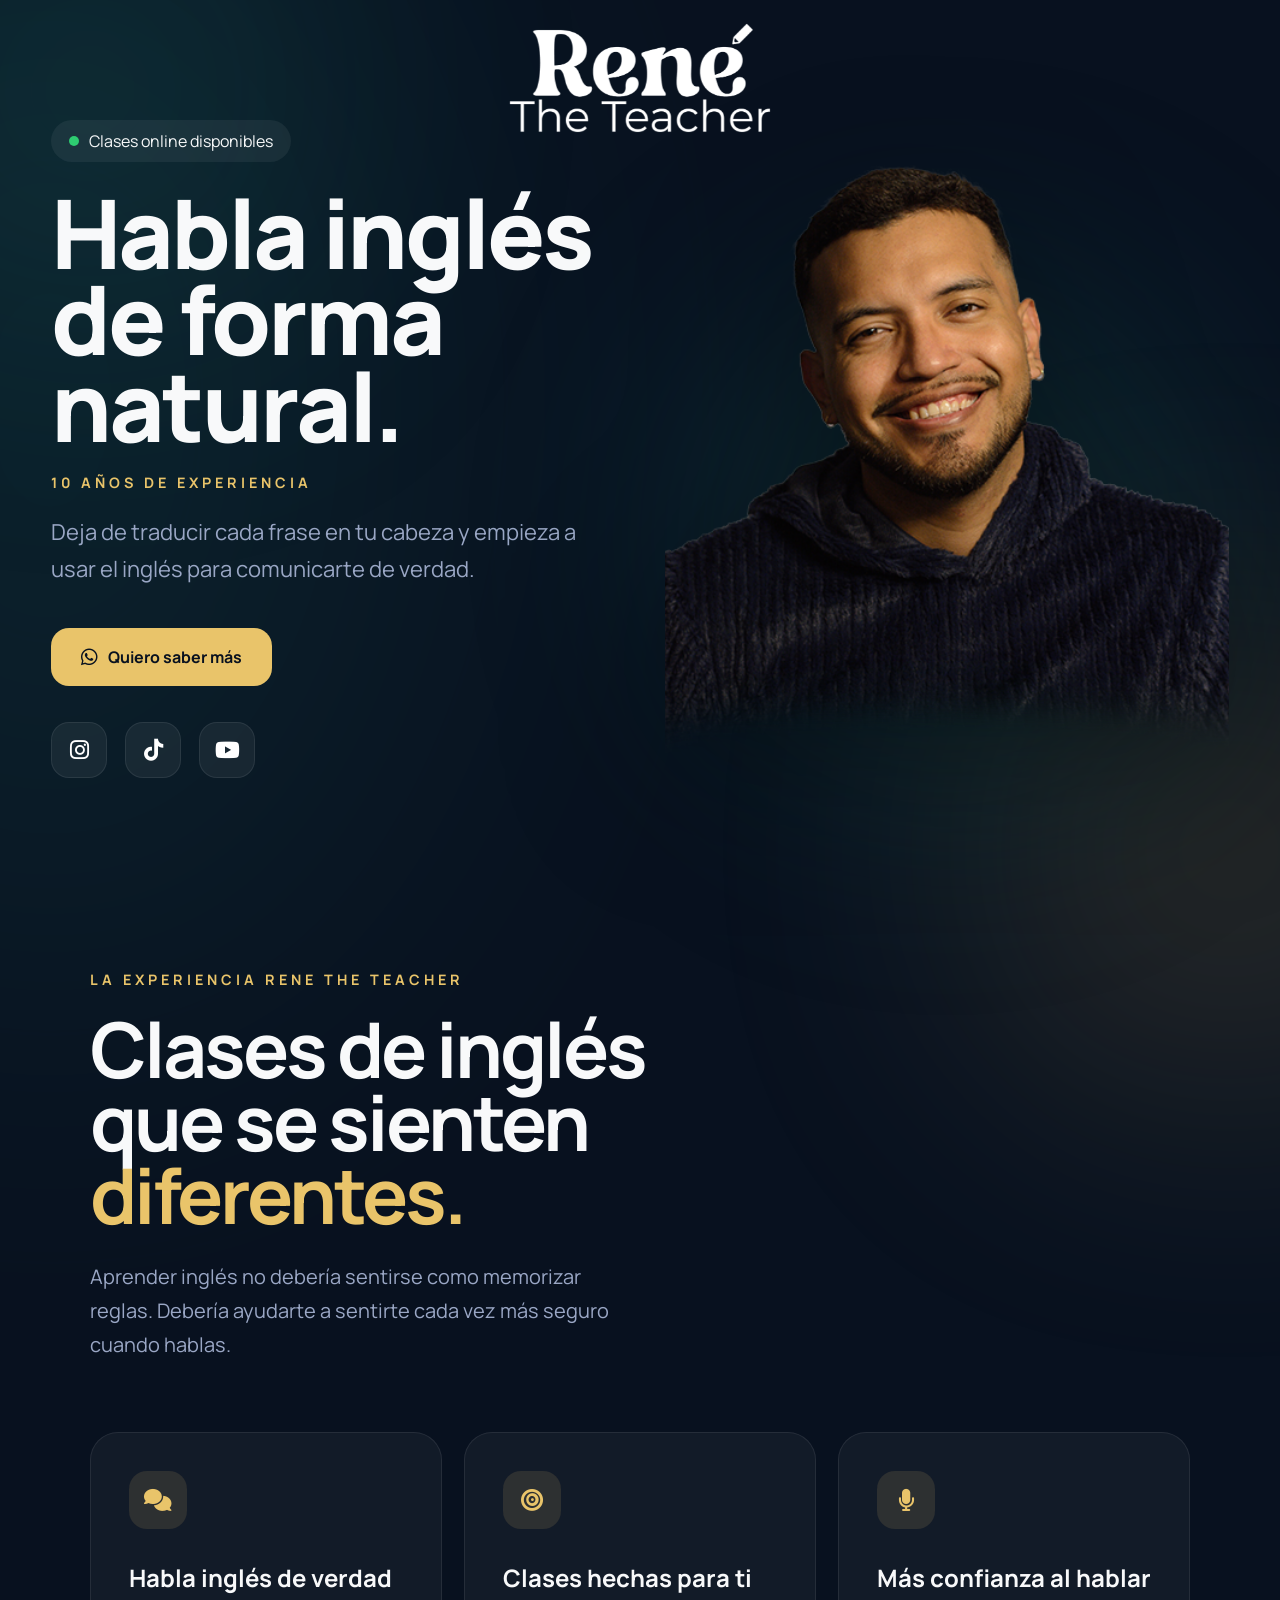
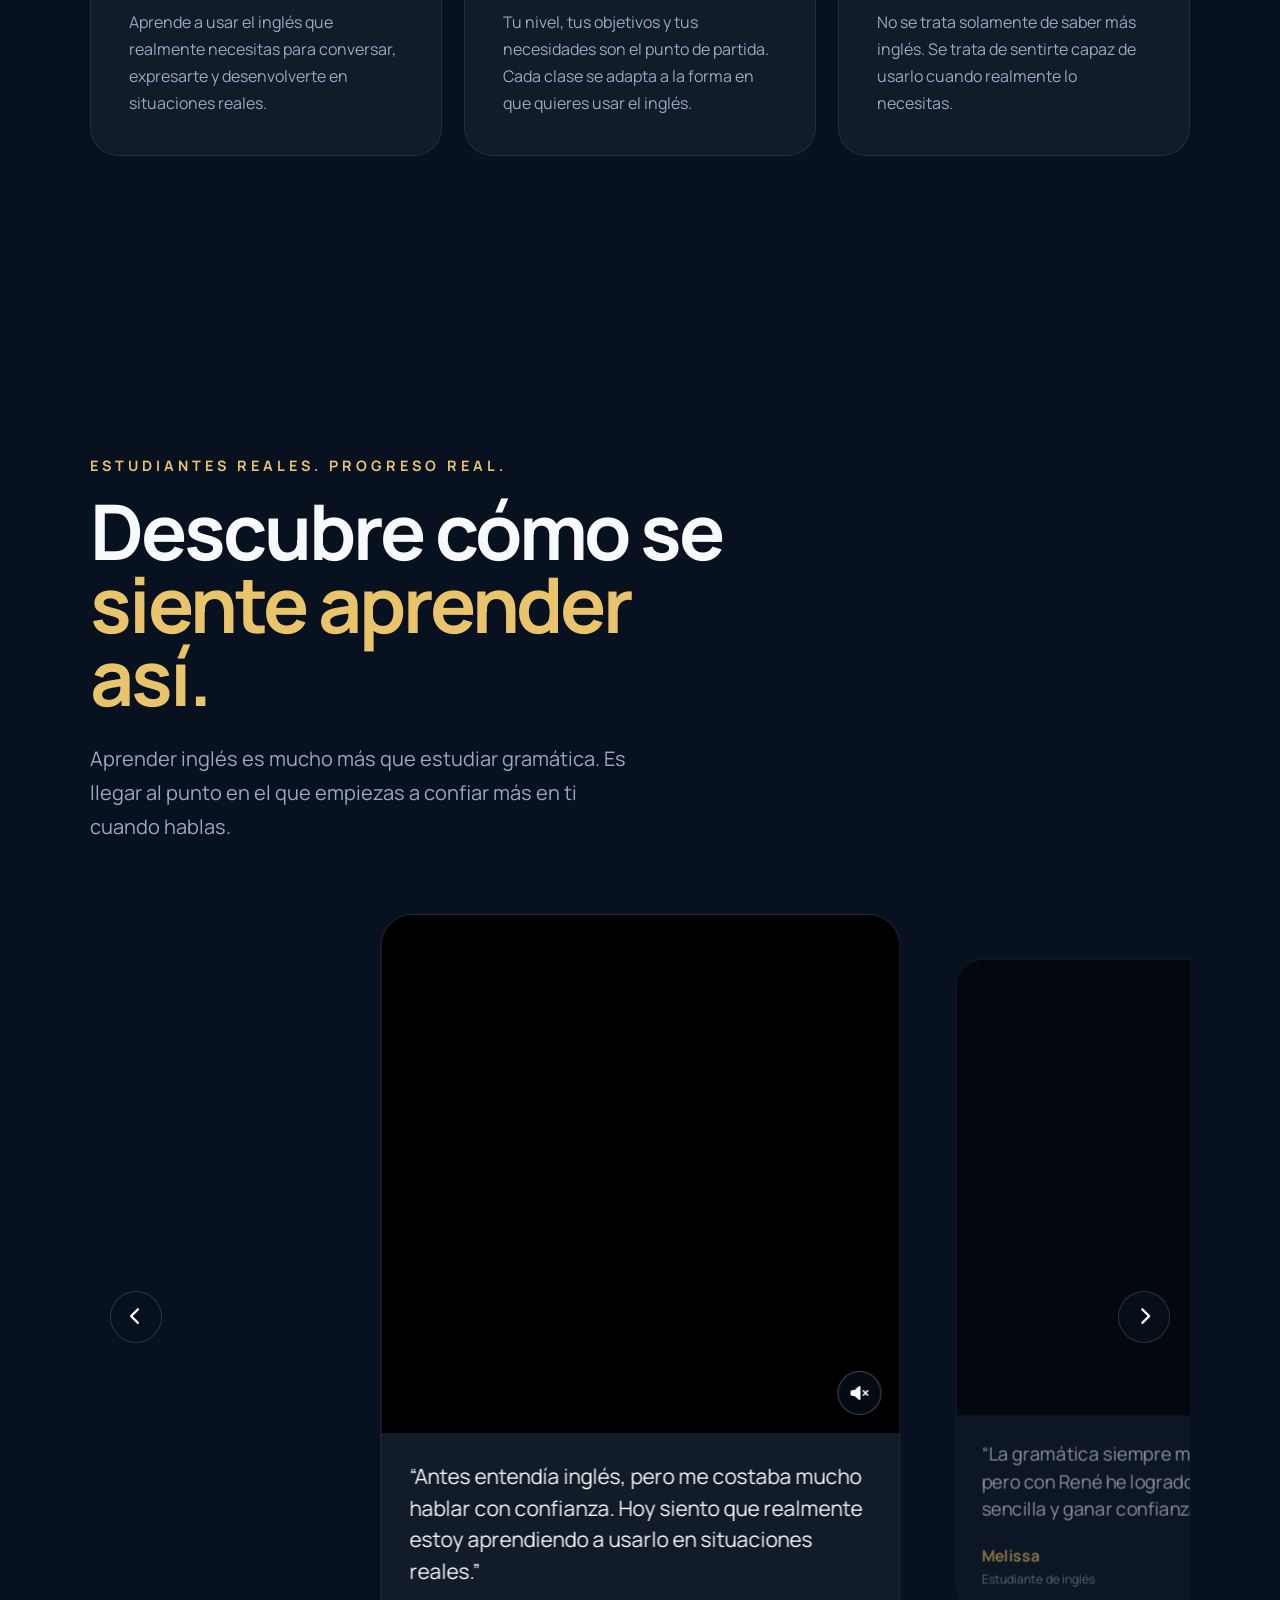
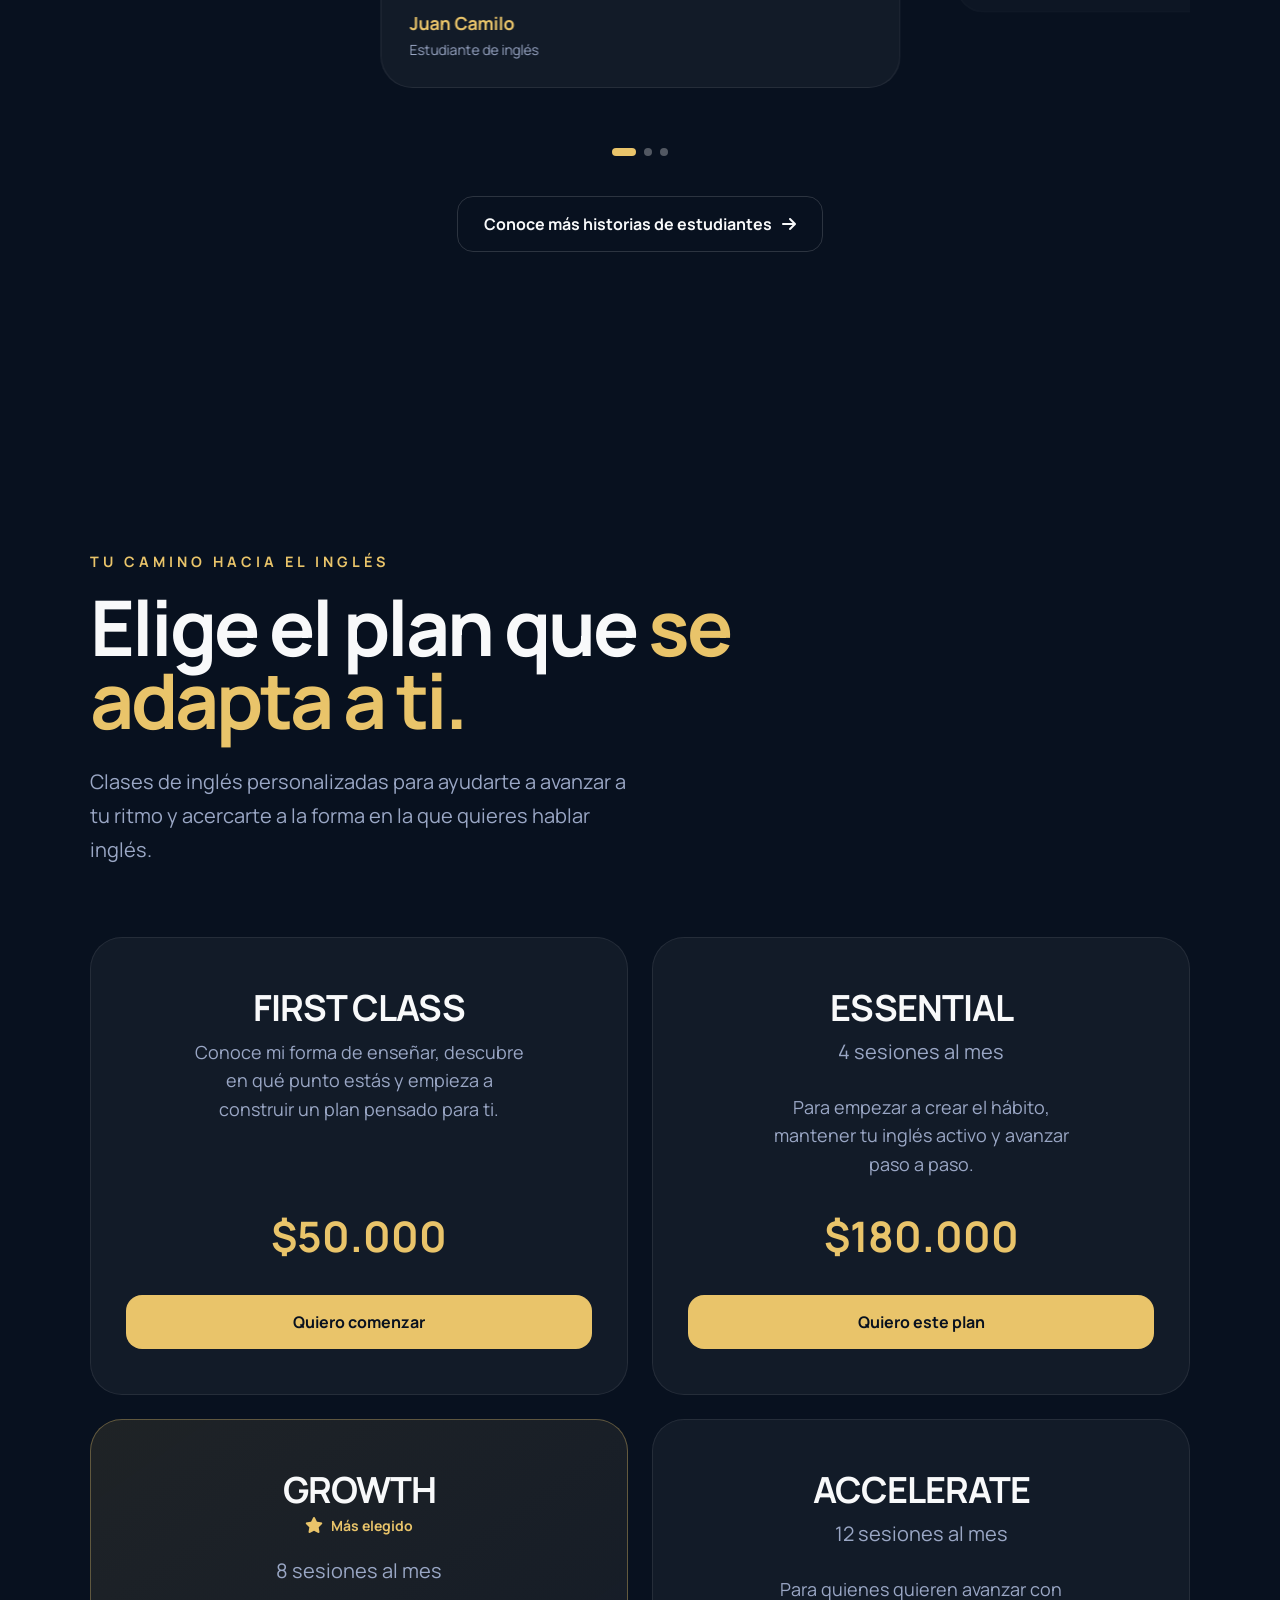
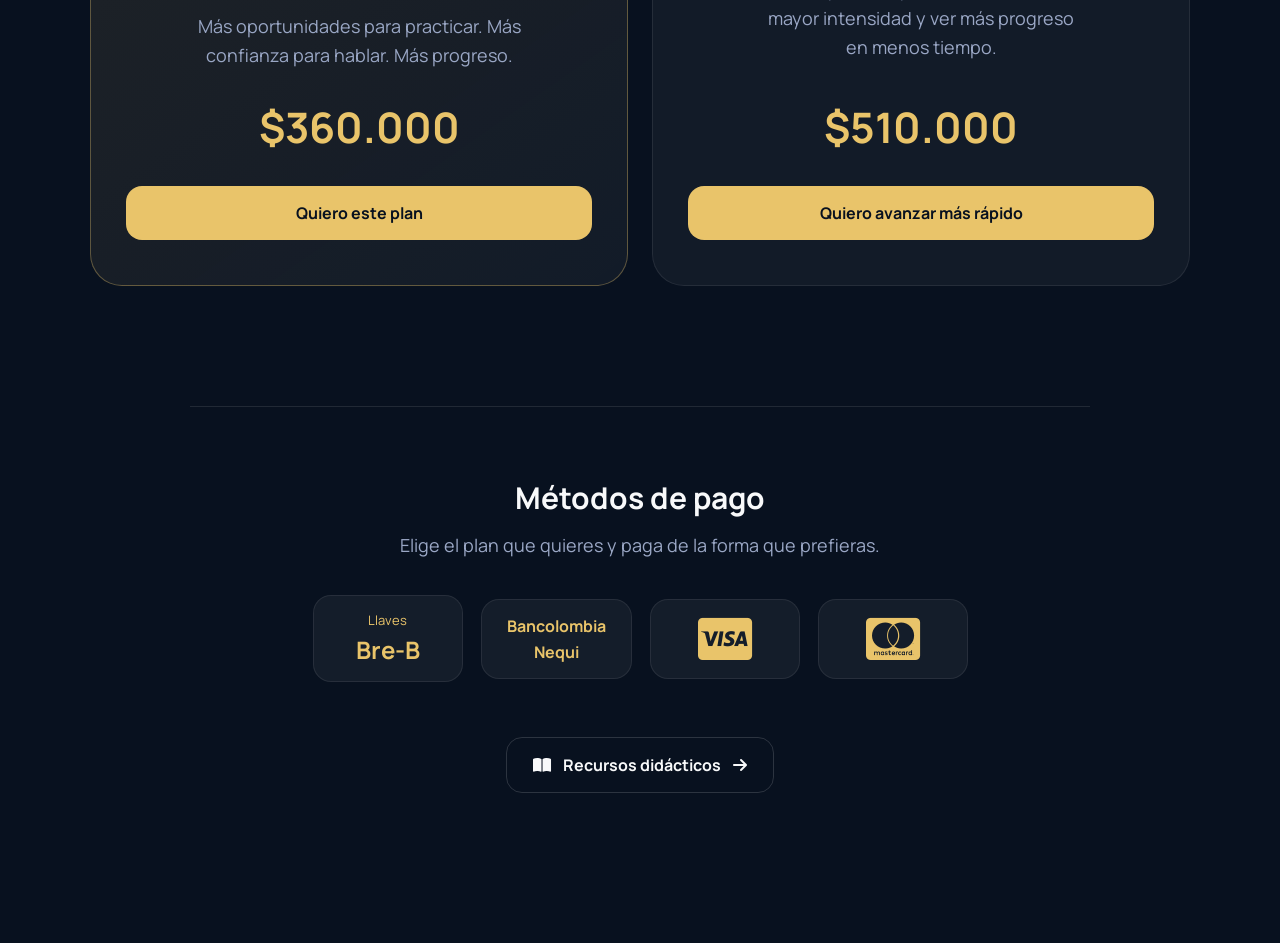
==== index.html @ 9f2d11d9 "index.html" ====
<!DOCTYPE html>
<html lang="es">
<head>
<!-- FAVICON -->
<link rel="icon" type="image/png" href="assets/favicon.png">
<!-- OPEN GRAPH -->
<meta property="og:title" content="Rene The Teacher | Aprende inglés con confianza">

<meta property="og:description" content="Clases personalizadas de inglés para ayudarte a hablar con confianza, mejorar tu fluidez y alcanzar tus objetivos.">

<meta property="og:image" content="https://renetheteacher.com/assets/share-image.jpg">

<meta property="og:image:width" content="1200">
<meta property="og:image:height" content="630">

<meta property="og:type" content="website">

<meta property="og:url" content="https://renetheteacher.com/">
<!-- TWITTER / X -->
<meta name="twitter:card" content="summary_large_image">

<meta name="twitter:title" content="Rene The Teacher | Aprende inglés con confianza">

<meta name="twitter:description" content="Clases personalizadas de inglés para que hables con más confianza, mejores tu fluidez y alcances tus objetivos.">

<meta name="twitter:image" content="https://renetheteacher.com/assets/share-image.jpg">
<meta charset="UTF-8">
<meta name="viewport" content="width=device-width, initial-scale=1.0">
<title>Rene The Teacher | Clases de Inglés Online</title>
<link rel="preconnect" href="https://fonts.googleapis.com">
<link rel="stylesheet" href="https://cdnjs.cloudflare.com/ajax/libs/font-awesome/6.7.2/css/all.min.css">
<link rel="preconnect" href="https://fonts.gstatic.com" crossorigin>
<link href="https://fonts.googleapis.com/css2?family=Manrope:wght@400;600;700;800&display=swap" rel="stylesheet">
<link rel="stylesheet" href="css/style.css">
</head>
<body>
<svg
    width="0"
    height="0"
    style="position:absolute"
    aria-hidden="true"
>
    <filter id="liquid-distortion">
        <feTurbulence
    type="fractalNoise"
    baseFrequency="0.008 0.018"
    numOctaves="2"
    seed="8"
    result="noise"
/>

<feDisplacementMap
    in="SourceGraphic"
    in2="noise"
    scale="18"
    xChannelSelector="R"
    yChannelSelector="G"
/>
    </filter>
</svg>
<div class="bg one"></div>
<div class="bg two"></div>

<header>
<div class="logo">
    <img src="assets/logo.png" alt="Rene The Teacher">
</div>
</header>


<section class="hero">

<div class="left">

<div class="badge">
    <span></span>
    Clases online disponibles
</div>

<h1>
    Habla inglés<br>
    de forma<br>
    natural.
</h1>

<p class="eyebrow">
    10 AÑOS DE EXPERIENCIA
</p>

<p>
    Deja de traducir cada frase en tu cabeza y empieza a usar el inglés para comunicarte de verdad.
</p>

<div class="buttons">

<a class="primary"
   href="https://wa.me/573052270623?text=Hola%20Ren%C3%A9%2C%20vi%20tu%20p%C3%A1gina%20web%20y%20me%20gustar%C3%ADa%20saber%20m%C3%A1s%20sobre%20tus%20clases%20de%20ingl%C3%A9s."
   target="_blank">

    <i class="fa-brands fa-whatsapp"></i>

    Quiero saber más

</a>

</div>

<div class="socials">

    <a href="https://instagram.com/renetheteacher"
       target="_blank"
       class="social">

        <i class="fa-brands fa-instagram"></i>

    </a>

    <a href="https://tiktok.com/@renetheteacher"
       target="_blank"
       class="social">

        <i class="fa-brands fa-tiktok"></i>

    </a>

    <a href="https://www.youtube.com/@ReneTheTeacher"
       target="_blank"
       class="social">

        <i class="fa-brands fa-youtube"></i>

    </a>

</div>

</div>


<div class="right">

<img src="assets/profile.png" alt="René, profesor de inglés">

</div>

</section>


<section class="why-section" id="why">


    <div class="section-heading">

        <p class="eyebrow">
            LA EXPERIENCIA RENE THE TEACHER
        </p>


        <h2>
            Clases de inglés<br>
            que se sienten <span>diferentes.</span>
        </h2>


        <p class="section-intro">

            Aprender inglés no debería sentirse como memorizar reglas.
            Debería ayudarte a sentirte cada vez más seguro cuando hablas.

        </p>

    </div>


    <div class="benefits-grid">


        <div class="benefit-card">


            <div class="benefit-icon">

                <i class="fa-solid fa-comments"></i>

            </div>


            <h3>

                Habla inglés de verdad

            </h3>


            <p>

                Aprende a usar el inglés que realmente necesitas para conversar,
                expresarte y desenvolverte en situaciones reales.

            </p>


        </div>


        <div class="benefit-card">


            <div class="benefit-icon">

                <i class="fa-solid fa-bullseye"></i>

            </div>


            <h3>

                Clases hechas para ti

            </h3>


            <p>

                Tu nivel, tus objetivos y tus necesidades son el punto de partida.
                Cada clase se adapta a la forma en que quieres usar el inglés.

            </p>


        </div>


        <div class="benefit-card">


            <div class="benefit-icon">

                <i class="fa-solid fa-microphone"></i>

            </div>


            <h3>

                Más confianza al hablar

            </h3>


            <p>

                No se trata solamente de saber más inglés.
                Se trata de sentirte capaz de usarlo cuando realmente lo necesitas.

            </p>


        </div>


    </div>


</section>


<!-- =========================
     TESTIMONIALS SECTION
========================= -->


<section class="testimonials-section">


    <div class="section-heading testimonials-heading">


        <div class="eyebrow">

            ESTUDIANTES REALES. PROGRESO REAL.

        </div>


        <h2>

            Descubre cómo se
            <span>siente aprender así.</span>

        </h2>


        <p class="section-intro">

            Aprender inglés es mucho más que estudiar gramática.
            Es llegar al punto en el que empiezas a confiar más en ti cuando hablas.

        </p>


    </div>


    <div class="testimonial-carousel">


    <button class="carousel-arrow carousel-prev" aria-label="Testimonio anterior">

        <i class="fa-solid fa-chevron-left"></i>

    </button>


    <div class="testimonial-track">


        <!-- VIDEO 1 -->


        <article class="carousel-card">


            <div class="testimonial-video">


                <video
    autoplay
    muted
    loop
    playsinline
    preload="auto">


                    <source
                        src="https://pub-fb15892a5a2546efbed005bebf51cc86.r2.dev/main_student_juan.mp4"
                        type="video/mp4">


                </video>
<button class="video-sound-button" aria-label="Activar sonido">
    <i class="fa-solid fa-volume-xmark"></i>
</button>

            </div>


            <div class="testimonial-content">


                <div class="testimonial-quote">

                    “Antes entendía inglés, pero me costaba mucho hablar con confianza. Hoy siento que realmente estoy aprendiendo a usarlo en situaciones reales.”

                </div>


                <div class="testimonial-student">

                    Juan Camilo

                </div>


                <div class="testimonial-label">

                    Estudiante de inglés

                </div>


            </div>


        </article>


        <!-- VIDEO 2 -->


        <article class="carousel-card">


            <div class="testimonial-video">


                <video
                   <video
    muted
    loop
    playsinline
    preload="none">

                    <source
                        src="https://pub-fb15892a5a2546efbed005bebf51cc86.r2.dev/main_student_melissa.mp4"
                        type="video/mp4">


                </video>
<button class="video-sound-button" aria-label="Activar sonido">
    <i class="fa-solid fa-volume-xmark"></i>
</button>

            </div>


            <div class="testimonial-content">


                <div class="testimonial-quote">

                    “La gramática siempre me pareció complicada, pero con René he logrado entenderla de forma sencilla y ganar confianza en inglés.”

                </div>


                <div class="testimonial-student">

                    Melissa

                </div>


                <div class="testimonial-label">

                    Estudiante de inglés

                </div>


            </div>


        </article>


        <!-- VIDEO 3 -->


        <article class="carousel-card">


            <div class="testimonial-video">


                <video
    muted
    loop
    playsinline
    preload="none">


                    <source
                        src="https://pub-fb15892a5a2546efbed005bebf51cc86.r2.dev/main_student_alejo.mp4"
                        type="video/mp4">


                </video>
<button class="video-sound-button" aria-label="Activar sonido">
    <i class="fa-solid fa-volume-xmark"></i>
</button>

            </div>


            <div class="testimonial-content">


                <div class="testimonial-quote">

                    “Llevo dos años tomando clases con René. Su metodología es diferente, divertida e interesante. Cuando tengo una pregunta, no se limita a darme la respuesta: se asegura de que realmente la entienda.”

                </div>


                <div class="testimonial-student">

                    Alejo

                </div>


                <div class="testimonial-label">

                    Estudiante de inglés

                </div>


            </div>


        </article>


    </div>


    <button class="carousel-arrow carousel-next" aria-label="Siguiente testimonio">

        <i class="fa-solid fa-chevron-right"></i>

    </button>


</div>


<div class="carousel-indicators">


    <span class="carousel-dot active"></span>

    <span class="carousel-dot"></span>

    <span class="carousel-dot"></span>


</div>


<a href="testimonials.html" class="testimonials-button">


    Conoce más historias de estudiantes


    <i class="fa-solid fa-arrow-right"></i>


</a>


</section>


<!-- =========================
     PLANS SECTION
========================= -->


<section class="plans-section">


    <div class="section-heading plans-heading">


        <div class="eyebrow">

            TU CAMINO HACIA EL INGLÉS

        </div>


        <h2>

            Elige el plan que
            <span>se adapta a ti.</span>

        </h2>


        <p class="section-intro">

            Clases de inglés personalizadas para ayudarte a avanzar
            a tu ritmo y acercarte a la forma en la que quieres hablar inglés.

        </p>


    </div>


    <div class="plans-grid">


        <!-- FIRST CLASS -->


        <article class="plan-card">


            <h3>

                FIRST CLASS

            </h3>


            <p class="plan-description">

                Conoce mi forma de enseñar, descubre en qué punto estás
                y empieza a construir un plan pensado para ti.

            </p>


            <div class="plan-price">

                $50.000

            </div>


            <a
                class="plan-button"
                href="https://wa.me/573052270623?text=Hola%20Ren%C3%A9%2C%20me%20gustar%C3%ADa%20agendar%20mi%20First%20Class%20de%20%2450.000.%20Quiero%20conocer%20tu%20metodolog%C3%ADa%2C%20evaluar%20mi%20nivel%20y%20recibir%20un%20plan%20personalizado."
                target="_blank"
            >

                Quiero comenzar

            </a>


        </article>


        <!-- ESSENTIAL -->


        <article class="plan-card">


            <h3>

                ESSENTIAL

            </h3>


            <div class="plan-sessions">

                4 sesiones al mes

            </div>


            <p class="plan-description">

                Para empezar a crear el hábito,
                mantener tu inglés activo y avanzar paso a paso.

            </p>


            <div class="plan-price">

                $180.000

            </div>


            <a
                class="plan-button"
                href="https://wa.me/573052270623?text=Hola%20Ren%C3%A9%2C%20me%20interesa%20el%20plan%20Essential%20de%204%20sesiones%20al%20mes%20por%20%24180.000.%20Me%20gustar%C3%ADa%20recibir%20m%C3%A1s%20informaci%C3%B3n%20y%20saber%20c%C3%B3mo%20comenzar."
                target="_blank"
            >

                Quiero este plan

            </a>


        </article>


        <!-- GROWTH -->


        <article class="plan-card recommended">


            <h3>

                GROWTH

            </h3>


            <div class="recommended-badge">

                <i class="fa-solid fa-star"></i>

                Más elegido

            </div>


            <div class="plan-sessions">

                8 sesiones al mes

            </div>


            <p class="plan-description">

                Más oportunidades para practicar.
                Más confianza para hablar.
                Más progreso.

            </p>


            <div class="plan-price">

                $360.000

            </div>


            <a
                class="plan-button"
                href="https://wa.me/573052270623?text=Hola%20Ren%C3%A9%2C%20me%20interesa%20el%20plan%20Growth%20de%208%20sesiones%20al%20mes%20por%20%24360.000.%20Me%20gustar%C3%ADa%20comenzar%20y%20recibir%20m%C3%A1s%20informaci%C3%B3n."
                target="_blank"
            >

                Quiero este plan

            </a>


        </article>


        <!-- ACCELERATE -->


        <article class="plan-card">


            <h3>

                ACCELERATE

            </h3>


            <div class="plan-sessions">

                12 sesiones al mes

            </div>


            <p class="plan-description">

                Para quienes quieren avanzar con mayor intensidad
                y ver más progreso en menos tiempo.

            </p>


            <div class="plan-price">

                $510.000

            </div>


            <a
                class="plan-button"
                href="https://wa.me/573052270623?text=Hola%20Ren%C3%A9%2C%20me%20interesa%20el%20plan%20Accelerate%20de%2012%20sesiones%20al%20mes%20por%20%24510.000.%20Quiero%20avanzar%20r%C3%A1pidamente%20en%20mi%20ingl%C3%A9s%20y%20me%20gustar%C3%ADa%20saber%20c%C3%B3mo%20comenzar."
                target="_blank"
            >

                Quiero avanzar más rápido

            </a>


        </article>


    </div>


    <!-- PAYMENT METHODS -->


    <div class="payment-section">


        <h3>

            Métodos de pago

        </h3>


        <p>

            Elige el plan que quieres y paga de la forma que prefieras.

        </p>


        <div class="payment-methods">


            <div class="payment-method">

                <span>Llaves</span>

                <strong>Bre-B</strong>

            </div>


            <div class="payment-method">

                <strong>Bancolombia</strong>

                <strong>Nequi</strong>

            </div>


            <div class="payment-method visa">

                <i class="fa-brands fa-cc-visa"></i>

            </div>


            <div class="payment-method mastercard">

                <i class="fa-brands fa-cc-mastercard"></i>

            </div>


        </div>


    </div>
    <a href="resources.html" class="resources-button">

        <i class="fa-solid fa-book-open"></i>

        Recursos didácticos

        <i class="fa-solid fa-arrow-right"></i>

    </a>

</section>


<script src="js/script.js"></script>

</body>
</html>
---- css/style.css ----
:root {
    --bg: #08111F;
    --text: #F8F9FA;
    --muted: #9AA7C5;
    --gold: #E9C46A;
    --green: #2A9D8F;
    --card: rgba(255,255,255,.06);
}

* {
    margin: 0;
    padding: 0;
    box-sizing: border-box;
}

html,
body {
    overflow-x: hidden;
}

body {
    position: relative;

    font-family: Manrope, sans-serif;

    background: var(--bg);
    color: var(--text);
}


/* =========================
   CONTINUOUS BACKGROUND GLOW
========================= */

body::before {
    content: "";

    position: absolute;
    z-index: -2;

    width: 700px;
    height: 1200px;

    background: var(--green);

    border-radius: 50%;

    filter: blur(180px);

    opacity: .12;

    left: -300px;
    top: -200px;

    pointer-events: none;
}


/* =========================
   BACKGROUND
========================= */

.bg {
    position: fixed;

    border-radius: 50%;

    filter: blur(140px);

    opacity: .18;

    z-index: -1;
}

.one {
    width: 420px;
    height: 420px;

    background: var(--green);

    left: -120px;
    top: -120px;
}

.two {
    width: 460px;
    height: 460px;

    background: var(--gold);

    right: -180px;
    bottom: -180px;
}


/* =========================
   HEADER
========================= */

header {
    display: flex;

    justify-content: center;
    align-items: center;

    padding: 30px 0 10px;
}

.logo img {
    width: 260px;
    height: auto;

    display: block;
}


/* =========================
   HERO
========================= */

.hero {
    width: min(1400px, 92%);

    margin: 0 auto;

    display: grid;

    grid-template-columns: 1fr 1fr;

    align-items: center;

    gap: 50px;
}

.left {
    max-width: 620px;
}

.badge {
    display: inline-flex;

    align-items: center;

    gap: 10px;

    padding: 10px 18px;

    background: var(--card);

    border-radius: 999px;

    margin-bottom: 28px;
}

.badge span {
    width: 10px;
    height: 10px;

    border-radius: 50%;

    background: #2ecc71;
}

h1 {
    margin-bottom: 22px;

    font-size: clamp(4rem, 8vw, 6rem);

    line-height: .9;

    letter-spacing: -3px;

    font-weight: 800;
}

.eyebrow {
    margin-bottom: 18px;

    color: var(--gold);

    text-transform: uppercase;

    letter-spacing: 4px;

    font-size: .9rem;

    font-weight: 700;
}

p {
    color: var(--muted);

    font-size: 22px;

    line-height: 1.7;
}

.left p:last-of-type {
    margin-bottom: 40px;
}


/* =========================
   BUTTON
========================= */

.buttons {
    display: flex;

    margin-bottom: 36px;
}

.primary {
    position: relative;

    overflow: hidden;

    display: inline-flex;

    align-items: center;
    justify-content: center;

    gap: 10px;

    padding: 18px 30px;

    background: var(--gold);

    color: var(--bg);

    border-radius: 18px;

    font-weight: 700;

    text-decoration: none;

    transition: .3s;
}

.primary::before {
    content: "";

    position: absolute;

    width: 120px;
    height: 120px;

    background: rgba(255,255,255,.45);

    border-radius: 50%;

    filter: blur(35px);

    transform: translate(-50%, -50%);

    left: var(--mouse-x);
    top: var(--mouse-y);

    pointer-events: none;

    opacity: 0;

    transition: opacity .3s ease;
}

.primary:hover::before {
    opacity: 1;
}

.primary:hover {
    transform: translateY(-3px);
}

.primary i {
    position: relative;

    z-index: 2;

    font-size: 1.2rem;
}


/* =========================
   SOCIALS
========================= */

.socials {
    display: flex;

    gap: 18px;

    margin-bottom: 40px;
}

.social {
    position: relative;

    overflow: hidden;

    width: 56px;
    height: 56px;

    display: flex;

    justify-content: center;
    align-items: center;

    border-radius: 18px;

    text-decoration: none;

    color: white;

    font-size: 22px;

    background: rgba(255,255,255,.06);

    border: 1px solid rgba(255,255,255,.08);

    backdrop-filter: blur(16px);

    transition: .3s;
}

.social::before {
    content: "";

    position: absolute;

    width: 80px;
    height: 80px;

    background: rgba(233,196,106,.45);

    border-radius: 50%;

    filter: blur(25px);

    transform: translate(-50%, -50%);

    left: var(--mouse-x);
    top: var(--mouse-y);

    pointer-events: none;

    opacity: 0;

    transition: opacity .3s ease;
}

.social:hover::before {
    opacity: 1;
}

.social i {
    position: relative;

    z-index: 2;
}

.social:hover {
    transform: translateY(-6px);

    color: var(--gold);

    border-color: rgba(233,196,106,.35);
}


/* =========================
   PROFILE IMAGE
========================= */

.right {
    position: relative;

    display: flex;

    justify-content: center;
    align-items: flex-end;
}

.right::before {
    content: "";

    position: absolute;

    width: 500px;
    height: 500px;

    background: var(--green);

    border-radius: 50%;

    filter: blur(130px);

    opacity: .2;
}

.right img {
    position: relative;

    z-index: 2;

    display: block;

    width: 760px;

    max-width: 100%;

    filter: drop-shadow(0 50px 80px rgba(0,0,0,.45));
}


/* =========================
   WHY SECTION
========================= */

.why-section {
    position: relative;

    overflow: hidden;

    padding: 150px 7%;

    background: transparent;
}

.section-heading {
    max-width: 650px;

    margin-bottom: 70px;
}

.section-heading h2 {
    margin: 20px 0 28px;

    font-size: clamp(3rem, 6vw, 5.5rem);

    line-height: .95;

    letter-spacing: -3px;
}

.section-heading h2 span {
    color: var(--gold);
}

.section-intro {
    max-width: 550px;

    color: var(--muted);

    font-size: 20px;

    line-height: 1.7;
}

.benefits-grid {
    display: grid;

    grid-template-columns: repeat(3, 1fr);

    gap: 22px;

    max-width: 1500px;

    margin: 0 auto;
}
.benefit-card {
    min-width: 0;

    min-height: 300px;

    padding: 38px;

    background: rgba(255,255,255,.045);

    border: 1px solid rgba(255,255,255,.08);

    border-radius: 28px;

    backdrop-filter: blur(20px);

    transition: .35s;
}
.benefit-card:hover {
    transform: translateY(-8px);

    background: rgba(255,255,255,.07);

    border-color: rgba(233,196,106,.3);
}

.benefit-icon {
    width: 58px;
    height: 58px;

    display: flex;

    align-items: center;
    justify-content: center;

    margin-bottom: 35px;

    border-radius: 18px;

    background: rgba(233,196,106,.12);

    color: var(--gold);

    font-size: 22px;
}

.benefit-card h3 {
    margin-bottom: 16px;

    font-size: 24px;

    line-height: 1.2;
}

.benefit-card p {
    color: var(--muted);

    font-size: 16px;

    line-height: 1.7;
}


/* =========================
   TESTIMONIALS SECTION
========================= */

.testimonials-section {
    position: relative;

    overflow: hidden;

    padding: 150px 7%;

    background: transparent;
}

.testimonials-heading {
    margin-bottom: 70px;
}


/* =========================
   TESTIMONIAL CAROUSEL
========================= */

.testimonial-carousel {
    position: relative;

    width: 100%;
    max-width: 1400px;

    margin: 0 auto;

    overflow: hidden;
}

.testimonial-track {
    display: flex;

    align-items: flex-start;

    gap: 24px;

    transition: transform .5s ease;

    cursor: grab;
}

.testimonial-track:active {
    cursor: grabbing;
}


/* =========================
   CAROUSEL CARD
========================= */

.carousel-card {
    flex: 0 0 520px;

    overflow: hidden;

    background: rgba(255,255,255,.045);

    border: 1px solid rgba(255,255,255,.08);

    border-radius: 32px;

    backdrop-filter: blur(20px);

    transition:
        transform .5s ease,
        opacity .5s ease;
}

.carousel-card:not(.active) {
    opacity: .55;

    transform: scale(.88);
}

.carousel-card.active {
    opacity: 1;

    transform: scale(1);
}


/* =========================
   TESTIMONIAL VIDEO
========================= */

.carousel-card .testimonial-video {
    width: 100%;

    height: auto;

    aspect-ratio: 1 / 1;

    overflow: hidden;

    background: #000;
}

.carousel-card .testimonial-video video {
    display: block;

    width: 100%;
    height: 100%;

    object-fit: cover;
}


/* =========================
   TESTIMONIAL CONTENT
========================= */

.carousel-card .testimonial-content {
    padding: 28px;
}

.testimonial-quote {
    margin-bottom: 24px;

    color: var(--text);

    font-size: 21px;

    line-height: 1.5;
}

.testimonial-student {
    color: var(--gold);

    font-size: 18px;

    font-weight: 700;
}

.testimonial-label {
    margin-top: 5px;

    color: var(--muted);

    font-size: 14px;
}


/* =========================
   ARROWS
========================= */

.carousel-arrow {
    position: absolute;

    top: 50%;

    transform: translateY(-50%);

    z-index: 5;

    width: 52px;
    height: 52px;

    display: flex;

    align-items: center;
    justify-content: center;

    border: 1px solid rgba(255,255,255,.15);

    border-radius: 50%;

    background: rgba(8,17,31,.8);

    color: white;

    font-size: 18px;

    cursor: pointer;

    transition: .3s;
}

.carousel-arrow:hover {
    color: var(--gold);

    border-color: var(--gold);
}

.carousel-prev {
    left: 20px;
}

.carousel-next {
    right: 20px;
}


/* =========================
   INDICATORS
========================= */

.carousel-indicators {
    display: flex;

    justify-content: center;

    gap: 8px;

    margin-top: 28px;
}

.carousel-dot {
    width: 8px;
    height: 8px;

    border-radius: 50%;

    background: rgba(255,255,255,.3);

    transition: .3s;
}

.carousel-dot.active {
    width: 24px;

    border-radius: 999px;

    background: var(--gold);
}


/* =========================
   TESTIMONIALS BUTTON
========================= */

.testimonials-button {
    display: flex;

    align-items: center;
    justify-content: center;

    gap: 10px;

    width: fit-content;

    margin: 40px auto 0;

    padding: 16px 26px;

    border: 1px solid rgba(255,255,255,.15);

    border-radius: 16px;

    color: var(--text);

    text-decoration: none;

    font-weight: 700;

    transition: .3s;
}

.testimonials-button:hover {
    transform: translateY(-3px);

    color: var(--gold);

    border-color: rgba(233,196,106,.4);
}


/* =========================
   PLANS SECTION
========================= */

.plans-section {
    position: relative;

    overflow: hidden;

    padding: 150px 7%;

    background: transparent;
}

.plans-heading {
    margin-bottom: 70px;
}


/* =========================
   PLANS GRID
========================= */

.plans-grid {
    display: grid;

    grid-template-columns: repeat(2, 1fr);

    gap: 24px;

    max-width: 1100px;

    margin: 0 auto;
}


/* =========================
   PLAN CARD
========================= */

.plan-card {
    position: relative;

    display: flex;

    flex-direction: column;

    align-items: center;

    min-height: 430px;

    padding: 45px 35px;

    text-align: center;

    background: rgba(255,255,255,.045);

    border: 1px solid rgba(255,255,255,.08);

    border-radius: 32px;

    backdrop-filter: blur(20px);

    transition: .35s;
}

.plan-card:hover {
    transform: translateY(-8px);

    background: rgba(255,255,255,.07);

    border-color: rgba(233,196,106,.35);
}


/* =========================
   PLAN TEXT
========================= */

.plan-card h3 {
    margin-bottom: 6px;

    font-size: 36px;

    letter-spacing: -1px;
}

.plan-sessions {
    margin-bottom: 28px;

    color: var(--muted);

    font-size: 20px;
}

.plan-description {
    max-width: 330px;

    margin-bottom: 28px;

    color: var(--muted);

    font-size: 18px;

    line-height: 1.6;
}

.plan-price {
    margin-top: auto;

    margin-bottom: 30px;

    color: var(--gold);

    font-size: 42px;

    font-weight: 700;
}


/* =========================
   PLAN BUTTON
========================= */

.plan-button {
    position: relative;

    overflow: hidden;

    display: inline-flex;

    align-items: center;
    justify-content: center;

    width: 100%;

    padding: 16px 24px;

    background: var(--gold);

    color: var(--bg);

    border-radius: 16px;

    font-weight: 700;

    text-decoration: none;

    transition: .3s;
}

.plan-button:hover {
    transform: translateY(-3px);
}


/* =========================
   RECOMMENDED PLAN
========================= */

.recommended {
    border-color: rgba(233,196,106,.35);

    background:
        linear-gradient(
            145deg,
            rgba(233,196,106,.10),
            rgba(255,255,255,.045)
        );
}

.recommended-badge {
    display: inline-flex;

    align-items: center;

    gap: 8px;

    margin-top: -4px;

    margin-bottom: 22px;

    color: var(--gold);

    font-size: 14px;

    font-weight: 700;
}

.recommended-badge i {
    font-size: 16px;
}


/* =========================
   PAYMENT METHODS
========================= */

.payment-section {
    max-width: 900px;

    margin: 120px auto 0;

    padding-top: 70px;

    text-align: center;

    border-top: 1px solid rgba(255,255,255,.10);
}

.payment-section h3 {
    margin-bottom: 12px;

    font-size: 30px;
}

.payment-section p {
    margin-bottom: 35px;

    font-size: 18px;
}

.payment-methods {
    display: flex;

    justify-content: center;
    align-items: center;

    gap: 18px;

    flex-wrap: wrap;
}

.payment-method {
    min-width: 150px;
    min-height: 70px;

    display: flex;

    flex-direction: column;

    align-items: center;
    justify-content: center;

    gap: 4px;

    padding: 15px 25px;

    background: rgba(255,255,255,.05);

    border: 1px solid rgba(255,255,255,.08);

    border-radius: 18px;

    color: var(--text);
}

.payment-method strong {
    color: var(--gold);
}

.payment-method span {
    color: var(--gold);

    font-size: 13px;
}

.payment-method:first-child strong {
    font-size: 24px;
}

.payment-method i {
    color: var(--gold);

    font-size: 48px;
}


/* =========================
   SECTION FADE
========================= */

.why-section,
.plans-section,
.testimonials-section {
    transition: opacity .15s linear;

    will-change: opacity;
}

.hero,
.why-section,
.plans-section,
.testimonials-section {
    will-change: opacity;
}


/* =========================
   MOBILE
========================= */

@media (max-width: 900px) {

    header {
        padding: 25px 0;
    }

    .logo img {
        width: 260px;
    }

    .hero {
        width: 100%;

        padding: 0;

        display: grid;

        grid-template-columns: 1fr;

        gap: 0;

        text-align: center;
    }

    .right {
        order: -1;

        height: auto;

        overflow: hidden;

        display: flex;

        justify-content: center;
        align-items: center;
    }

    .right::before {
        width: 300px;
        height: 300px;

        filter: blur(100px);
    }

    .right img {
        width: 100%;

        max-width: 420px;

        height: 420px;

        object-fit: contain;
    }

    .left {
        width: 100%;

        max-width: 620px;

        padding: 0 8%;

        z-index: 2;

        transition: transform .08s linear;

        will-change: transform;
    }

    .badge {
        margin-bottom: 24px;

        font-size: 14px;
    }

    h1 {
        font-size: 68px;

        line-height: .9;
    }

    .eyebrow {
        font-size: .75rem;

        letter-spacing: 3px;
    }

    p {
        margin-left: auto;
        margin-right: auto;

        font-size: 20px;

        line-height: 1.6;
    }

    .left p:last-of-type {
        margin-bottom: 32px;
    }

    .buttons {
        justify-content: center;

        margin-bottom: 15px;
    }

    .socials {
        justify-content: center;

        margin-bottom: 0;
    }

    .why-section,
    .plans-section,
    .testimonials-section {
        padding-top: 30px;

        padding-bottom: 30px;
    }

    .section-heading {
        width: 100%;

        max-width: 380px;

        margin-left: auto;
        margin-right: auto; margin-bottom: 45px;

        text-align: center;
    }

    .section-heading h2 {
        font-size: clamp(3rem, 12vw, 4.5rem);

        letter-spacing: -2px;
    }

    .section-intro {
        font-size: 18px;
    }

    .benefits-grid {
        display: flex;

        width: 100%;

        overflow-x: auto;

        gap: 18px;

        padding: 20px 9% 30px;

        scroll-snap-type: x mandatory;

        scroll-behavior: smooth;

        -webkit-overflow-scrolling: touch;

        scrollbar-width: none;
    }

    .benefits-grid::-webkit-scrollbar {
        display: none;
    }

    .benefit-card {
        flex: 0 0 82%;

        min-width: 0;

        min-height: 300px;

        overflow: hidden;

        padding: 32px 26px;

        text-align: center;

        scroll-snap-align: center;
    }

    .benefit-icon {
        margin-left: auto;
        margin-right: auto;
    }

    .benefit-card h3 {
        font-size: 21px;

        line-height: 1.2;

        overflow-wrap: break-word;
    }

    .benefit-card p {
        max-width: 100%;

        font-size: 16px;

        overflow-wrap: break-word;

        word-wrap: break-word;
    }


    /* =========================
       MOBILE TESTIMONIALS
    ========================= */
.testimonial-carousel {
    overflow: visible;
}
    .carousel-card {
        flex: 0 0 75vw;

        max-width: 300px;
    }

    .carousel-card .testimonial-video {
        aspect-ratio: 1 / 1;
    }

    .carousel-card .testimonial-content {
        padding: 24px 20px;
    }

    .carousel-card .testimonial-quote {
        font-size: 18px;

        line-height: 1.5;

        overflow-wrap: break-word;
    }

/* Hide arrows on mobile */

.carousel-prev,
.carousel-next {
    display: none;
}
    /* =========================
       MOBILE PLANS
    ========================= */

    .plans-section {
        padding-left: 0;

        padding-right: 0;
    }

    .plans-heading {
        width: 84%;

        max-width: 380px;

        margin-left: auto;
        margin-right: auto;

        text-align: center;
    }

    .plans-grid {
        display: flex;

        width: 100%;

        overflow-x: auto;

        gap: 18px;

        padding: 20px 9% 30px;

        scroll-snap-type: x mandatory;

        scroll-behavior: smooth;

        -webkit-overflow-scrolling: touch;

        scrollbar-width: none;
    }

    .plans-grid::-webkit-scrollbar {
        display: none;
    }

    .plan-card {
        flex: 0 0 82%;

        min-height: 420px;

        padding: 40px 28px;

        scroll-snap-align: center;
    }

    .plan-card h3 {
        font-size: 30px;
    }

    .plan-price {
        font-size: 38px;
    }

    .payment-section {
        width: 84%;

        margin: 70px auto 0;
    }

    .payment-methods {
        gap: 12px;
    }

    .payment-method {
        min-width: 130px;
    }

}
/* =========================
   TESTIMONIALS PAGE
========================= */

.testimonials-header {
    position: relative;

    display: flex;

    justify-content: center;
    align-items: center;

    padding: 30px 8% 10px;
}

.testimonials-header .logo img {
    width: 260px;
}


/* =========================
   PAGE CONTENT
========================= */

.all-testimonials {
    width: min(1200px, 92%);

    margin: 0 auto;

    padding: 80px 0 100px;
}

.testimonials-page-heading {
    max-width: 800px;

    margin: 0 auto 60px;

    text-align: center;
}

.testimonials-page-heading h1 {
    margin: 20px 0 28px;

    font-size: clamp(3.5rem, 7vw, 6rem);

    line-height: .95;

    letter-spacing: -3px;
}

.testimonials-page-heading h1 span {
    color: var(--gold);
}


/* =========================
   TESTIMONIAL GRID
========================= */

.all-testimonials-grid {
    display: grid;

    grid-template-columns: repeat(3, minmax(0, 1fr));

    gap: 30px;
}


/* =========================
   TESTIMONIAL CARD
========================= */

.full-testimonial-card {
    overflow: hidden;

    background: rgba(255,255,255,.045);

    border: 1px solid rgba(255,255,255,.08);

    border-radius: 32px;

    backdrop-filter: blur(20px);

    transition: .35s;
}

.full-testimonial-card:hover {
    transform: translateY(-8px);

    background: rgba(255,255,255,.07);

    border-color: rgba(233,196,106,.35);
}


/* =========================
   FULL TESTIMONIAL VIDEO
========================= */

.full-testimonial-video {
    width: 100%;
    overflow: hidden;
    background: #000;
}

.full-testimonial-video video {
    display: block;
    width: 100%;
    height: auto;
}

/* =========================
   STUDENT INFORMATION
========================= */

.full-testimonial-content {
    display: flex;

    align-items: center;
    justify-content: space-between;

    gap: 20px;

    padding: 28px 32px;
}

.full-testimonial-content h2 {
    margin: 0;

    font-size: 26px;
}

.full-testimonial-content p {
    margin: 0;

    color: var(--gold);

    font-size: 16px;
}


/* =========================
   BACK BUTTON
========================= */

.back-home-button {
    display: flex;

    align-items: center;
    justify-content: center;

    gap: 10px;

    width: fit-content;

    margin: 55px auto 0;

    padding: 16px 26px;

    border: 1px solid rgba(255,255,255,.15);

    border-radius: 16px;

    color: var(--text);

    text-decoration: none;

    font-weight: 700;

    transition: .3s;
}

.back-home-button:hover {
    transform: translateY(-3px);

    color: var(--gold);

    border-color: rgba(233,196,106,.4);
}


/* =========================
   MOBILE
========================= */

@media (max-width: 900px) {

    .testimonials-header {
        padding-top: 25px;
    }

    .testimonials-header .logo img {
        width: 240px;
    }

    .all-testimonials {
        width: 84%;

        padding-top: 55px;
        padding-bottom: 70px;
    }

    .testimonials-page-heading {
        max-width: 380px;

        margin-bottom: 45px;
    }

    .testimonials-page-heading h1 {
        font-size: 58px;

        line-height: .92;

        letter-spacing: -2px;
    }

    .testimonials-page-heading .section-intro {
        font-size: 18px;
    }

    .all-testimonials-grid {
        width: 100%;
    }

    .full-testimonial-card {
        border-radius: 28px;
    }
.full-testimonial-video {
    width: 100%;
    aspect-ratio: 9 / 16;
    overflow: hidden;
    background: #000;
}

.full-testimonial-video video {
    width: 100%;
    height: 100%;
    object-fit: contain;
}

.full-testimonials-grid {
    display: grid;

    grid-template-columns: repeat(3, 1fr);

    gap: 28px;

    max-width: 1200px;

    margin: 0 auto;
}

    .full-testimonial-content {
        display: block;

        padding: 24px;
    }

    .full-testimonial-content h2 {
        margin-bottom: 6px;

        font-size: 23px;
    }

    .full-testimonial-content p {
        font-size: 15px;
    }

}
.testimonials-page-heading .section-intro {
    max-width: 600px;

    margin-left: auto;
    margin-right: auto;

    text-align: center;
}
/* =========================
   STICKY SHRINKING HEADER
========================= */

header {
    position: fixed;

    top: 0;
    left: 0;

    z-index: 1000;

    width: 100%;

    padding: 24px 0;

    transition:
        padding .45s ease,
        box-shadow .45s ease;
}

header .logo img {
    width: 260px;

    transition:
        width .45s ease,
        transform .45s ease;
}


/* =========================
   LIQUID GLASS AFTER SCROLL
========================= */

header.scrolled {
    isolation: isolate;

    padding: 10px 0;

    background: transparent;

    box-shadow:
        inset 0 1px 0 rgba(255,255,255,.14),
        inset 0 -1px 0 rgba(255,255,255,.025);
}


/* =========================
   GLASS + REFRACTION
========================= */

header.scrolled::before {
    content: "";

    position: absolute;

    z-index: -1;

    top: 0;
    left: 0;

    width: 100%;
    height: 175px;

    background:
        linear-gradient(
            to bottom,
            rgba(255,255,255,.075) 0%,
            rgba(255,255,255,.035) 28%,
            rgba(255,255,255,.012) 55%,
            transparent 100%
        );

    backdrop-filter:
        blur(18px)
        saturate(170%)
        contrast(108%);

    -webkit-backdrop-filter:
        blur(18px)
        saturate(170%)
        contrast(108%);

    pointer-events: none;

    mask-image: linear-gradient(
        to bottom,
        black 0%,
        black 30%,
        rgba(0,0,0,.85) 48%,
        rgba(0,0,0,.35) 72%,
        transparent 100%
    );

    -webkit-mask-image: linear-gradient(
        to bottom,
        black 0%,
        black 30%,
        rgba(0,0,0,.85) 48%,
        rgba(0,0,0,.35) 72%,
        transparent 100%
    );
}


/* =========================
   LIQUID LIGHT REFLECTION
========================= */

header.scrolled::after {
    content: "";

    position: absolute;

    z-index: -1;

    top: -25px;
    left: 50%;

    width: 420px;
    height: 120px;

    transform: translateX(-50%);

    background:
        radial-gradient(
            ellipse at 50% 0%,
            rgba(255,255,255,.16) 0%,
            rgba(255,255,255,.06) 22%,
            transparent 65%
        );

    filter: blur(18px);

    opacity: .65;

    pointer-events: none;

    mask-image: linear-gradient(
        to bottom,
        black,
        transparent
    );

    -webkit-mask-image: linear-gradient(
        to bottom,
        black,
        transparent
    );
}


/* =========================
   SHRUNK LOGO
========================= */

header.scrolled .logo img {
    width: 145px;
}


/* =========================
   MOBILE
========================= */

@media (max-width: 900px) {

    header {
        padding: 20px 0;
    }

    header .logo img {
        width: 230px;
    }

    header.scrolled {
        padding: 9px 0;
    }

    header.scrolled .logo img {
        width: 135px;
    }

}


/* =========================
   FIXED HEADER SPACING
========================= */

.hero {
    margin-top: 120px;
}
/* =========================
   VIDEO SOUND BUTTON
========================= */

.testimonial-video {
    position: relative;
}

.video-sound-button {
    position: absolute;

    right: 18px;
    bottom: 18px;

    z-index: 5;

    display: flex;
    align-items: center;
    justify-content: center;

    width: 44px;
    height: 44px;

    border: 1px solid rgba(255,255,255,.25);

    border-radius: 50%;

    background: rgba(8, 17, 31, .65);

    color: white;

    font-size: 16px;

    cursor: pointer;

    backdrop-filter: blur(10px);
    -webkit-backdrop-filter: blur(10px);

    transition: .3s;
}


.video-sound-button:hover {
    transform: scale(1.08);

    background: rgba(8, 17, 31, .85);
}
@media (max-width: 900px) {

    .all-testimonials-grid {
        grid-template-columns: 1fr;
    }

}
/* =========================
   DIDACTIC RESOURCES BUTTON
========================= */

.resources-button {
    display: flex;

    align-items: center;
    justify-content: center;

    gap: 12px;

    width: fit-content;

    margin: 55px auto 0;

    padding: 16px 26px;

    border: 1px solid rgba(255,255,255,.15);

    border-radius: 16px;

    color: var(--text);

    text-decoration: none;

    font-weight: 700;

    transition: .3s;
}

.resources-button:hover {
    transform: translateY(-3px);

    color: var(--gold);

    border-color: rgba(233,196,106,.4);
}
/* =========================
   RESOURCES PAGE
========================= */
.resources-page {

    width: min(1200px, 92%);

    margin: 0 auto;

    padding: 35px 0 0px;

}
.resources-header {
    position: relative;

    display: flex;

    justify-content: center;

    align-items: center;

    padding: 0px 8% 0;
}

.resources-header .logo img {
    width: 260px;
}


/* =========================
   RESOURCES CONTENT
========================= */

.resources-page {
    width: min(1400px, 96%);
    margin: 0 auto;
    padding: 50px 0 100px;
}

.resources-heading {
    max-width: 800px;
    margin: 0 auto 70px;
    text-align: center;
}

.resources-heading h1 {
    margin: 20px 0 28px;
    font-size: clamp(3.5rem, 7vw, 6rem);
    line-height: .95;
    letter-spacing: -3px;
}

.resources-heading h1 span {
    color: var(--gold);
}

.resources-heading p {
    max-width: 650px;
    margin: 0 auto;
    color: var(--text-muted);
    font-size: 18px;
    line-height: 1.7;
}


/* =========================
   RESOURCES LAYOUT
========================= */

.resources-layout {

    display: grid;

    grid-template-columns: 42% 58%;

    align-items: center;

    gap: 25px;

}


/* =========================
   RESOURCES INTRO
========================= */

.resources-heading {

    max-width: 600px;

    margin: 0;

    text-align: left;

}

.resources-heading h1 {

    margin: 20px 0 28px;

    font-size: clamp(3.5rem, 6vw, 5.5rem);

    line-height: .95;

    letter-spacing: -3px;

}

.resources-heading h1 span {

    color: var(--gold);

}

.resources-heading p {

    max-width: 520px;

    margin: 0;

    color: var(--text-muted);

    font-size: 18px;

    line-height: 1.7;

}


/* =========================
   RESOURCE CAROUSEL
========================= */

.resources-carousel {

    display: flex;

    align-items: center;

    gap: 16px;

    min-width: 0;

}


.resource-carousel-window {

    width: 100%;

    overflow: hidden;

}


.resource-carousel-track {

    display: flex;

    transition: transform .5s ease;

}


.resource-slide {

    flex: 0 0 100%;

    display: grid;

    grid-template-columns: 42% 58%;

    overflow: hidden;

    background: rgba(255,255,255,.045);

    border: 1px solid rgba(255,255,255,.08);

    border-radius: 32px;

    backdrop-filter: blur(20px);

}


/* =========================
   RESOURCE COVER
========================= */

.resource-cover {

    display: flex;

    align-items: center;

    justify-content: center;

    min-height: 300px;

    padding: 25px;

    background: rgba(0,0,0,.15);

}

.resource-cover img {

    display: block;

    width: 100%;

    max-width: 250px;

    height: auto;

    border-radius: 10px;

    box-shadow: 0 20px 40px rgba(0,0,0,.35);

}


/* =========================
   RESOURCE CONTENT
========================= */

.resource-content {

    display: flex;

    flex-direction: column;

    justify-content: center;

    min-width: 0;

    padding: 25px;

}

.resource-category {

    margin-bottom: 18px;

    color: var(--gold);

    font-size: 13px;

    font-weight: 800;

    letter-spacing: 2px;

}


.resource-content h2 {

    margin: 0 0 20px;

    font-size: 32px;

    line-height: 1.05;

}


.resource-content h2 span {

    color: var(--gold);

}


.resource-content p {

    margin: 0 0 30px;

    color: var(--text-muted);

    font-size: 16px;

    line-height: 1.7;

}


/* =========================
   RESOURCE BUTTON
========================= */

.resource-button {

    display: inline-flex;

    align-items: center;

    justify-content: center;

    gap: 10px;

    width: fit-content;

    padding: 15px 22px;

    border-radius: 14px;

    background: var(--gold);

    color: #111;

    text-decoration: none;

    font-weight: 800;

    transition: .3s;

}


.resource-button:hover {

    transform: translateY(-3px);

}


/* =========================
   CAROUSEL ARROWS
========================= */

.resource-carousel-arrow {

    display: flex;

    align-items: center;

    justify-content: center;

    flex-shrink: 0;

    width: 42px;

    height: 42px;

    border: 1px solid rgba(255,255,255,.15);

    border-radius: 50%;

    background: rgba(255,255,255,.05);

    color: var(--text);

    cursor: pointer;

    transition: .3s;

}


.resource-carousel-arrow:hover {

    color: var(--gold);

    border-color: rgba(233,196,106,.5);

}


/* =========================
   INDICATORS
========================= */

.resource-carousel-indicators {

    display: flex;

    justify-content: center;

    gap: 8px;

    margin-top: 15px;

}

.resource-dot {

    width: 8px;

    height: 8px;

    border-radius: 50%;

    background: rgba(255,255,255,.25);

}


.resource-dot.active {

    background: var(--gold);

}
/* =========================
   MOBILE
========================= */

@media (max-width: 900px) {

    .resources-page {
        padding-top: 60px;
    }

    .resources-grid {
        grid-template-columns: 1fr;
    }

    .resource-card {
        grid-template-columns: 1fr;
    }

    .resource-cover {
        min-height: auto;
        padding: 40px 30px;
    }

    .resource-cover img {
        max-width: 220px;
    }

    .resource-content {
        padding: 32px 26px;
    }

    .resource-content h2 {
        font-size: 30px;
    }
.resources-layout {

    grid-template-columns: 1fr;

    gap: 50px;

}


.resources-heading {

    max-width: 800px;

    text-align: center;

    margin: 0 auto;

}


.resources-heading p {

    margin: 0 auto;

}


.resources-carousel {

    width: 100%;

}


.resource-slide {

    grid-template-columns: 1fr;

}


.resource-cover {

    min-height: auto;

    padding: 40px 30px;

}


.resource-cover img {

    max-width: 220px;

}


.resource-content {

    padding: 32px 26px;

}


.resource-content h2 {

    font-size: 30px;

}
}
/* =========================
   DESKTOP RESOURCE CARDS
========================= */

@media (min-width: 901px) {

    .resource-card {
        height: 520px;
    }

    .resource-cover {
        height: 100%;
        min-height: 0;
    }

    .resource-content {
        height: 100%;
        box-sizing: border-box;
    }

}
.back-home-button {
    display: flex;

    width: fit-content;

    margin: 15px auto 0;
}
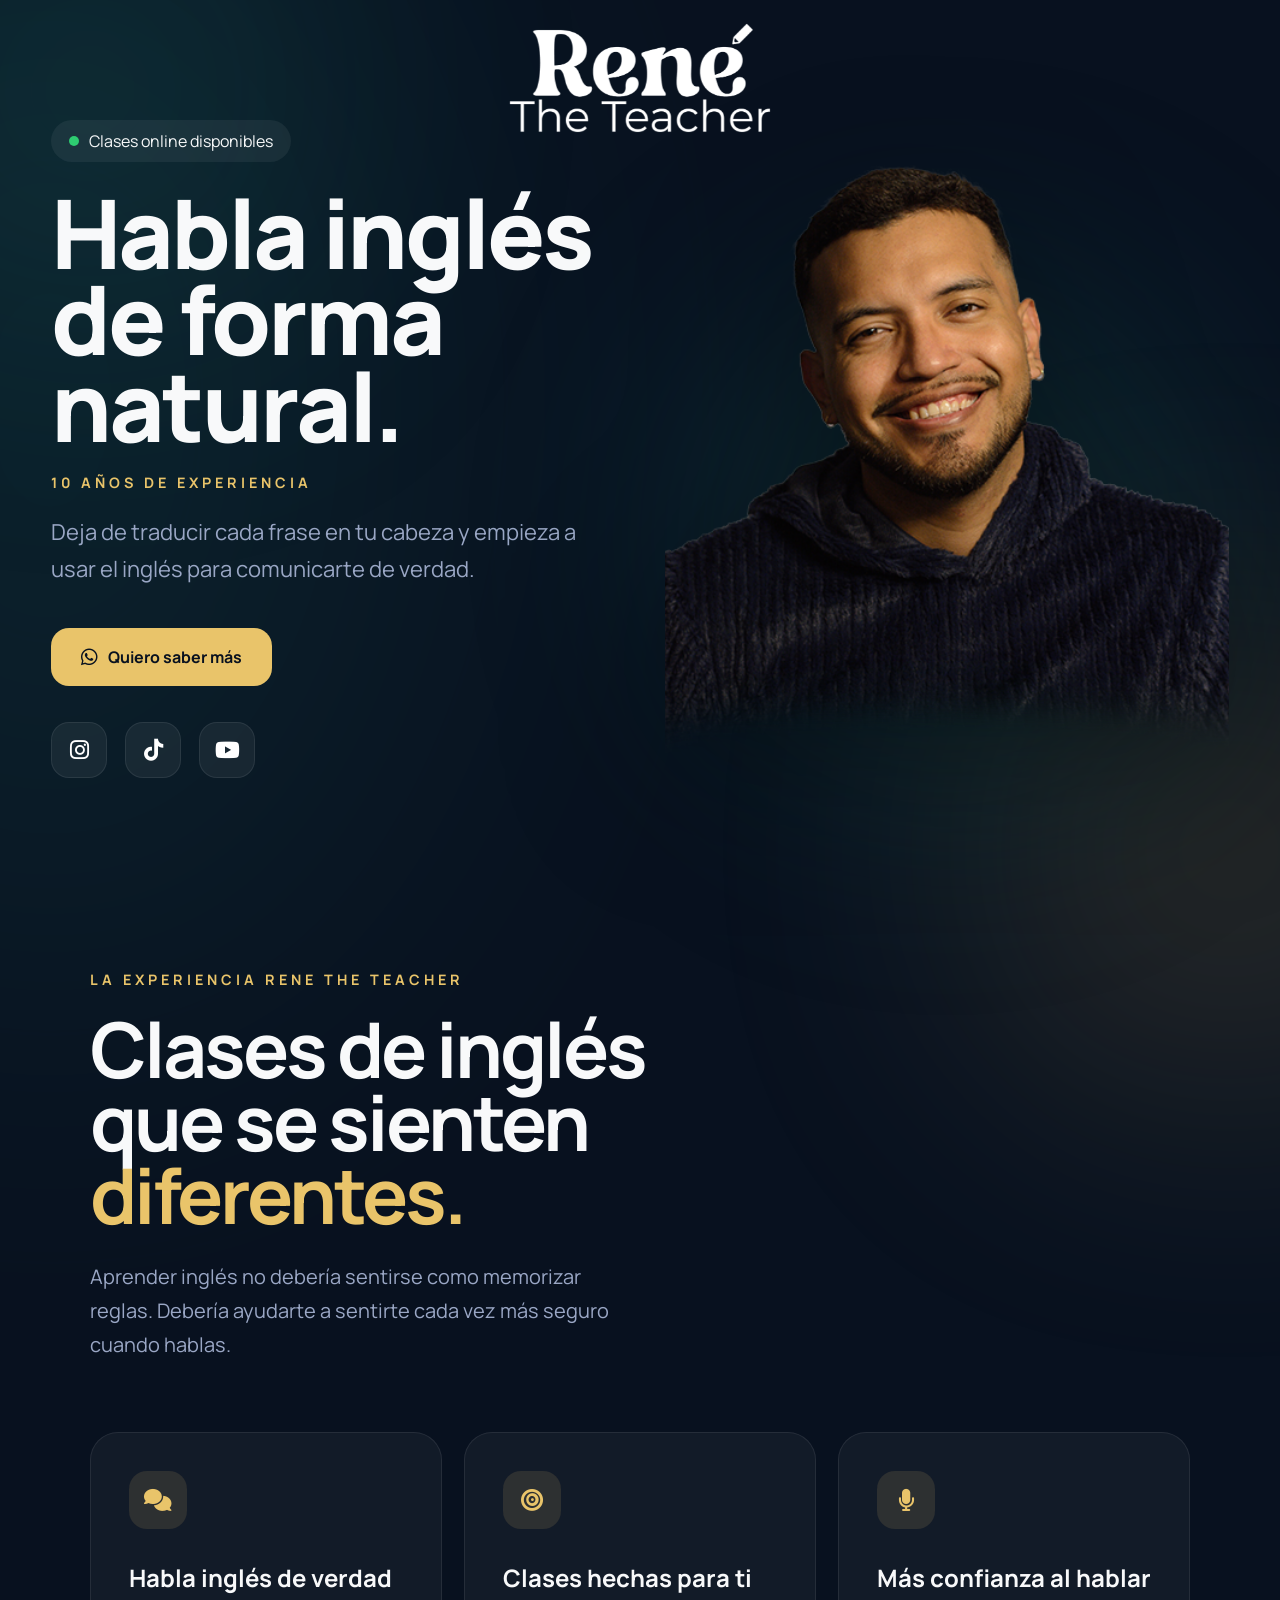
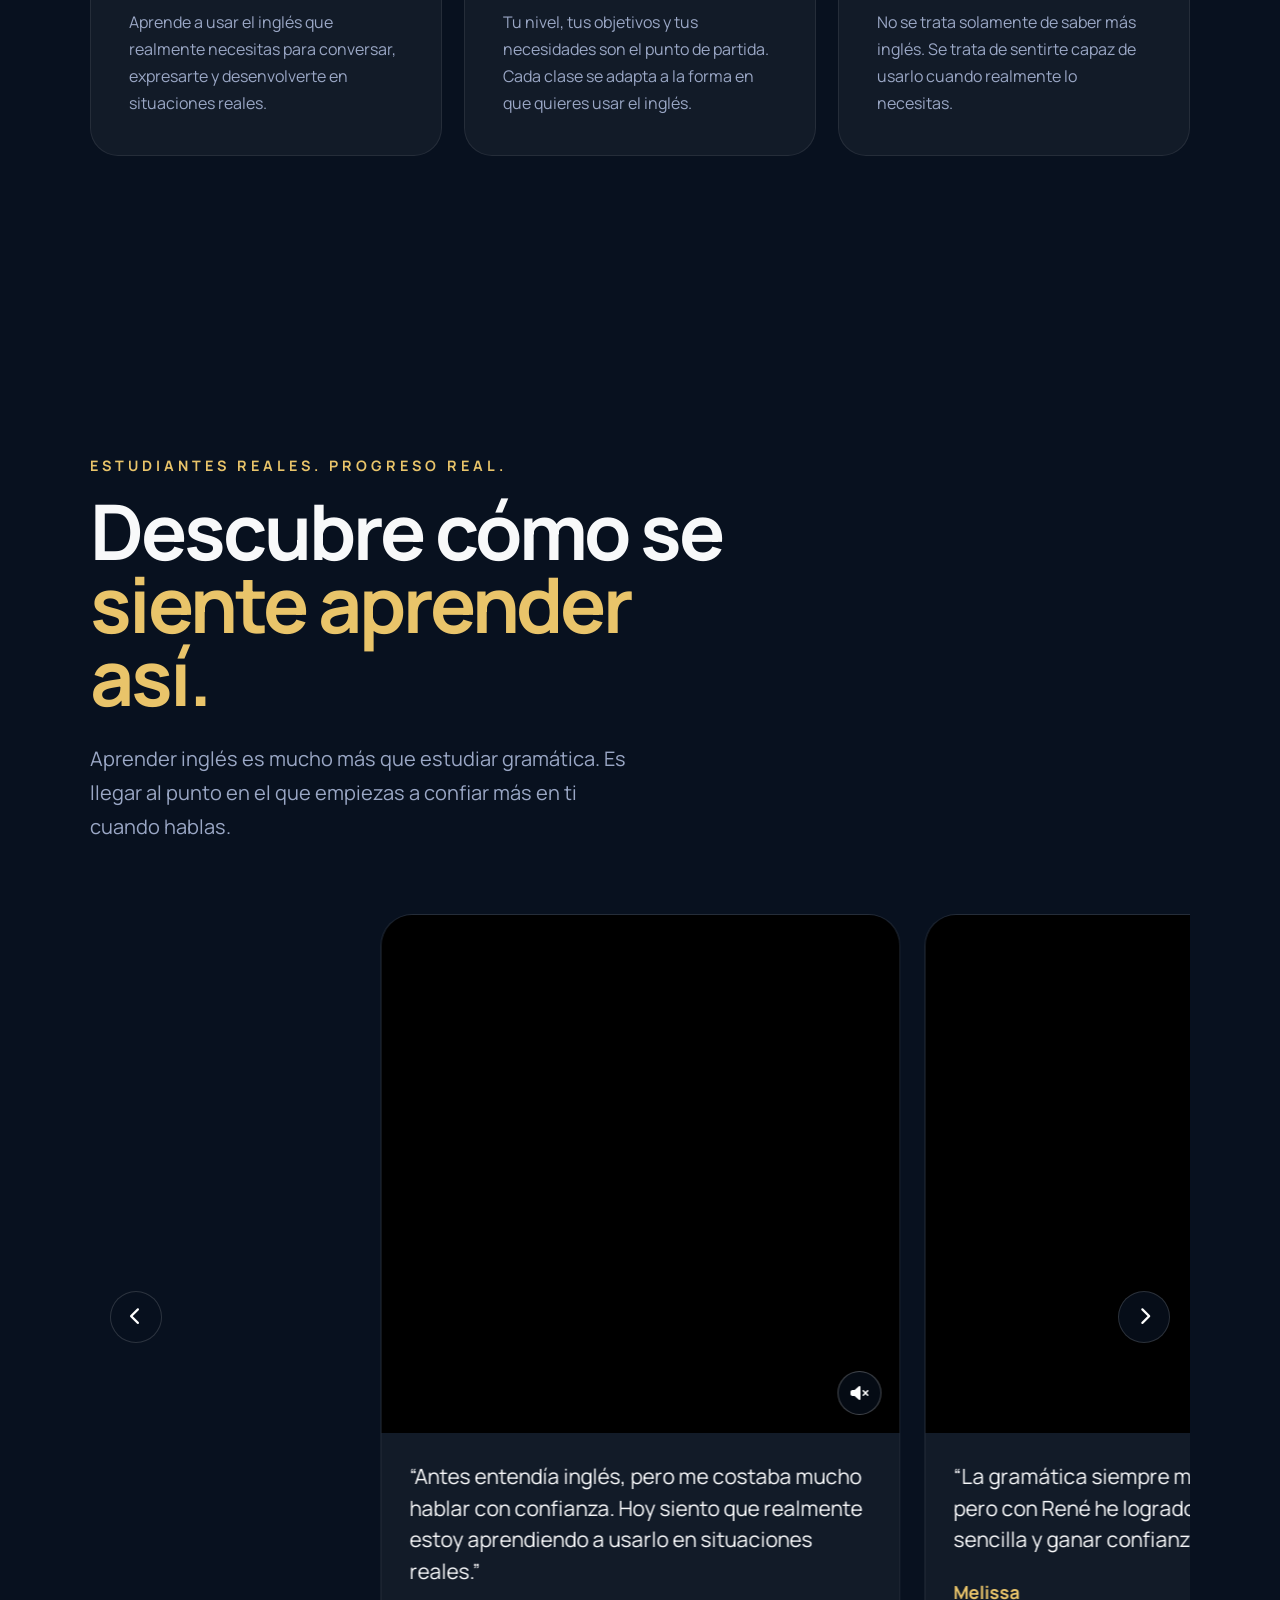
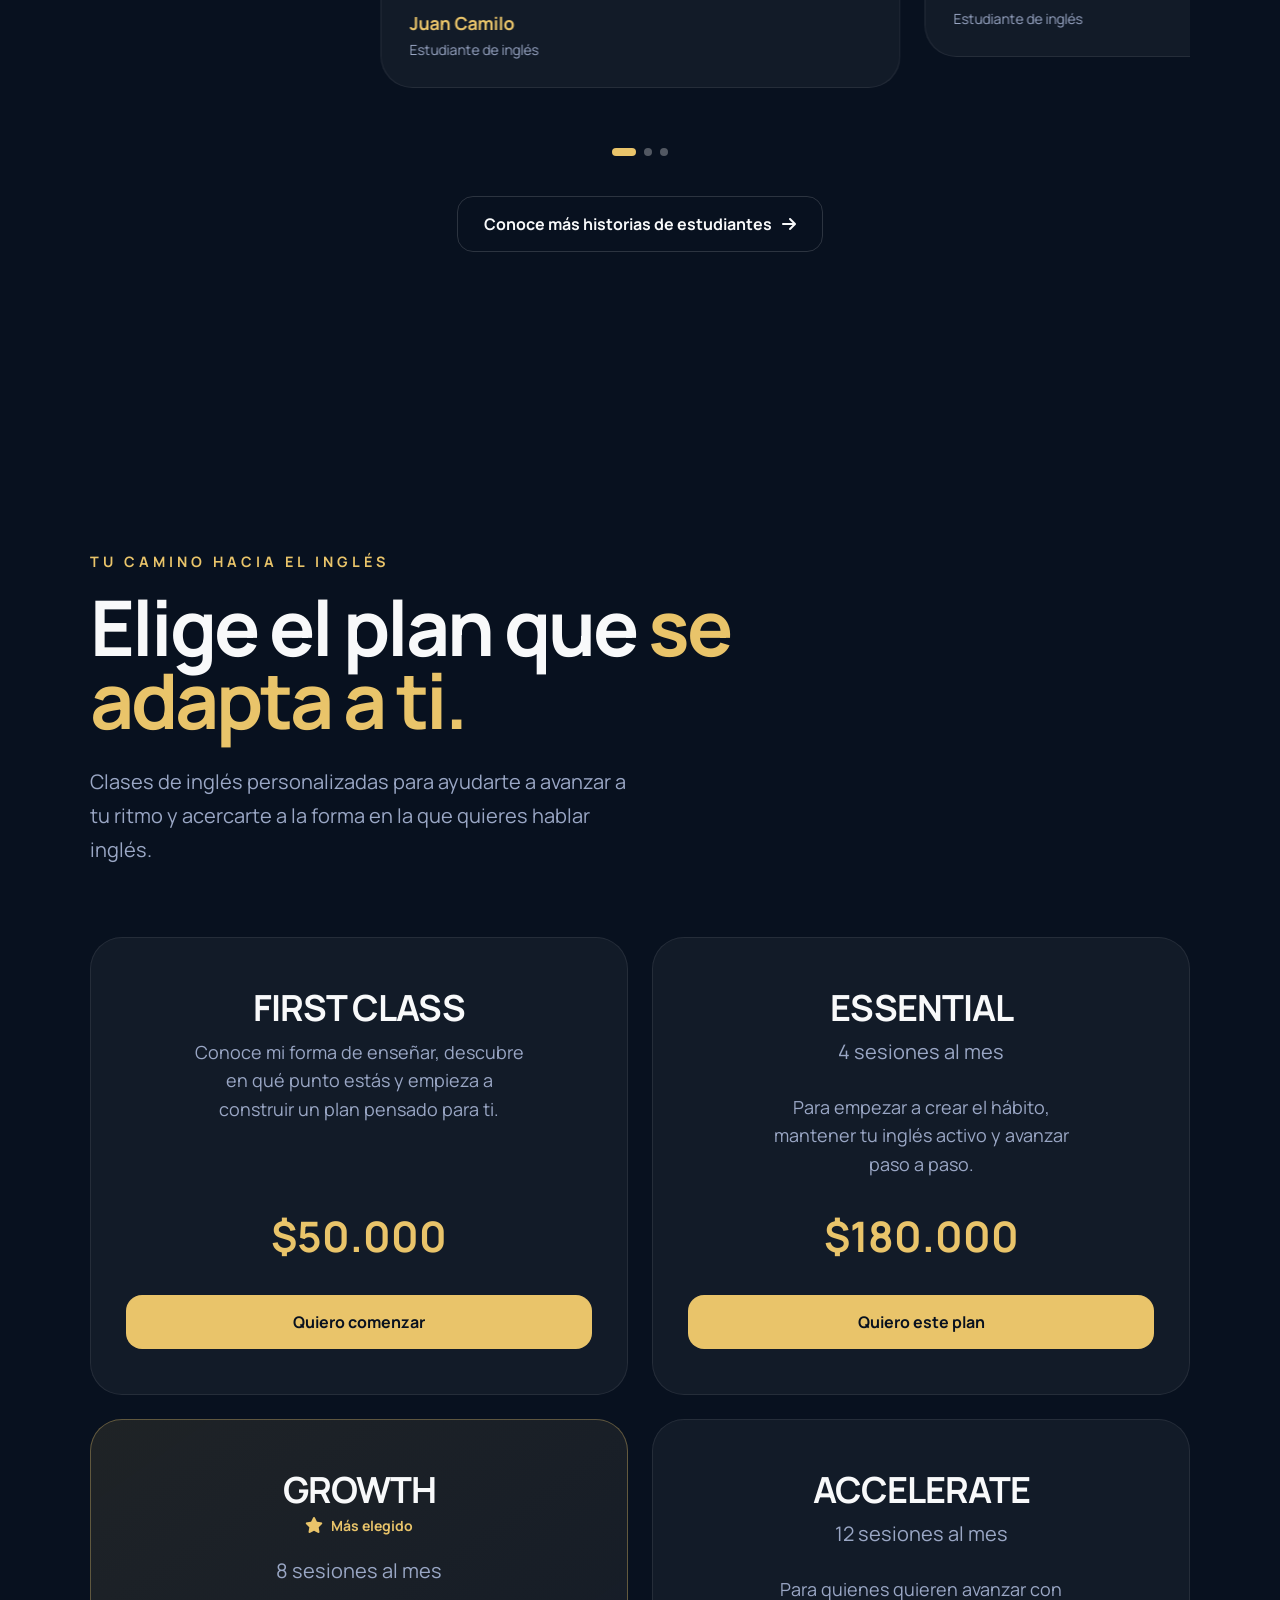
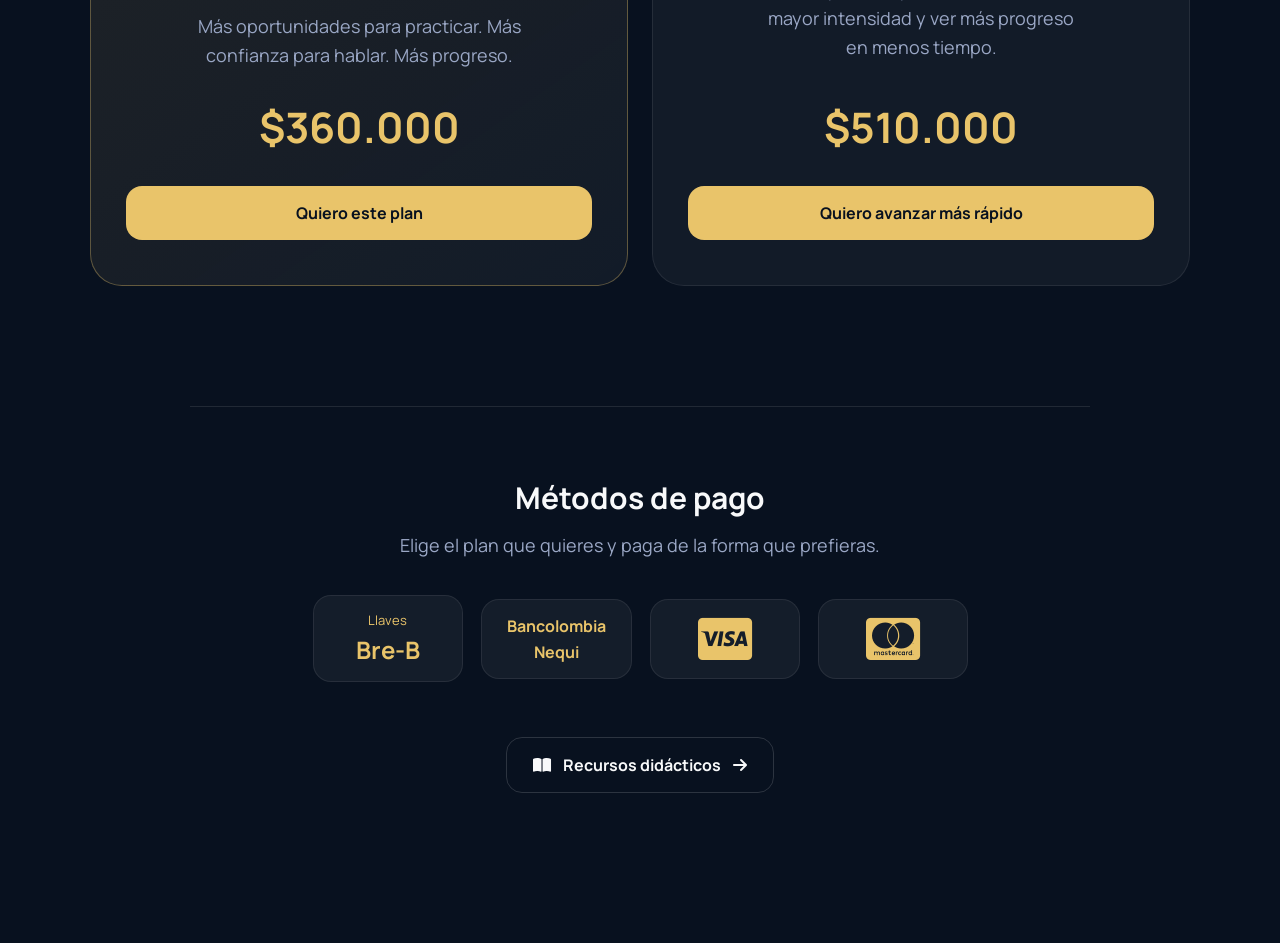
==== commit 0045d63d: "index.html" ====
--- a/index.html
+++ b/index.html
@@ -31,7 +31,7 @@
 <link rel="stylesheet" href="https://cdnjs.cloudflare.com/ajax/libs/font-awesome/6.7.2/css/all.min.css">
 <link rel="preconnect" href="https://fonts.gstatic.com" crossorigin>
 <link href="https://fonts.googleapis.com/css2?family=Manrope:wght@400;600;700;800&display=swap" rel="stylesheet">
-<link rel="stylesheet" href="css/style.css">
+<link rel="stylesheet" href="css/style.css?v=3">
 </head>
 <body>
 <svg
@@ -323,12 +323,11 @@
             <div class="testimonial-video">
 
 
-                <video
-    autoplay
+<video
     muted
     loop
     playsinline
-    preload="auto">
+    preload="none">
 
 
                     <source
--- a/css/style.css
+++ b/css/style.css
@@ -602,18 +602,32 @@
         opacity .5s ease;
 }
 
-.carousel-card:not(.active) {
-    opacity: .55;
-
-    transform: scale(.88);
-}
+
+@media (max-width: 768px) {
+
+    .carousel-card:not(.active) {
+        opacity: .75;
+
+        transform: scale(.88);
+    }
+
+    .carousel-card:not(.active) .testimonial-video {
+        background:
+            linear-gradient(
+                135deg,
+                rgba(233, 196, 106, .22),
+                rgba(42, 157, 143, .12)
+            );
+    }
+
+}
+
 
 .carousel-card.active {
     opacity: 1;
 
     transform: scale(1);
 }
-
 
 /* =========================
    TESTIMONIAL VIDEO
@@ -1307,15 +1321,18 @@
     }
 
 
-    /* =========================
-       MOBILE TESTIMONIALS
-    ========================= */
-.testimonial-carousel {
-    overflow: visible;
-}
+  /* =========================
+   MOBILE TESTIMONIALS
+========================= */
+
+@media (max-width: 768px) {
+
+    .testimonial-carousel {
+        overflow: visible;
+    }
+
     .carousel-card {
         flex: 0 0 75vw;
-
         max-width: 300px;
     }
 
@@ -1329,17 +1346,23 @@
 
     .carousel-card .testimonial-quote {
         font-size: 18px;
-
         line-height: 1.5;
-
         overflow-wrap: break-word;
     }
 
-/* Hide arrows on mobile */
-
-.carousel-prev,
-.carousel-next {
-    display: none;
+    .testimonial-track {
+        gap: 8px;
+        touch-action: pan-y;
+        user-select: none;
+    }
+
+    /* Hide arrows */
+
+    .carousel-prev,
+    .carousel-next {
+        display: none;
+    }
+
 }
     /* =========================
        MOBILE PLANS
@@ -2514,4 +2537,4 @@
     width: fit-content;
 
     margin: 15px auto 0;
-}+}
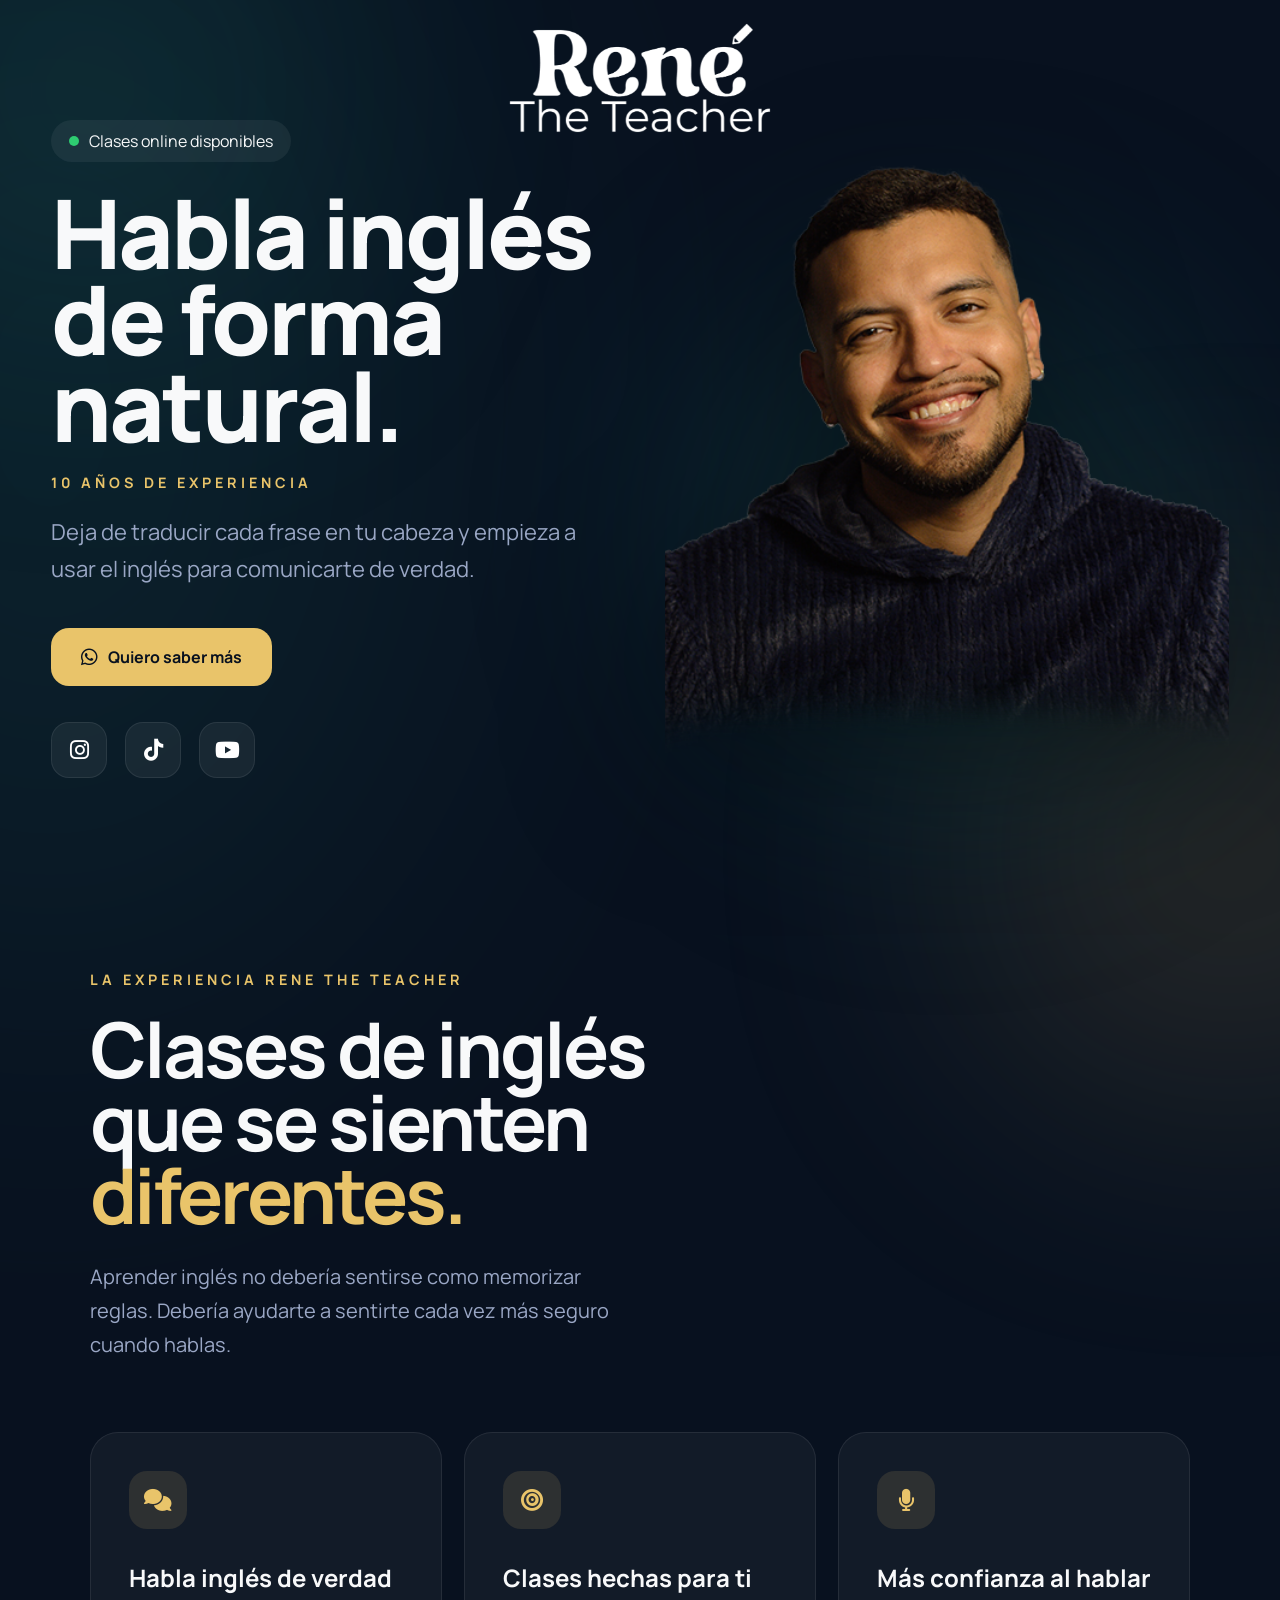
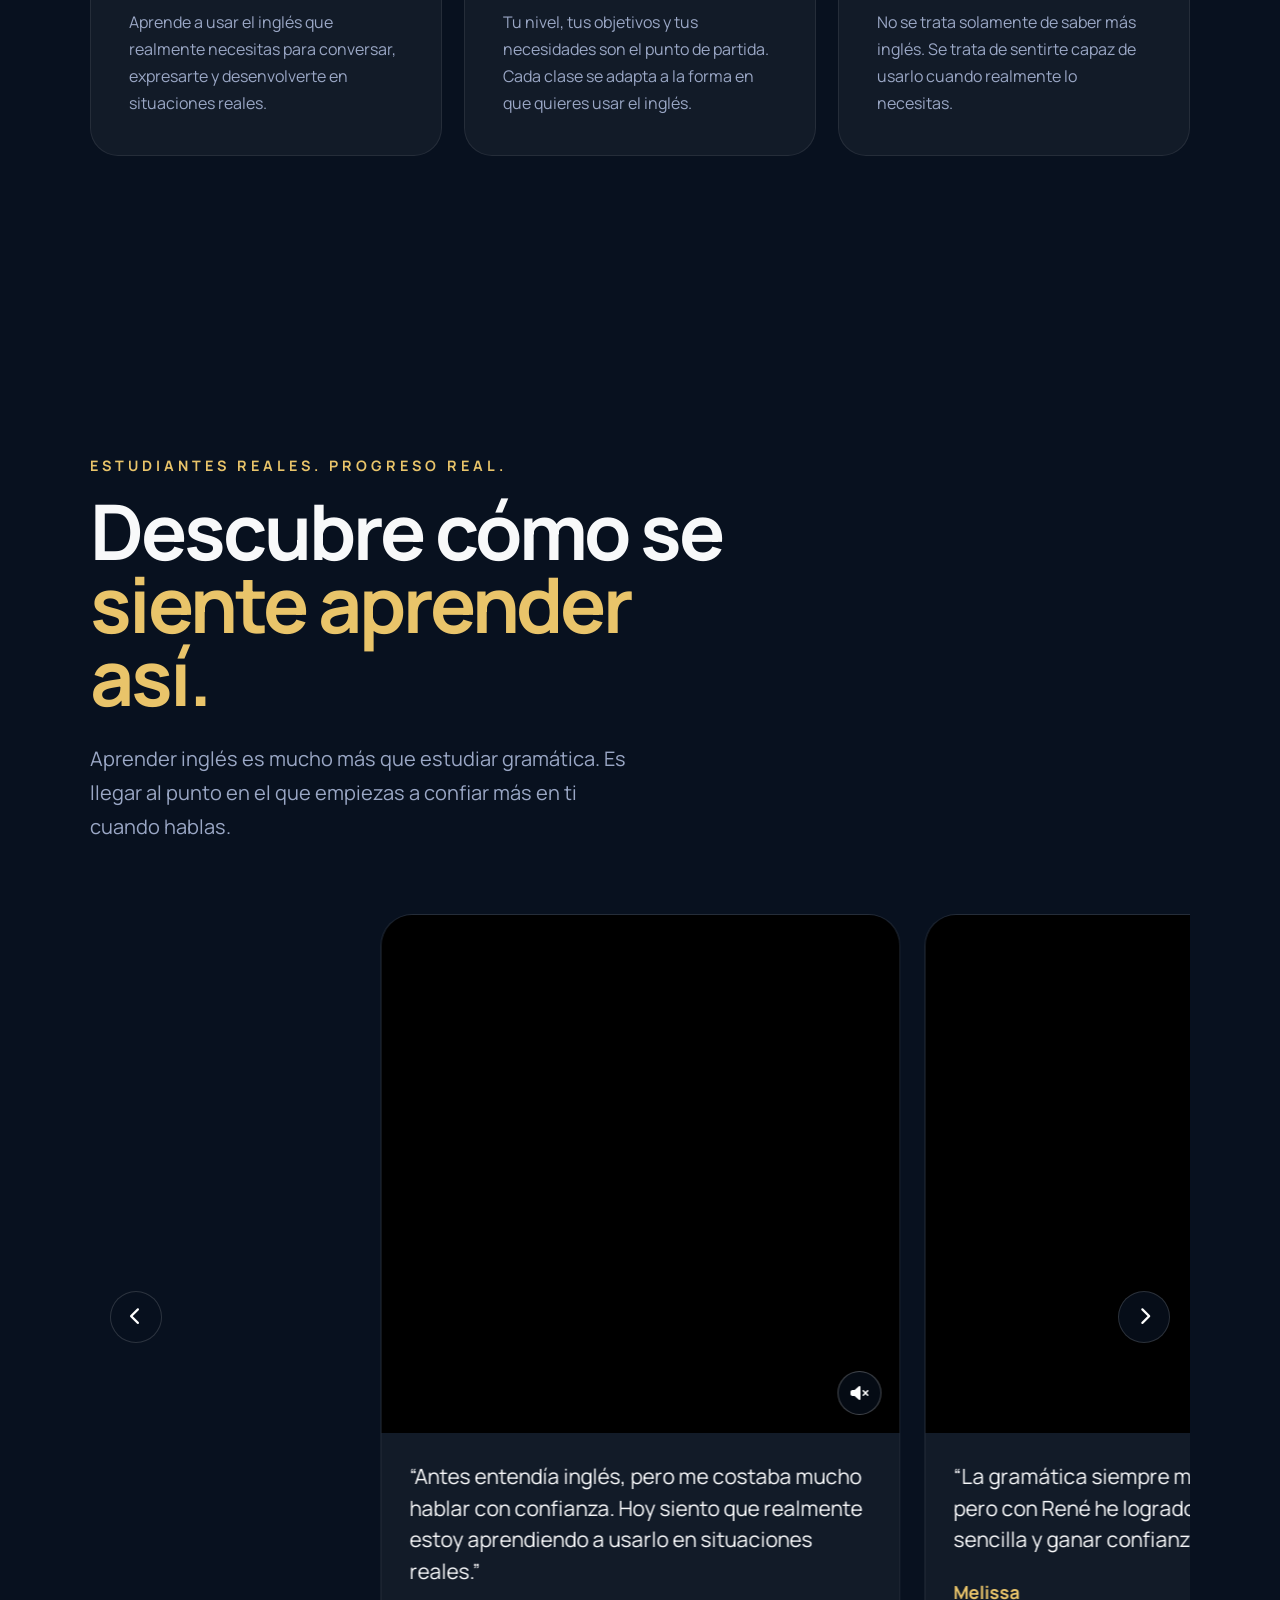
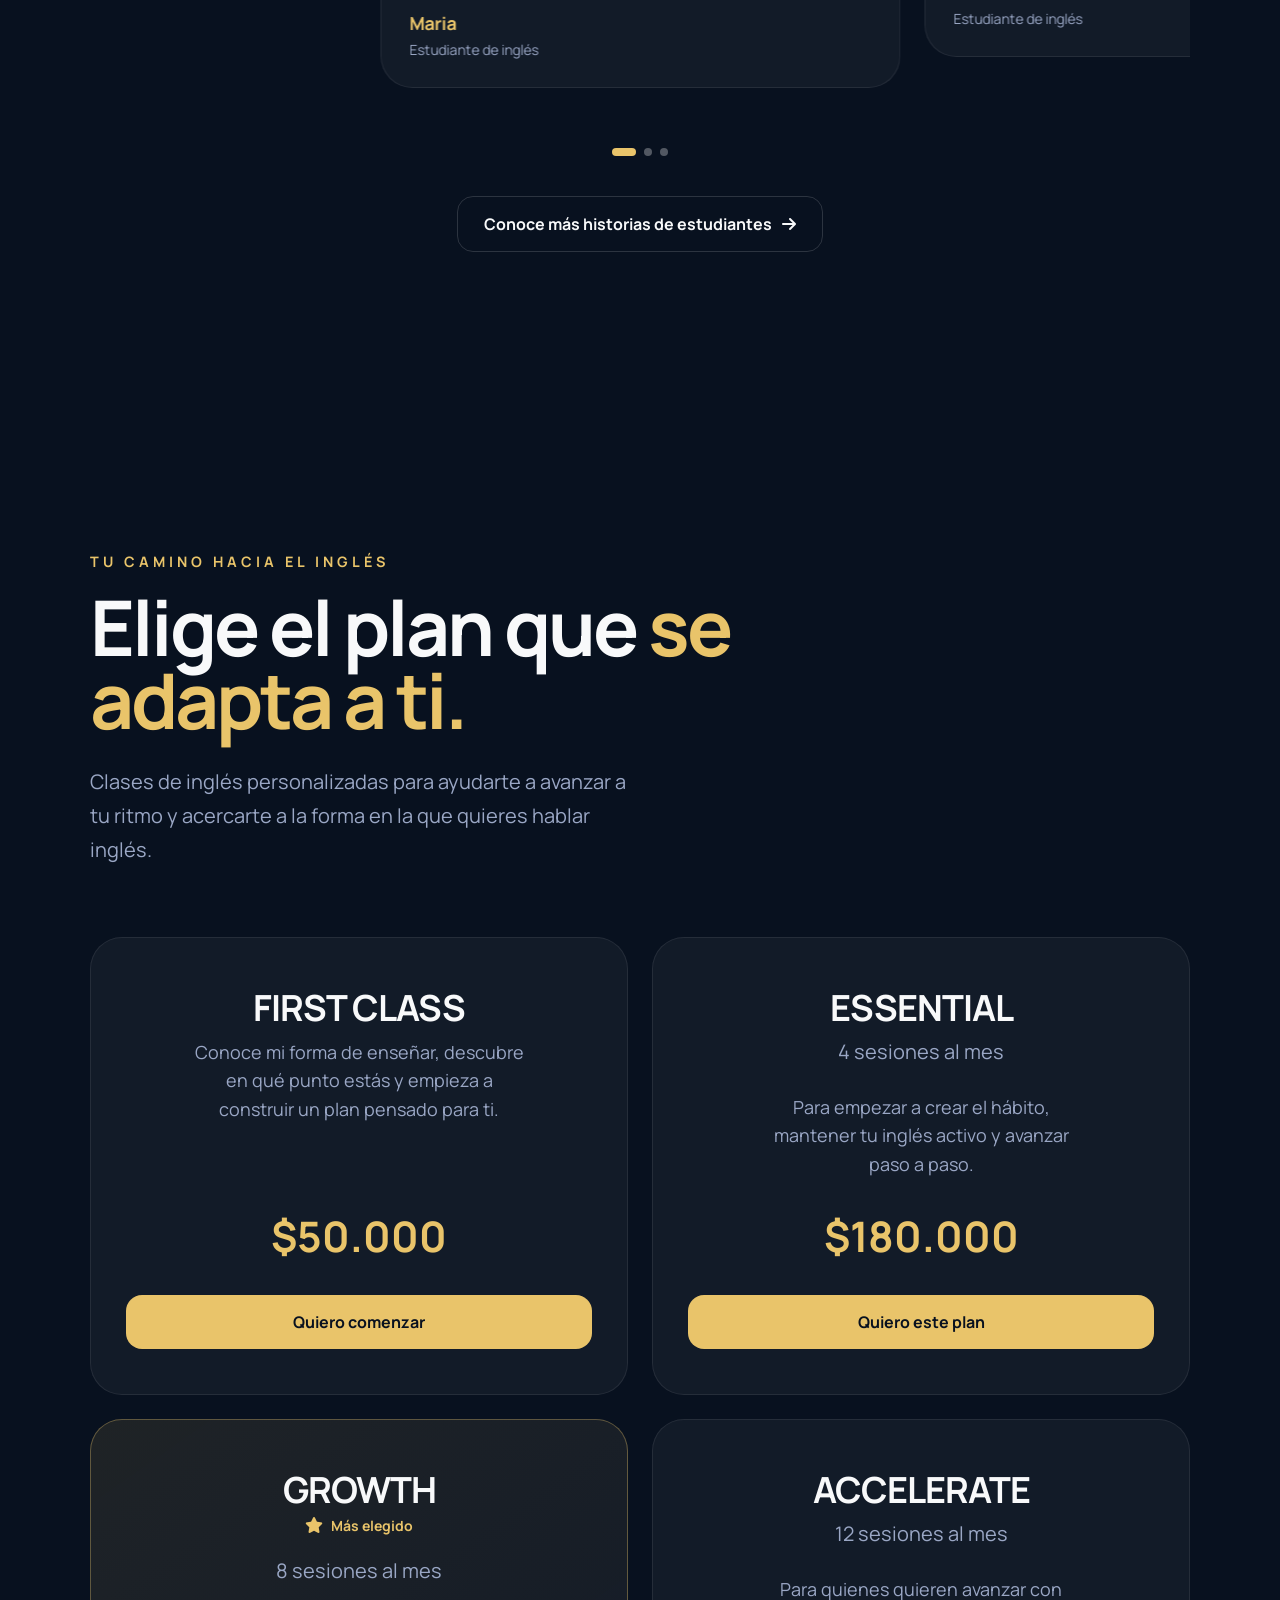
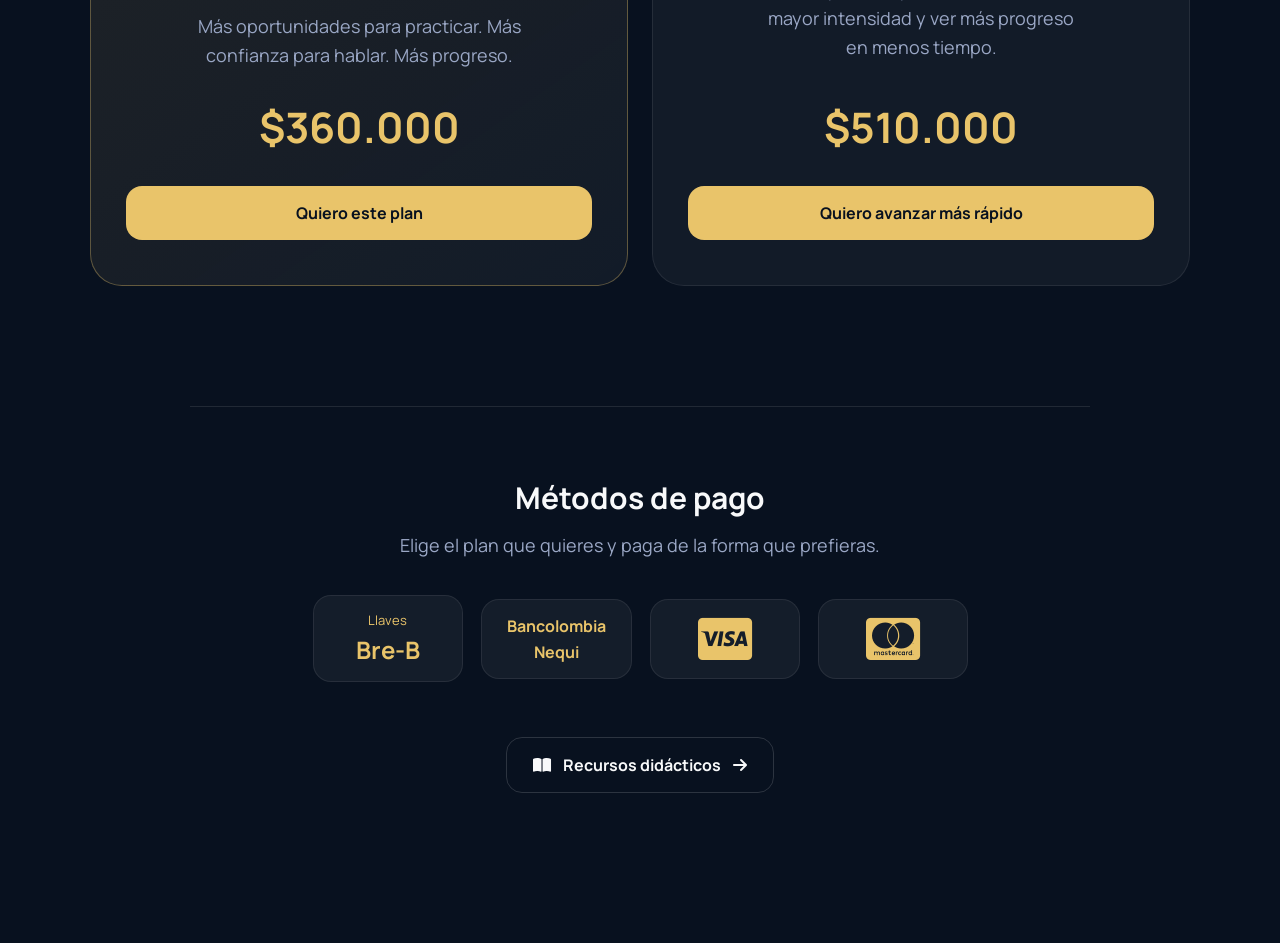
==== commit 1ad20b92: "index.html" ====
--- a/index.html
+++ b/index.html
@@ -28,36 +28,17 @@
 <meta name="viewport" content="width=device-width, initial-scale=1.0">
 <title>Rene The Teacher | Clases de Inglés Online</title>
 <link rel="preconnect" href="https://fonts.googleapis.com">
+<link rel="preconnect" href="https://fonts.gstatic.com" crossorigin>
+<link rel="preconnect" href="https://cdnjs.cloudflare.com" crossorigin>
+<link rel="preconnect" href="https://pub-fb15892a5a2546efbed005bebf51cc86.r2.dev" crossorigin>
 <link rel="stylesheet" href="https://cdnjs.cloudflare.com/ajax/libs/font-awesome/6.7.2/css/all.min.css">
-<link rel="preconnect" href="https://fonts.gstatic.com" crossorigin>
 <link href="https://fonts.googleapis.com/css2?family=Manrope:wght@400;600;700;800&display=swap" rel="stylesheet">
-<link rel="stylesheet" href="css/style.css?v=3">
+<link rel="stylesheet" href="css/style.css">
 </head>
 <body>
-<svg
-    width="0"
-    height="0"
-    style="position:absolute"
-    aria-hidden="true"
->
-    <filter id="liquid-distortion">
-        <feTurbulence
-    type="fractalNoise"
-    baseFrequency="0.008 0.018"
-    numOctaves="2"
-    seed="8"
-    result="noise"
-/>
-
-<feDisplacementMap
-    in="SourceGraphic"
-    in2="noise"
-    scale="18"
-    xChannelSelector="R"
-    yChannelSelector="G"
-/>
-    </filter>
-</svg>
+
+
+
 <div class="bg one"></div>
 <div class="bg two"></div>
 
@@ -94,43 +75,43 @@
 <div class="buttons">
 
 <a class="primary"
-   href="https://wa.me/573052270623?text=Hola%20Ren%C3%A9%2C%20vi%20tu%20p%C3%A1gina%20web%20y%20me%20gustar%C3%ADa%20saber%20m%C3%A1s%20sobre%20tus%20clases%20de%20ingl%C3%A9s."
-   target="_blank">
-
-    <i class="fa-brands fa-whatsapp"></i>
-
-    Quiero saber más
-
+href="https://wa.me/573052270623?text=Hola%20Ren%C3%A9%2C%20vi%20tu%20p%C3%A1gina%20web%20y%20me%20gustar%C3%ADa%20saber%20m%C3%A1s%20sobre%20tus%20clases%20de%20ingl%C3%A9s."
+target="_blank">
+
+
+
+<i class="fa-brands fa-whatsapp"></i>
+
+Quiero saber más
 </a>
 
 </div>
 
 <div class="socials">
 
-    <a href="https://instagram.com/renetheteacher"
-       target="_blank"
-       class="social">
-
-        <i class="fa-brands fa-instagram"></i>
-
-    </a>
-
-    <a href="https://tiktok.com/@renetheteacher"
-       target="_blank"
-       class="social">
-
-        <i class="fa-brands fa-tiktok"></i>
-
-    </a>
-
-    <a href="https://www.youtube.com/@ReneTheTeacher"
-       target="_blank"
-       class="social">
-
-        <i class="fa-brands fa-youtube"></i>
-
-    </a>
-
+<a href="https://instagram.com/renetheteacher"
+   target="_blank"
+   class="social">
+
+    <i class="fa-brands fa-instagram"></i>
+
+</a>
+
+<a href="https://tiktok.com/@renetheteacher"
+   target="_blank"
+   class="social">
+
+    <i class="fa-brands fa-tiktok"></i>
+
+</a>
+
+<a href="https://www.youtube.com/@ReneTheTeacher"
+   target="_blank"
+   class="social">
+
+    <i class="fa-brands fa-youtube"></i>
+
+</a>
 </div>
 
 </div>
@@ -148,705 +129,699 @@
 <section class="why-section" id="why">
 
 
-    <div class="section-heading">
-
-        <p class="eyebrow">
-            LA EXPERIENCIA RENE THE TEACHER
+<div class="section-heading">
+
+    <p class="eyebrow">
+        LA EXPERIENCIA RENE THE TEACHER
+    </p>
+
+
+    <h2>
+        Clases de inglés<br>
+        que se sienten <span>diferentes.</span>
+    </h2>
+
+
+    <p class="section-intro">
+
+        Aprender inglés no debería sentirse como memorizar reglas.
+        Debería ayudarte a sentirte cada vez más seguro cuando hablas.
+
+    </p>
+
+</div>
+
+
+<div class="benefits-grid">
+
+
+    <div class="benefit-card">
+
+
+        <div class="benefit-icon">
+
+            <i class="fa-solid fa-comments"></i>
+
+        </div>
+
+
+        <h3>
+
+            Habla inglés de verdad
+
+        </h3>
+
+
+        <p>
+
+            Aprende a usar el inglés que realmente necesitas para conversar,
+            expresarte y desenvolverte en situaciones reales.
+
         </p>
 
 
-        <h2>
-            Clases de inglés<br>
-            que se sienten <span>diferentes.</span>
-        </h2>
-
-
-        <p class="section-intro">
-
-            Aprender inglés no debería sentirse como memorizar reglas.
-            Debería ayudarte a sentirte cada vez más seguro cuando hablas.
+    </div>
+
+
+    <div class="benefit-card">
+
+
+        <div class="benefit-icon">
+
+            <i class="fa-solid fa-bullseye"></i>
+
+        </div>
+
+
+        <h3>
+
+            Clases hechas para ti
+
+        </h3>
+
+
+        <p>
+
+            Tu nivel, tus objetivos y tus necesidades son el punto de partida.
+            Cada clase se adapta a la forma en que quieres usar el inglés.
 
         </p>
 
+
     </div>
 
 
-    <div class="benefits-grid">
-
-
-        <div class="benefit-card">
-
-
-            <div class="benefit-icon">
-
-                <i class="fa-solid fa-comments"></i>
-
-            </div>
-
-
-            <h3>
-
-                Habla inglés de verdad
-
-            </h3>
-
-
-            <p>
-
-                Aprende a usar el inglés que realmente necesitas para conversar,
-                expresarte y desenvolverte en situaciones reales.
-
-            </p>
-
-
-        </div>
-
-
-        <div class="benefit-card">
-
-
-            <div class="benefit-icon">
-
-                <i class="fa-solid fa-bullseye"></i>
-
-            </div>
-
-
-            <h3>
-
-                Clases hechas para ti
-
-            </h3>
-
-
-            <p>
-
-                Tu nivel, tus objetivos y tus necesidades son el punto de partida.
-                Cada clase se adapta a la forma en que quieres usar el inglés.
-
-            </p>
-
-
-        </div>
-
-
-        <div class="benefit-card">
-
-
-            <div class="benefit-icon">
-
-                <i class="fa-solid fa-microphone"></i>
-
-            </div>
-
-
-            <h3>
-
-                Más confianza al hablar
-
-            </h3>
-
-
-            <p>
-
-                No se trata solamente de saber más inglés.
-                Se trata de sentirte capaz de usarlo cuando realmente lo necesitas.
-
-            </p>
-
-
-        </div>
+    <div class="benefit-card">
+
+
+        <div class="benefit-icon">
+
+            <i class="fa-solid fa-microphone"></i>
+
+        </div>
+
+
+        <h3>
+
+            Más confianza al hablar
+
+        </h3>
+
+
+        <p>
+
+            No se trata solamente de saber más inglés.
+            Se trata de sentirte capaz de usarlo cuando realmente lo necesitas.
+
+        </p>
 
 
     </div>
 
 
+</div>
 </section>
 
 
-<!-- =========================
+<!-- =
      TESTIMONIALS SECTION
-========================= -->
+= -->
+
 
 
 <section class="testimonials-section">
 
 
-    <div class="section-heading testimonials-heading">
-
-
-        <div class="eyebrow">
-
-            ESTUDIANTES REALES. PROGRESO REAL.
-
-        </div>
-
-
-        <h2>
-
-            Descubre cómo se
-            <span>siente aprender así.</span>
-
-        </h2>
-
-
-        <p class="section-intro">
-
-            Aprender inglés es mucho más que estudiar gramática.
-            Es llegar al punto en el que empiezas a confiar más en ti cuando hablas.
-
-        </p>
-
+<div class="section-heading testimonials-heading">
+
+
+    <div class="eyebrow">
+
+        ESTUDIANTES REALES. PROGRESO REAL.
 
     </div>
 
 
-    <div class="testimonial-carousel">
-
-
-    <button class="carousel-arrow carousel-prev" aria-label="Testimonio anterior">
-
-        <i class="fa-solid fa-chevron-left"></i>
-
-    </button>
-
-
-    <div class="testimonial-track">
-
-
-        <!-- VIDEO 1 -->
-
-
-        <article class="carousel-card">
-
-
-            <div class="testimonial-video">
-
-
+    <h2>
+
+        Descubre cómo se
+        <span>siente aprender así.</span>
+
+    </h2>
+
+
+    <p class="section-intro">
+
+        Aprender inglés es mucho más que estudiar gramática.
+        Es llegar al punto en el que empiezas a confiar más en ti cuando hablas.
+
+    </p>
+
+
+</div>
+
+
+<div class="testimonial-carousel">
+
+
+<button class="carousel-arrow carousel-prev" aria-label="Testimonio anterior">
+
+    <i class="fa-solid fa-chevron-left"></i>
+
+</button>
+
+
+<div class="testimonial-track">
+
+
+    <!-- VIDEO 1 -->
+
+
+    <article class="carousel-card">
+
+
+        <div class="testimonial-video">
 <video
-    muted
-    loop
-    playsinline
-    preload="none">
-
-
-                    <source
-                        src="https://pub-fb15892a5a2546efbed005bebf51cc86.r2.dev/main_student_juan.mp4"
-                        type="video/mp4">
-
-
-                </video>
+muted
+loop
+playsinline
+preload="none">
+
+
+
+
+
+
+                <source
+                    src="https://pub-fb15892a5a2546efbed005bebf51cc86.r2.dev/main_student_maria.mp4"
+                    type="video/mp4">
+
+
+            </video>
 <button class="video-sound-button" aria-label="Activar sonido">
     <i class="fa-solid fa-volume-xmark"></i>
 </button>
 
+        </div>
+
+
+        <div class="testimonial-content">
+
+
+            <div class="testimonial-quote">
+
+                “Antes entendía inglés, pero me costaba mucho hablar con confianza. Hoy siento que realmente estoy aprendiendo a usarlo en situaciones reales.”
+
             </div>
 
 
-            <div class="testimonial-content">
-
-
-                <div class="testimonial-quote">
-
-                    “Antes entendía inglés, pero me costaba mucho hablar con confianza. Hoy siento que realmente estoy aprendiendo a usarlo en situaciones reales.”
-
-                </div>
-
-
-                <div class="testimonial-student">
-
-                    Juan Camilo
-
-                </div>
-
-
-                <div class="testimonial-label">
-
-                    Estudiante de inglés
-
-                </div>
-
+            <div class="testimonial-student">
+
+                Maria
 
             </div>
 
 
-        </article>
-
-
-        <!-- VIDEO 2 -->
-
-
-        <article class="carousel-card">
-
-
-            <div class="testimonial-video">
-
-
-                <video
-                   <video
-    muted
-    loop
-    playsinline
-    preload="none">
-
-                    <source
-                        src="https://pub-fb15892a5a2546efbed005bebf51cc86.r2.dev/main_student_melissa.mp4"
-                        type="video/mp4">
-
-
-                </video>
+            <div class="testimonial-label">
+
+                Estudiante de inglés
+
+            </div>
+
+
+        </div>
+
+
+    </article>
+
+
+    <!-- VIDEO 2 -->
+
+
+    <article class="carousel-card">
+
+
+        <div class="testimonial-video">
+
+
+            <video
+muted
+loop
+playsinline
+preload="none">
+
+                <source
+                    src="https://pub-fb15892a5a2546efbed005bebf51cc86.r2.dev/main_student_melissa.mp4"
+                    type="video/mp4">
+
+
+            </video>
 <button class="video-sound-button" aria-label="Activar sonido">
     <i class="fa-solid fa-volume-xmark"></i>
 </button>
 
+        </div>
+
+
+        <div class="testimonial-content">
+
+
+            <div class="testimonial-quote">
+
+                “La gramática siempre me pareció complicada, pero con René he logrado entenderla de forma sencilla y ganar confianza en inglés.”
+
             </div>
 
 
-            <div class="testimonial-content">
-
-
-                <div class="testimonial-quote">
-
-                    “La gramática siempre me pareció complicada, pero con René he logrado entenderla de forma sencilla y ganar confianza en inglés.”
-
-                </div>
-
-
-                <div class="testimonial-student">
-
-                    Melissa
-
-                </div>
-
-
-                <div class="testimonial-label">
-
-                    Estudiante de inglés
-
-                </div>
-
+            <div class="testimonial-student">
+
+                Melissa
 
             </div>
 
 
-        </article>
-
-
-        <!-- VIDEO 3 -->
-
-
-        <article class="carousel-card">
-
-
-            <div class="testimonial-video">
-
-
-                <video
-    muted
-    loop
-    playsinline
-    preload="none">
-
-
-                    <source
-                        src="https://pub-fb15892a5a2546efbed005bebf51cc86.r2.dev/main_student_alejo.mp4"
-                        type="video/mp4">
-
-
-                </video>
+            <div class="testimonial-label">
+
+                Estudiante de inglés
+
+            </div>
+
+
+        </div>
+
+
+    </article>
+
+
+    <!-- VIDEO 3 -->
+
+
+    <article class="carousel-card">
+
+
+        <div class="testimonial-video">
+
+
+            <video
+muted
+loop
+playsinline
+preload="none">
+
+
+                <source
+                    src="https://pub-fb15892a5a2546efbed005bebf51cc86.r2.dev/main_student_alejo.mp4"
+                    type="video/mp4">
+
+
+            </video>
 <button class="video-sound-button" aria-label="Activar sonido">
     <i class="fa-solid fa-volume-xmark"></i>
 </button>
 
+        </div>
+
+
+        <div class="testimonial-content">
+
+
+            <div class="testimonial-quote">
+
+                “Llevo dos años tomando clases con René. Su metodología es diferente, divertida e interesante. Cuando tengo una pregunta, no se limita a darme la respuesta: se asegura de que realmente la entienda.”
+
             </div>
 
 
-            <div class="testimonial-content">
-
-
-                <div class="testimonial-quote">
-
-                    “Llevo dos años tomando clases con René. Su metodología es diferente, divertida e interesante. Cuando tengo una pregunta, no se limita a darme la respuesta: se asegura de que realmente la entienda.”
-
-                </div>
-
-
-                <div class="testimonial-student">
-
-                    Alejo
-
-                </div>
-
-
-                <div class="testimonial-label">
-
-                    Estudiante de inglés
-
-                </div>
-
+            <div class="testimonial-student">
+
+                Alejo
 
             </div>
 
 
-        </article>
-
+            <div class="testimonial-label">
+
+                Estudiante de inglés
+
+            </div>
+
+
+        </div>
+
+
+    </article>
+
+
+</div>
+
+
+<button class="carousel-arrow carousel-next" aria-label="Siguiente testimonio">
+
+    <i class="fa-solid fa-chevron-right"></i>
+
+</button>
+</div>
+
+
+<div class="carousel-indicators">
+
+
+<span class="carousel-dot active"></span>
+
+<span class="carousel-dot"></span>
+
+<span class="carousel-dot"></span>
+</div>
+
+
+<a href="testimonials.html" class="testimonials-button">
+
+
+Conoce más historias de estudiantes
+
+
+<i class="fa-solid fa-arrow-right"></i>
+</a>
+
+
+</section>
+
+
+<!-- =
+     PLANS SECTION
+= -->
+
+
+
+<section class="plans-section">
+
+
+<div class="section-heading plans-heading">
+
+
+    <div class="eyebrow">
+
+        TU CAMINO HACIA EL INGLÉS
 
     </div>
 
 
-    <button class="carousel-arrow carousel-next" aria-label="Siguiente testimonio">
-
-        <i class="fa-solid fa-chevron-right"></i>
-
-    </button>
-
-
-</div>
-
-
-<div class="carousel-indicators">
-
-
-    <span class="carousel-dot active"></span>
-
-    <span class="carousel-dot"></span>
-
-    <span class="carousel-dot"></span>
-
-
-</div>
-
-
-<a href="testimonials.html" class="testimonials-button">
-
-
-    Conoce más historias de estudiantes
-
+    <h2>
+
+        Elige el plan que
+        <span>se adapta a ti.</span>
+
+    </h2>
+
+
+    <p class="section-intro">
+
+        Clases de inglés personalizadas para ayudarte a avanzar
+        a tu ritmo y acercarte a la forma en la que quieres hablar inglés.
+
+    </p>
+
+
+</div>
+
+
+<div class="plans-grid">
+
+
+    <!-- FIRST CLASS -->
+
+
+    <article class="plan-card">
+
+
+        <h3>
+
+            FIRST CLASS
+
+        </h3>
+
+
+        <p class="plan-description">
+
+            Conoce mi forma de enseñar, descubre en qué punto estás
+            y empieza a construir un plan pensado para ti.
+
+        </p>
+
+
+        <div class="plan-price">
+
+            $50.000
+
+        </div>
+
+
+        <a
+            class="plan-button"
+            href="https://wa.me/573052270623?text=Hola%20Ren%C3%A9%2C%20me%20gustar%C3%ADa%20agendar%20mi%20First%20Class%20de%20%2450.000.%20Quiero%20conocer%20tu%20metodolog%C3%ADa%2C%20evaluar%20mi%20nivel%20y%20recibir%20un%20plan%20personalizado."
+            target="_blank"
+        >
+
+            Quiero comenzar
+
+        </a>
+
+
+    </article>
+
+
+    <!-- ESSENTIAL -->
+
+
+    <article class="plan-card">
+
+
+        <h3>
+
+            ESSENTIAL
+
+        </h3>
+
+
+        <div class="plan-sessions">
+
+            4 sesiones al mes
+
+        </div>
+
+
+        <p class="plan-description">
+
+            Para empezar a crear el hábito,
+            mantener tu inglés activo y avanzar paso a paso.
+
+        </p>
+
+
+        <div class="plan-price">
+
+            $180.000
+
+        </div>
+
+
+        <a
+            class="plan-button"
+            href="https://wa.me/573052270623?text=Hola%20Ren%C3%A9%2C%20me%20interesa%20el%20plan%20Essential%20de%204%20sesiones%20al%20mes%20por%20%24180.000.%20Me%20gustar%C3%ADa%20recibir%20m%C3%A1s%20informaci%C3%B3n%20y%20saber%20c%C3%B3mo%20comenzar."
+            target="_blank"
+        >
+
+            Quiero este plan
+
+        </a>
+
+
+    </article>
+
+
+    <!-- GROWTH -->
+
+
+    <article class="plan-card recommended">
+
+
+        <h3>
+
+            GROWTH
+
+        </h3>
+
+
+        <div class="recommended-badge">
+
+            <i class="fa-solid fa-star"></i>
+
+            Más elegido
+
+        </div>
+
+
+        <div class="plan-sessions">
+
+            8 sesiones al mes
+
+        </div>
+
+
+        <p class="plan-description">
+
+            Más oportunidades para practicar.
+            Más confianza para hablar.
+            Más progreso.
+
+        </p>
+
+
+        <div class="plan-price">
+
+            $360.000
+
+        </div>
+
+
+        <a
+            class="plan-button"
+            href="https://wa.me/573052270623?text=Hola%20Ren%C3%A9%2C%20me%20interesa%20el%20plan%20Growth%20de%208%20sesiones%20al%20mes%20por%20%24360.000.%20Me%20gustar%C3%ADa%20comenzar%20y%20recibir%20m%C3%A1s%20informaci%C3%B3n."
+            target="_blank"
+        >
+
+            Quiero este plan
+
+        </a>
+
+
+    </article>
+
+
+    <!-- ACCELERATE -->
+
+
+    <article class="plan-card">
+
+
+        <h3>
+
+            ACCELERATE
+
+        </h3>
+
+
+        <div class="plan-sessions">
+
+            12 sesiones al mes
+
+        </div>
+
+
+        <p class="plan-description">
+
+            Para quienes quieren avanzar con mayor intensidad
+            y ver más progreso en menos tiempo.
+
+        </p>
+
+
+        <div class="plan-price">
+
+            $510.000
+
+        </div>
+
+
+        <a
+            class="plan-button"
+            href="https://wa.me/573052270623?text=Hola%20Ren%C3%A9%2C%20me%20interesa%20el%20plan%20Accelerate%20de%2012%20sesiones%20al%20mes%20por%20%24510.000.%20Quiero%20avanzar%20r%C3%A1pidamente%20en%20mi%20ingl%C3%A9s%20y%20me%20gustar%C3%ADa%20saber%20c%C3%B3mo%20comenzar."
+            target="_blank"
+        >
+
+            Quiero avanzar más rápido
+
+        </a>
+
+
+    </article>
+
+
+</div>
+
+
+<!-- PAYMENT METHODS -->
+
+
+<div class="payment-section">
+
+
+    <h3>
+
+        Métodos de pago
+
+    </h3>
+
+
+    <p>
+
+        Elige el plan que quieres y paga de la forma que prefieras.
+
+    </p>
+
+
+    <div class="payment-methods">
+
+
+        <div class="payment-method">
+
+            <span>Llaves</span>
+
+            <strong>Bre-B</strong>
+
+        </div>
+
+
+        <div class="payment-method">
+
+            <strong>Bancolombia</strong>
+
+            <strong>Nequi</strong>
+
+        </div>
+
+
+        <div class="payment-method visa">
+
+            <i class="fa-brands fa-cc-visa"></i>
+
+        </div>
+
+
+        <div class="payment-method mastercard">
+
+            <i class="fa-brands fa-cc-mastercard"></i>
+
+        </div>
+
+
+    </div>
+
+
+</div>
+<a href="resources.html" class="resources-button">
+
+    <i class="fa-solid fa-book-open"></i>
+
+    Recursos didácticos
 
     <i class="fa-solid fa-arrow-right"></i>
 
-
 </a>
-
-
 </section>
 
 
-<!-- =========================
-     PLANS SECTION
-========================= -->
-
-
-<section class="plans-section">
-
-
-    <div class="section-heading plans-heading">
-
-
-        <div class="eyebrow">
-
-            TU CAMINO HACIA EL INGLÉS
-
-        </div>
-
-
-        <h2>
-
-            Elige el plan que
-            <span>se adapta a ti.</span>
-
-        </h2>
-
-
-        <p class="section-intro">
-
-            Clases de inglés personalizadas para ayudarte a avanzar
-            a tu ritmo y acercarte a la forma en la que quieres hablar inglés.
-
-        </p>
-
-
-    </div>
-
-
-    <div class="plans-grid">
-
-
-        <!-- FIRST CLASS -->
-
-
-        <article class="plan-card">
-
-
-            <h3>
-
-                FIRST CLASS
-
-            </h3>
-
-
-            <p class="plan-description">
-
-                Conoce mi forma de enseñar, descubre en qué punto estás
-                y empieza a construir un plan pensado para ti.
-
-            </p>
-
-
-            <div class="plan-price">
-
-                $50.000
-
-            </div>
-
-
-            <a
-                class="plan-button"
-                href="https://wa.me/573052270623?text=Hola%20Ren%C3%A9%2C%20me%20gustar%C3%ADa%20agendar%20mi%20First%20Class%20de%20%2450.000.%20Quiero%20conocer%20tu%20metodolog%C3%ADa%2C%20evaluar%20mi%20nivel%20y%20recibir%20un%20plan%20personalizado."
-                target="_blank"
-            >
-
-                Quiero comenzar
-
-            </a>
-
-
-        </article>
-
-
-        <!-- ESSENTIAL -->
-
-
-        <article class="plan-card">
-
-
-            <h3>
-
-                ESSENTIAL
-
-            </h3>
-
-
-            <div class="plan-sessions">
-
-                4 sesiones al mes
-
-            </div>
-
-
-            <p class="plan-description">
-
-                Para empezar a crear el hábito,
-                mantener tu inglés activo y avanzar paso a paso.
-
-            </p>
-
-
-            <div class="plan-price">
-
-                $180.000
-
-            </div>
-
-
-            <a
-                class="plan-button"
-                href="https://wa.me/573052270623?text=Hola%20Ren%C3%A9%2C%20me%20interesa%20el%20plan%20Essential%20de%204%20sesiones%20al%20mes%20por%20%24180.000.%20Me%20gustar%C3%ADa%20recibir%20m%C3%A1s%20informaci%C3%B3n%20y%20saber%20c%C3%B3mo%20comenzar."
-                target="_blank"
-            >
-
-                Quiero este plan
-
-            </a>
-
-
-        </article>
-
-
-        <!-- GROWTH -->
-
-
-        <article class="plan-card recommended">
-
-
-            <h3>
-
-                GROWTH
-
-            </h3>
-
-
-            <div class="recommended-badge">
-
-                <i class="fa-solid fa-star"></i>
-
-                Más elegido
-
-            </div>
-
-
-            <div class="plan-sessions">
-
-                8 sesiones al mes
-
-            </div>
-
-
-            <p class="plan-description">
-
-                Más oportunidades para practicar.
-                Más confianza para hablar.
-                Más progreso.
-
-            </p>
-
-
-            <div class="plan-price">
-
-                $360.000
-
-            </div>
-
-
-            <a
-                class="plan-button"
-                href="https://wa.me/573052270623?text=Hola%20Ren%C3%A9%2C%20me%20interesa%20el%20plan%20Growth%20de%208%20sesiones%20al%20mes%20por%20%24360.000.%20Me%20gustar%C3%ADa%20comenzar%20y%20recibir%20m%C3%A1s%20informaci%C3%B3n."
-                target="_blank"
-            >
-
-                Quiero este plan
-
-            </a>
-
-
-        </article>
-
-
-        <!-- ACCELERATE -->
-
-
-        <article class="plan-card">
-
-
-            <h3>
-
-                ACCELERATE
-
-            </h3>
-
-
-            <div class="plan-sessions">
-
-                12 sesiones al mes
-
-            </div>
-
-
-            <p class="plan-description">
-
-                Para quienes quieren avanzar con mayor intensidad
-                y ver más progreso en menos tiempo.
-
-            </p>
-
-
-            <div class="plan-price">
-
-                $510.000
-
-            </div>
-
-
-            <a
-                class="plan-button"
-                href="https://wa.me/573052270623?text=Hola%20Ren%C3%A9%2C%20me%20interesa%20el%20plan%20Accelerate%20de%2012%20sesiones%20al%20mes%20por%20%24510.000.%20Quiero%20avanzar%20r%C3%A1pidamente%20en%20mi%20ingl%C3%A9s%20y%20me%20gustar%C3%ADa%20saber%20c%C3%B3mo%20comenzar."
-                target="_blank"
-            >
-
-                Quiero avanzar más rápido
-
-            </a>
-
-
-        </article>
-
-
-    </div>
-
-
-    <!-- PAYMENT METHODS -->
-
-
-    <div class="payment-section">
-
-
-        <h3>
-
-            Métodos de pago
-
-        </h3>
-
-
-        <p>
-
-            Elige el plan que quieres y paga de la forma que prefieras.
-
-        </p>
-
-
-        <div class="payment-methods">
-
-
-            <div class="payment-method">
-
-                <span>Llaves</span>
-
-                <strong>Bre-B</strong>
-
-            </div>
-
-
-            <div class="payment-method">
-
-                <strong>Bancolombia</strong>
-
-                <strong>Nequi</strong>
-
-            </div>
-
-
-            <div class="payment-method visa">
-
-                <i class="fa-brands fa-cc-visa"></i>
-
-            </div>
-
-
-            <div class="payment-method mastercard">
-
-                <i class="fa-brands fa-cc-mastercard"></i>
-
-            </div>
-
-
-        </div>
-
-
-    </div>
-    <a href="resources.html" class="resources-button">
-
-        <i class="fa-solid fa-book-open"></i>
-
-        Recursos didácticos
-
-        <i class="fa-solid fa-arrow-right"></i>
-
-    </a>
-
-</section>
-
-
-<script src="js/script.js"></script>
+<script src="js/script.js" defer></script>
 
 </body>
 </html>
--- a/css/style.css
+++ b/css/style.css
@@ -1,2540 +1,2499 @@
-:root {
-    --bg: #08111F;
-    --text: #F8F9FA;
-    --muted: #9AA7C5;
-    --gold: #E9C46A;
-    --green: #2A9D8F;
-    --card: rgba(255,255,255,.06);
-}
-
-* {
-    margin: 0;
-    padding: 0;
-    box-sizing: border-box;
-}
-
-html,
-body {
-    overflow-x: hidden;
-}
-
-body {
-    position: relative;
-
-    font-family: Manrope, sans-serif;
-
-    background: var(--bg);
-    color: var(--text);
-}
-
-
-/* =========================
-   CONTINUOUS BACKGROUND GLOW
-========================= */
-
-body::before {
-    content: "";
-
-    position: absolute;
-    z-index: -2;
-
-    width: 700px;
-    height: 1200px;
-
-    background: var(--green);
-
-    border-radius: 50%;
-
-    filter: blur(180px);
-
-    opacity: .12;
-
-    left: -300px;
-    top: -200px;
-
-    pointer-events: none;
-}
-
-
-/* =========================
-   BACKGROUND
-========================= */
-
-.bg {
-    position: fixed;
-
-    border-radius: 50%;
-
-    filter: blur(140px);
-
-    opacity: .18;
-
-    z-index: -1;
-}
-
-.one {
-    width: 420px;
-    height: 420px;
-
-    background: var(--green);
-
-    left: -120px;
-    top: -120px;
-}
-
-.two {
-    width: 460px;
-    height: 460px;
-
-    background: var(--gold);
-
-    right: -180px;
-    bottom: -180px;
-}
-
-
-/* =========================
-   HEADER
-========================= */
-
-header {
-    display: flex;
-
-    justify-content: center;
-    align-items: center;
-
-    padding: 30px 0 10px;
-}
-
-.logo img {
-    width: 260px;
-    height: auto;
-
-    display: block;
-}
-
-
-/* =========================
-   HERO
-========================= */
-
-.hero {
-    width: min(1400px, 92%);
-
-    margin: 0 auto;
-
-    display: grid;
-
-    grid-template-columns: 1fr 1fr;
-
-    align-items: center;
-
-    gap: 50px;
-}
-
-.left {
-    max-width: 620px;
-}
-
-.badge {
-    display: inline-flex;
-
-    align-items: center;
-
-    gap: 10px;
-
-    padding: 10px 18px;
-
-    background: var(--card);
-
-    border-radius: 999px;
-
-    margin-bottom: 28px;
-}
-
-.badge span {
-    width: 10px;
-    height: 10px;
-
-    border-radius: 50%;
-
-    background: #2ecc71;
-}
-
-h1 {
-    margin-bottom: 22px;
-
-    font-size: clamp(4rem, 8vw, 6rem);
-
-    line-height: .9;
-
-    letter-spacing: -3px;
-
-    font-weight: 800;
-}
-
-.eyebrow {
-    margin-bottom: 18px;
-
-    color: var(--gold);
-
-    text-transform: uppercase;
-
-    letter-spacing: 4px;
-
-    font-size: .9rem;
-
-    font-weight: 700;
-}
-
-p {
-    color: var(--muted);
-
-    font-size: 22px;
-
-    line-height: 1.7;
-}
-
-.left p:last-of-type {
-    margin-bottom: 40px;
-}
-
-
-/* =========================
-   BUTTON
-========================= */
-
-.buttons {
-    display: flex;
-
-    margin-bottom: 36px;
-}
-
-.primary {
-    position: relative;
-
-    overflow: hidden;
-
-    display: inline-flex;
-
-    align-items: center;
-    justify-content: center;
-
-    gap: 10px;
-
-    padding: 18px 30px;
-
-    background: var(--gold);
-
-    color: var(--bg);
-
-    border-radius: 18px;
-
-    font-weight: 700;
-
-    text-decoration: none;
-
-    transition: .3s;
-}
-
-.primary::before {
-    content: "";
-
-    position: absolute;
-
-    width: 120px;
-    height: 120px;
-
-    background: rgba(255,255,255,.45);
-
-    border-radius: 50%;
-
-    filter: blur(35px);
-
-    transform: translate(-50%, -50%);
-
-    left: var(--mouse-x);
-    top: var(--mouse-y);
-
-    pointer-events: none;
-
-    opacity: 0;
-
-    transition: opacity .3s ease;
-}
-
-.primary:hover::before {
-    opacity: 1;
-}
-
-.primary:hover {
-    transform: translateY(-3px);
-}
-
-.primary i {
-    position: relative;
-
-    z-index: 2;
-
-    font-size: 1.2rem;
-}
-
-
-/* =========================
-   SOCIALS
-========================= */
-
-.socials {
-    display: flex;
-
-    gap: 18px;
-
-    margin-bottom: 40px;
-}
-
-.social {
-    position: relative;
-
-    overflow: hidden;
-
-    width: 56px;
-    height: 56px;
-
-    display: flex;
-
-    justify-content: center;
-    align-items: center;
-
-    border-radius: 18px;
-
-    text-decoration: none;
-
-    color: white;
-
-    font-size: 22px;
-
-    background: rgba(255,255,255,.06);
-
-    border: 1px solid rgba(255,255,255,.08);
-
-    backdrop-filter: blur(16px);
-
-    transition: .3s;
-}
-
-.social::before {
-    content: "";
-
-    position: absolute;
-
-    width: 80px;
-    height: 80px;
-
-    background: rgba(233,196,106,.45);
-
-    border-radius: 50%;
-
-    filter: blur(25px);
-
-    transform: translate(-50%, -50%);
-
-    left: var(--mouse-x);
-    top: var(--mouse-y);
-
-    pointer-events: none;
-
-    opacity: 0;
-
-    transition: opacity .3s ease;
-}
-
-.social:hover::before {
-    opacity: 1;
-}
-
-.social i {
-    position: relative;
-
-    z-index: 2;
-}
-
-.social:hover {
-    transform: translateY(-6px);
-
-    color: var(--gold);
-
-    border-color: rgba(233,196,106,.35);
-}
-
-
-/* =========================
-   PROFILE IMAGE
-========================= */
-
-.right {
-    position: relative;
-
-    display: flex;
-
-    justify-content: center;
-    align-items: flex-end;
-}
-
-.right::before {
-    content: "";
-
-    position: absolute;
-
-    width: 500px;
-    height: 500px;
-
-    background: var(--green);
-
-    border-radius: 50%;
-
-    filter: blur(130px);
-
-    opacity: .2;
-}
-
-.right img {
-    position: relative;
-
-    z-index: 2;
-
-    display: block;
-
-    width: 760px;
-
-    max-width: 100%;
-
-    filter: drop-shadow(0 50px 80px rgba(0,0,0,.45));
-}
-
-
-/* =========================
-   WHY SECTION
-========================= */
-
-.why-section {
-    position: relative;
-
-    overflow: hidden;
-
-    padding: 150px 7%;
-
-    background: transparent;
-}
-
-.section-heading {
-    max-width: 650px;
-
-    margin-bottom: 70px;
-}
-
-.section-heading h2 {
-    margin: 20px 0 28px;
-
-    font-size: clamp(3rem, 6vw, 5.5rem);
-
-    line-height: .95;
-
-    letter-spacing: -3px;
-}
-
-.section-heading h2 span {
-    color: var(--gold);
-}
-
-.section-intro {
-    max-width: 550px;
-
-    color: var(--muted);
-
-    font-size: 20px;
-
-    line-height: 1.7;
-}
-
-.benefits-grid {
-    display: grid;
-
-    grid-template-columns: repeat(3, 1fr);
-
-    gap: 22px;
-
-    max-width: 1500px;
-
-    margin: 0 auto;
-}
-.benefit-card {
-    min-width: 0;
-
-    min-height: 300px;
-
-    padding: 38px;
-
-    background: rgba(255,255,255,.045);
-
-    border: 1px solid rgba(255,255,255,.08);
-
-    border-radius: 28px;
-
-    backdrop-filter: blur(20px);
-
-    transition: .35s;
-}
-.benefit-card:hover {
-    transform: translateY(-8px);
-
-    background: rgba(255,255,255,.07);
-
-    border-color: rgba(233,196,106,.3);
-}
-
-.benefit-icon {
-    width: 58px;
-    height: 58px;
-
-    display: flex;
-
-    align-items: center;
-    justify-content: center;
-
-    margin-bottom: 35px;
-
-    border-radius: 18px;
-
-    background: rgba(233,196,106,.12);
-
-    color: var(--gold);
-
-    font-size: 22px;
-}
-
-.benefit-card h3 {
-    margin-bottom: 16px;
-
-    font-size: 24px;
-
-    line-height: 1.2;
-}
-
-.benefit-card p {
-    color: var(--muted);
-
-    font-size: 16px;
-
-    line-height: 1.7;
-}
-
-
-/* =========================
-   TESTIMONIALS SECTION
-========================= */
-
-.testimonials-section {
-    position: relative;
-
-    overflow: hidden;
-
-    padding: 150px 7%;
-
-    background: transparent;
-}
-
-.testimonials-heading {
-    margin-bottom: 70px;
-}
-
-
-/* =========================
-   TESTIMONIAL CAROUSEL
-========================= */
-
-.testimonial-carousel {
-    position: relative;
-
-    width: 100%;
-    max-width: 1400px;
-
-    margin: 0 auto;
-
-    overflow: hidden;
-}
-
-.testimonial-track {
-    display: flex;
-
-    align-items: flex-start;
-
-    gap: 24px;
-
-    transition: transform .5s ease;
-
-    cursor: grab;
-}
-
-.testimonial-track:active {
-    cursor: grabbing;
-}
-
-
-/* =========================
-   CAROUSEL CARD
-========================= */
-
-.carousel-card {
-    flex: 0 0 520px;
-
-    overflow: hidden;
-
-    background: rgba(255,255,255,.045);
-
-    border: 1px solid rgba(255,255,255,.08);
-
-    border-radius: 32px;
-
-    backdrop-filter: blur(20px);
-
-    transition:
-        transform .5s ease,
-        opacity .5s ease;
-}
-
-
-@media (max-width: 768px) {
-
-    .carousel-card:not(.active) {
-        opacity: .75;
-
-        transform: scale(.88);
-    }
-
-    .carousel-card:not(.active) .testimonial-video {
-        background:
-            linear-gradient(
-                135deg,
-                rgba(233, 196, 106, .22),
-                rgba(42, 157, 143, .12)
-            );
-    }
-
-}
-
-
-.carousel-card.active {
-    opacity: 1;
-
-    transform: scale(1);
-}
-
-/* =========================
-   TESTIMONIAL VIDEO
-========================= */
-
-.carousel-card .testimonial-video {
-    width: 100%;
-
-    height: auto;
-
-    aspect-ratio: 1 / 1;
-
-    overflow: hidden;
-
-    background: #000;
-}
-
-.carousel-card .testimonial-video video {
-    display: block;
-
-    width: 100%;
-    height: 100%;
-
-    object-fit: cover;
-}
-
-
-/* =========================
-   TESTIMONIAL CONTENT
-========================= */
-
-.carousel-card .testimonial-content {
-    padding: 28px;
-}
-
-.testimonial-quote {
-    margin-bottom: 24px;
-
-    color: var(--text);
-
-    font-size: 21px;
-
-    line-height: 1.5;
-}
-
-.testimonial-student {
-    color: var(--gold);
-
-    font-size: 18px;
-
-    font-weight: 700;
-}
-
-.testimonial-label {
-    margin-top: 5px;
-
-    color: var(--muted);
-
-    font-size: 14px;
-}
-
-
-/* =========================
-   ARROWS
-========================= */
-
-.carousel-arrow {
-    position: absolute;
-
-    top: 50%;
-
-    transform: translateY(-50%);
-
-    z-index: 5;
-
-    width: 52px;
-    height: 52px;
-
-    display: flex;
-
-    align-items: center;
-    justify-content: center;
-
-    border: 1px solid rgba(255,255,255,.15);
-
-    border-radius: 50%;
-
-    background: rgba(8,17,31,.8);
-
-    color: white;
-
-    font-size: 18px;
-
-    cursor: pointer;
-
-    transition: .3s;
-}
-
-.carousel-arrow:hover {
-    color: var(--gold);
-
-    border-color: var(--gold);
-}
-
-.carousel-prev {
-    left: 20px;
-}
-
-.carousel-next {
-    right: 20px;
-}
-
-
-/* =========================
-   INDICATORS
-========================= */
-
-.carousel-indicators {
-    display: flex;
-
-    justify-content: center;
-
-    gap: 8px;
-
-    margin-top: 28px;
-}
-
-.carousel-dot {
-    width: 8px;
-    height: 8px;
-
-    border-radius: 50%;
-
-    background: rgba(255,255,255,.3);
-
-    transition: .3s;
-}
-
-.carousel-dot.active {
-    width: 24px;
-
-    border-radius: 999px;
-
-    background: var(--gold);
-}
-
-
-/* =========================
-   TESTIMONIALS BUTTON
-========================= */
-
-.testimonials-button {
-    display: flex;
-
-    align-items: center;
-    justify-content: center;
-
-    gap: 10px;
-
-    width: fit-content;
-
-    margin: 40px auto 0;
-
-    padding: 16px 26px;
-
-    border: 1px solid rgba(255,255,255,.15);
-
-    border-radius: 16px;
-
-    color: var(--text);
-
-    text-decoration: none;
-
-    font-weight: 700;
-
-    transition: .3s;
-}
-
-.testimonials-button:hover {
-    transform: translateY(-3px);
-
-    color: var(--gold);
-
-    border-color: rgba(233,196,106,.4);
-}
-
-
-/* =========================
-   PLANS SECTION
-========================= */
-
-.plans-section {
-    position: relative;
-
-    overflow: hidden;
-
-    padding: 150px 7%;
-
-    background: transparent;
-}
-
-.plans-heading {
-    margin-bottom: 70px;
-}
-
-
-/* =========================
-   PLANS GRID
-========================= */
-
-.plans-grid {
-    display: grid;
-
-    grid-template-columns: repeat(2, 1fr);
-
-    gap: 24px;
-
-    max-width: 1100px;
-
-    margin: 0 auto;
-}
-
-
-/* =========================
-   PLAN CARD
-========================= */
-
-.plan-card {
-    position: relative;
-
-    display: flex;
-
-    flex-direction: column;
-
-    align-items: center;
-
-    min-height: 430px;
-
-    padding: 45px 35px;
-
-    text-align: center;
-
-    background: rgba(255,255,255,.045);
-
-    border: 1px solid rgba(255,255,255,.08);
-
-    border-radius: 32px;
-
-    backdrop-filter: blur(20px);
-
-    transition: .35s;
-}
-
-.plan-card:hover {
-    transform: translateY(-8px);
-
-    background: rgba(255,255,255,.07);
-
-    border-color: rgba(233,196,106,.35);
-}
-
-
-/* =========================
-   PLAN TEXT
-========================= */
-
-.plan-card h3 {
-    margin-bottom: 6px;
-
-    font-size: 36px;
-
-    letter-spacing: -1px;
-}
-
-.plan-sessions {
-    margin-bottom: 28px;
-
-    color: var(--muted);
-
-    font-size: 20px;
-}
-
-.plan-description {
-    max-width: 330px;
-
-    margin-bottom: 28px;
-
-    color: var(--muted);
-
-    font-size: 18px;
-
-    line-height: 1.6;
-}
-
-.plan-price {
-    margin-top: auto;
-
-    margin-bottom: 30px;
-
-    color: var(--gold);
-
-    font-size: 42px;
-
-    font-weight: 700;
-}
-
-
-/* =========================
-   PLAN BUTTON
-========================= */
-
-.plan-button {
-    position: relative;
-
-    overflow: hidden;
-
-    display: inline-flex;
-
-    align-items: center;
-    justify-content: center;
-
-    width: 100%;
-
-    padding: 16px 24px;
-
-    background: var(--gold);
-
-    color: var(--bg);
-
-    border-radius: 16px;
-
-    font-weight: 700;
-
-    text-decoration: none;
-
-    transition: .3s;
-}
-
-.plan-button:hover {
-    transform: translateY(-3px);
-}
-
-
-/* =========================
-   RECOMMENDED PLAN
-========================= */
-
-.recommended {
-    border-color: rgba(233,196,106,.35);
-
-    background:
-        linear-gradient(
-            145deg,
-            rgba(233,196,106,.10),
-            rgba(255,255,255,.045)
-        );
-}
-
-.recommended-badge {
-    display: inline-flex;
-
-    align-items: center;
-
-    gap: 8px;
-
-    margin-top: -4px;
-
-    margin-bottom: 22px;
-
-    color: var(--gold);
-
-    font-size: 14px;
-
-    font-weight: 700;
-}
-
-.recommended-badge i {
-    font-size: 16px;
-}
-
-
-/* =========================
-   PAYMENT METHODS
-========================= */
-
-.payment-section {
-    max-width: 900px;
-
-    margin: 120px auto 0;
-
-    padding-top: 70px;
-
-    text-align: center;
-
-    border-top: 1px solid rgba(255,255,255,.10);
-}
-
-.payment-section h3 {
-    margin-bottom: 12px;
-
-    font-size: 30px;
-}
-
-.payment-section p {
-    margin-bottom: 35px;
-
-    font-size: 18px;
-}
-
-.payment-methods {
-    display: flex;
-
-    justify-content: center;
-    align-items: center;
-
-    gap: 18px;
-
-    flex-wrap: wrap;
-}
-
-.payment-method {
-    min-width: 150px;
-    min-height: 70px;
-
-    display: flex;
-
-    flex-direction: column;
-
-    align-items: center;
-    justify-content: center;
-
-    gap: 4px;
-
-    padding: 15px 25px;
-
-    background: rgba(255,255,255,.05);
-
-    border: 1px solid rgba(255,255,255,.08);
-
-    border-radius: 18px;
-
-    color: var(--text);
-}
-
-.payment-method strong {
-    color: var(--gold);
-}
-
-.payment-method span {
-    color: var(--gold);
-
-    font-size: 13px;
-}
-
-.payment-method:first-child strong {
-    font-size: 24px;
-}
-
-.payment-method i {
-    color: var(--gold);
-
-    font-size: 48px;
-}
-
-
-/* =========================
-   SECTION FADE
-========================= */
-
-.why-section,
-.plans-section,
-.testimonials-section {
-    transition: opacity .15s linear;
-
-    will-change: opacity;
-}
-
-.hero,
-.why-section,
-.plans-section,
-.testimonials-section {
-    will-change: opacity;
-}
-
-
-/* =========================
-   MOBILE
-========================= */
-
-@media (max-width: 900px) {
-
-    header {
-        padding: 25px 0;
-    }
-
-    .logo img {
-        width: 260px;
-    }
-
-    .hero {
-        width: 100%;
-
-        padding: 0;
-
-        display: grid;
-
-        grid-template-columns: 1fr;
-
-        gap: 0;
-
-        text-align: center;
-    }
-
-    .right {
-        order: -1;
-
-        height: auto;
-
-        overflow: hidden;
-
-        display: flex;
-
-        justify-content: center;
-        align-items: center;
-    }
-
-    .right::before {
-        width: 300px;
-        height: 300px;
-
-        filter: blur(100px);
-    }
-
-    .right img {
-        width: 100%;
-
-        max-width: 420px;
-
-        height: 420px;
-
-        object-fit: contain;
-    }
-
-    .left {
-        width: 100%;
-
-        max-width: 620px;
-
-        padding: 0 8%;
-
-        z-index: 2;
-
-        transition: transform .08s linear;
-
-        will-change: transform;
-    }
-
-    .badge {
-        margin-bottom: 24px;
-
-        font-size: 14px;
-    }
-
-    h1 {
-        font-size: 68px;
-
-        line-height: .9;
-    }
-
-    .eyebrow {
-        font-size: .75rem;
-
-        letter-spacing: 3px;
-    }
-
-    p {
-        margin-left: auto;
-        margin-right: auto;
-
-        font-size: 20px;
-
-        line-height: 1.6;
-    }
-
-    .left p:last-of-type {
-        margin-bottom: 32px;
-    }
-
-    .buttons {
-        justify-content: center;
-
-        margin-bottom: 15px;
-    }
-
-    .socials {
-        justify-content: center;
-
-        margin-bottom: 0;
-    }
-
-    .why-section,
-    .plans-section,
-    .testimonials-section {
-        padding-top: 30px;
-
-        padding-bottom: 30px;
-    }
-
-    .section-heading {
-        width: 100%;
-
-        max-width: 380px;
-
-        margin-left: auto;
-        margin-right: auto; margin-bottom: 45px;
-
-        text-align: center;
-    }
-
-    .section-heading h2 {
-        font-size: clamp(3rem, 12vw, 4.5rem);
-
-        letter-spacing: -2px;
-    }
-
-    .section-intro {
-        font-size: 18px;
-    }
-
-    .benefits-grid {
-        display: flex;
-
-        width: 100%;
-
-        overflow-x: auto;
-
-        gap: 18px;
-
-        padding: 20px 9% 30px;
-
-        scroll-snap-type: x mandatory;
-
-        scroll-behavior: smooth;
-
-        -webkit-overflow-scrolling: touch;
-
-        scrollbar-width: none;
-    }
-
-    .benefits-grid::-webkit-scrollbar {
-        display: none;
-    }
-
-    .benefit-card {
-        flex: 0 0 82%;
-
-        min-width: 0;
-
-        min-height: 300px;
-
-        overflow: hidden;
-
-        padding: 32px 26px;
-
-        text-align: center;
-
-        scroll-snap-align: center;
-    }
-
-    .benefit-icon {
-        margin-left: auto;
-        margin-right: auto;
-    }
-
-    .benefit-card h3 {
-        font-size: 21px;
-
-        line-height: 1.2;
-
-        overflow-wrap: break-word;
-    }
-
-    .benefit-card p {
-        max-width: 100%;
-
-        font-size: 16px;
-
-        overflow-wrap: break-word;
-
-        word-wrap: break-word;
-    }
-
-
-  /* =========================
-   MOBILE TESTIMONIALS
-========================= */
-
-@media (max-width: 768px) {
-
-    .testimonial-carousel {
-        overflow: visible;
-    }
-
-    .carousel-card {
-        flex: 0 0 75vw;
-        max-width: 300px;
-    }
-
-    .carousel-card .testimonial-video {
-        aspect-ratio: 1 / 1;
-    }
-
-    .carousel-card .testimonial-content {
-        padding: 24px 20px;
-    }
-
-    .carousel-card .testimonial-quote {
-        font-size: 18px;
-        line-height: 1.5;
-        overflow-wrap: break-word;
-    }
-
-    .testimonial-track {
-        gap: 8px;
-        touch-action: pan-y;
-        user-select: none;
-    }
-
-    /* Hide arrows */
-
-    .carousel-prev,
-    .carousel-next {
-        display: none;
-    }
-
-}
-    /* =========================
-       MOBILE PLANS
-    ========================= */
-
-    .plans-section {
-        padding-left: 0;
-
-        padding-right: 0;
-    }
-
-    .plans-heading {
-        width: 84%;
-
-        max-width: 380px;
-
-        margin-left: auto;
-        margin-right: auto;
-
-        text-align: center;
-    }
-
-    .plans-grid {
-        display: flex;
-
-        width: 100%;
-
-        overflow-x: auto;
-
-        gap: 18px;
-
-        padding: 20px 9% 30px;
-
-        scroll-snap-type: x mandatory;
-
-        scroll-behavior: smooth;
-
-        -webkit-overflow-scrolling: touch;
-
-        scrollbar-width: none;
-    }
-
-    .plans-grid::-webkit-scrollbar {
-        display: none;
-    }
-
-    .plan-card {
-        flex: 0 0 82%;
-
-        min-height: 420px;
-
-        padding: 40px 28px;
-
-        scroll-snap-align: center;
-    }
-
-    .plan-card h3 {
-        font-size: 30px;
-    }
-
-    .plan-price {
-        font-size: 38px;
-    }
-
-    .payment-section {
-        width: 84%;
-
-        margin: 70px auto 0;
-    }
-
-    .payment-methods {
-        gap: 12px;
-    }
-
-    .payment-method {
-        min-width: 130px;
-    }
-
-}
-/* =========================
-   TESTIMONIALS PAGE
-========================= */
-
-.testimonials-header {
-    position: relative;
-
-    display: flex;
-
-    justify-content: center;
-    align-items: center;
-
-    padding: 30px 8% 10px;
-}
-
-.testimonials-header .logo img {
-    width: 260px;
-}
-
-
-/* =========================
-   PAGE CONTENT
-========================= */
-
-.all-testimonials {
-    width: min(1200px, 92%);
-
-    margin: 0 auto;
-
-    padding: 80px 0 100px;
-}
-
-.testimonials-page-heading {
-    max-width: 800px;
-
-    margin: 0 auto 60px;
-
-    text-align: center;
-}
-
-.testimonials-page-heading h1 {
-    margin: 20px 0 28px;
-
-    font-size: clamp(3.5rem, 7vw, 6rem);
-
-    line-height: .95;
-
-    letter-spacing: -3px;
-}
-
-.testimonials-page-heading h1 span {
-    color: var(--gold);
-}
-
-
-/* =========================
-   TESTIMONIAL GRID
-========================= */
-
-.all-testimonials-grid {
-    display: grid;
-
-    grid-template-columns: repeat(3, minmax(0, 1fr));
-
-    gap: 30px;
-}
-
-
-/* =========================
-   TESTIMONIAL CARD
-========================= */
-
-.full-testimonial-card {
-    overflow: hidden;
-
-    background: rgba(255,255,255,.045);
-
-    border: 1px solid rgba(255,255,255,.08);
-
-    border-radius: 32px;
-
-    backdrop-filter: blur(20px);
-
-    transition: .35s;
-}
-
-.full-testimonial-card:hover {
-    transform: translateY(-8px);
-
-    background: rgba(255,255,255,.07);
-
-    border-color: rgba(233,196,106,.35);
-}
-
-
-/* =========================
-   FULL TESTIMONIAL VIDEO
-========================= */
-
-.full-testimonial-video {
-    width: 100%;
-    overflow: hidden;
-    background: #000;
-}
-
-.full-testimonial-video video {
-    display: block;
-    width: 100%;
-    height: auto;
-}
-
-/* =========================
-   STUDENT INFORMATION
-========================= */
-
-.full-testimonial-content {
-    display: flex;
-
-    align-items: center;
-    justify-content: space-between;
-
-    gap: 20px;
-
-    padding: 28px 32px;
-}
-
-.full-testimonial-content h2 {
-    margin: 0;
-
-    font-size: 26px;
-}
-
-.full-testimonial-content p {
-    margin: 0;
-
-    color: var(--gold);
-
-    font-size: 16px;
-}
-
-
-/* =========================
-   BACK BUTTON
-========================= */
-
-.back-home-button {
-    display: flex;
-
-    align-items: center;
-    justify-content: center;
-
-    gap: 10px;
-
-    width: fit-content;
-
-    margin: 55px auto 0;
-
-    padding: 16px 26px;
-
-    border: 1px solid rgba(255,255,255,.15);
-
-    border-radius: 16px;
-
-    color: var(--text);
-
-    text-decoration: none;
-
-    font-weight: 700;
-
-    transition: .3s;
-}
-
-.back-home-button:hover {
-    transform: translateY(-3px);
-
-    color: var(--gold);
-
-    border-color: rgba(233,196,106,.4);
-}
-
-
-/* =========================
-   MOBILE
-========================= */
-
-@media (max-width: 900px) {
-
-    .testimonials-header {
-        padding-top: 25px;
-    }
-
-    .testimonials-header .logo img {
-        width: 240px;
-    }
-
-    .all-testimonials {
-        width: 84%;
-
-        padding-top: 55px;
-        padding-bottom: 70px;
-    }
-
-    .testimonials-page-heading {
-        max-width: 380px;
-
-        margin-bottom: 45px;
-    }
-
-    .testimonials-page-heading h1 {
-        font-size: 58px;
-
-        line-height: .92;
-
-        letter-spacing: -2px;
-    }
-
-    .testimonials-page-heading .section-intro {
-        font-size: 18px;
-    }
-
-    .all-testimonials-grid {
-        width: 100%;
-    }
-
-    .full-testimonial-card {
-        border-radius: 28px;
-    }
-.full-testimonial-video {
-    width: 100%;
-    aspect-ratio: 9 / 16;
-    overflow: hidden;
-    background: #000;
-}
-
-.full-testimonial-video video {
-    width: 100%;
-    height: 100%;
-    object-fit: contain;
-}
-
-.full-testimonials-grid {
-    display: grid;
-
-    grid-template-columns: repeat(3, 1fr);
-
-    gap: 28px;
-
-    max-width: 1200px;
-
-    margin: 0 auto;
-}
-
-    .full-testimonial-content {
-        display: block;
-
-        padding: 24px;
-    }
-
-    .full-testimonial-content h2 {
-        margin-bottom: 6px;
-
-        font-size: 23px;
-    }
-
-    .full-testimonial-content p {
-        font-size: 15px;
-    }
-
-}
-.testimonials-page-heading .section-intro {
-    max-width: 600px;
-
-    margin-left: auto;
-    margin-right: auto;
-
-    text-align: center;
-}
-/* =========================
-   STICKY SHRINKING HEADER
-========================= */
-
-header {
-    position: fixed;
-
-    top: 0;
-    left: 0;
-
-    z-index: 1000;
-
-    width: 100%;
-
-    padding: 24px 0;
-
-    transition:
-        padding .45s ease,
-        box-shadow .45s ease;
-}
-
-header .logo img {
-    width: 260px;
-
-    transition:
-        width .45s ease,
-        transform .45s ease;
-}
-
-
-/* =========================
-   LIQUID GLASS AFTER SCROLL
-========================= */
-
-header.scrolled {
-    isolation: isolate;
-
-    padding: 10px 0;
-
-    background: transparent;
-
-    box-shadow:
-        inset 0 1px 0 rgba(255,255,255,.14),
-        inset 0 -1px 0 rgba(255,255,255,.025);
-}
-
-
-/* =========================
-   GLASS + REFRACTION
-========================= */
-
-header.scrolled::before {
-    content: "";
-
-    position: absolute;
-
-    z-index: -1;
-
-    top: 0;
-    left: 0;
-
-    width: 100%;
-    height: 175px;
-
-    background:
-        linear-gradient(
-            to bottom,
-            rgba(255,255,255,.075) 0%,
-            rgba(255,255,255,.035) 28%,
-            rgba(255,255,255,.012) 55%,
-            transparent 100%
-        );
-
-    backdrop-filter:
-        blur(18px)
-        saturate(170%)
-        contrast(108%);
-
-    -webkit-backdrop-filter:
-        blur(18px)
-        saturate(170%)
-        contrast(108%);
-
-    pointer-events: none;
-
-    mask-image: linear-gradient(
-        to bottom,
-        black 0%,
-        black 30%,
-        rgba(0,0,0,.85) 48%,
-        rgba(0,0,0,.35) 72%,
-        transparent 100%
-    );
-
-    -webkit-mask-image: linear-gradient(
-        to bottom,
-        black 0%,
-        black 30%,
-        rgba(0,0,0,.85) 48%,
-        rgba(0,0,0,.35) 72%,
-        transparent 100%
-    );
-}
-
-
-/* =========================
-   LIQUID LIGHT REFLECTION
-========================= */
-
-header.scrolled::after {
-    content: "";
-
-    position: absolute;
-
-    z-index: -1;
-
-    top: -25px;
-    left: 50%;
-
-    width: 420px;
-    height: 120px;
-
-    transform: translateX(-50%);
-
-    background:
-        radial-gradient(
-            ellipse at 50% 0%,
-            rgba(255,255,255,.16) 0%,
-            rgba(255,255,255,.06) 22%,
-            transparent 65%
-        );
-
-    filter: blur(18px);
-
-    opacity: .65;
-
-    pointer-events: none;
-
-    mask-image: linear-gradient(
-        to bottom,
-        black,
-        transparent
-    );
-
-    -webkit-mask-image: linear-gradient(
-        to bottom,
-        black,
-        transparent
-    );
-}
-
-
-/* =========================
-   SHRUNK LOGO
-========================= */
-
-header.scrolled .logo img {
-    width: 145px;
-}
-
-
-/* =========================
-   MOBILE
-========================= */
-
-@media (max-width: 900px) {
-
-    header {
-        padding: 20px 0;
-    }
-
-    header .logo img {
-        width: 230px;
-    }
-
-    header.scrolled {
-        padding: 9px 0;
-    }
-
-    header.scrolled .logo img {
-        width: 135px;
-    }
-
-}
-
-
-/* =========================
-   FIXED HEADER SPACING
-========================= */
-
-.hero {
-    margin-top: 120px;
-}
-/* =========================
-   VIDEO SOUND BUTTON
-========================= */
-
-.testimonial-video {
-    position: relative;
-}
-
-.video-sound-button {
-    position: absolute;
-
-    right: 18px;
-    bottom: 18px;
-
-    z-index: 5;
-
-    display: flex;
-    align-items: center;
-    justify-content: center;
-
-    width: 44px;
-    height: 44px;
-
-    border: 1px solid rgba(255,255,255,.25);
-
-    border-radius: 50%;
-
-    background: rgba(8, 17, 31, .65);
-
-    color: white;
-
-    font-size: 16px;
-
-    cursor: pointer;
-
-    backdrop-filter: blur(10px);
-    -webkit-backdrop-filter: blur(10px);
-
-    transition: .3s;
-}
-
-
-.video-sound-button:hover {
-    transform: scale(1.08);
-
-    background: rgba(8, 17, 31, .85);
-}
-@media (max-width: 900px) {
-
-    .all-testimonials-grid {
-        grid-template-columns: 1fr;
-    }
-
-}
-/* =========================
-   DIDACTIC RESOURCES BUTTON
-========================= */
-
-.resources-button {
-    display: flex;
-
-    align-items: center;
-    justify-content: center;
-
-    gap: 12px;
-
-    width: fit-content;
-
-    margin: 55px auto 0;
-
-    padding: 16px 26px;
-
-    border: 1px solid rgba(255,255,255,.15);
-
-    border-radius: 16px;
-
-    color: var(--text);
-
-    text-decoration: none;
-
-    font-weight: 700;
-
-    transition: .3s;
-}
-
-.resources-button:hover {
-    transform: translateY(-3px);
-
-    color: var(--gold);
-
-    border-color: rgba(233,196,106,.4);
-}
-/* =========================
-   RESOURCES PAGE
-========================= */
-.resources-page {
-
-    width: min(1200px, 92%);
-
-    margin: 0 auto;
-
-    padding: 35px 0 0px;
-
-}
-.resources-header {
-    position: relative;
-
-    display: flex;
-
-    justify-content: center;
-
-    align-items: center;
-
-    padding: 0px 8% 0;
-}
-
-.resources-header .logo img {
-    width: 260px;
-}
-
-
-/* =========================
-   RESOURCES CONTENT
-========================= */
-
-.resources-page {
-    width: min(1400px, 96%);
-    margin: 0 auto;
-    padding: 50px 0 100px;
-}
-
-.resources-heading {
-    max-width: 800px;
-    margin: 0 auto 70px;
-    text-align: center;
-}
-
-.resources-heading h1 {
-    margin: 20px 0 28px;
-    font-size: clamp(3.5rem, 7vw, 6rem);
-    line-height: .95;
-    letter-spacing: -3px;
-}
-
-.resources-heading h1 span {
-    color: var(--gold);
-}
-
-.resources-heading p {
-    max-width: 650px;
-    margin: 0 auto;
-    color: var(--text-muted);
-    font-size: 18px;
-    line-height: 1.7;
-}
-
-
-/* =========================
-   RESOURCES LAYOUT
-========================= */
-
-.resources-layout {
-
-    display: grid;
-
-    grid-template-columns: 42% 58%;
-
-    align-items: center;
-
-    gap: 25px;
-
-}
-
-
-/* =========================
-   RESOURCES INTRO
-========================= */
-
-.resources-heading {
-
-    max-width: 600px;
-
-    margin: 0;
-
-    text-align: left;
-
-}
-
-.resources-heading h1 {
-
-    margin: 20px 0 28px;
-
-    font-size: clamp(3.5rem, 6vw, 5.5rem);
-
-    line-height: .95;
-
-    letter-spacing: -3px;
-
-}
-
-.resources-heading h1 span {
-
-    color: var(--gold);
-
-}
-
-.resources-heading p {
-
-    max-width: 520px;
-
-    margin: 0;
-
-    color: var(--text-muted);
-
-    font-size: 18px;
-
-    line-height: 1.7;
-
-}
-
-
-/* =========================
-   RESOURCE CAROUSEL
-========================= */
-
-.resources-carousel {
-
-    display: flex;
-
-    align-items: center;
-
-    gap: 16px;
-
-    min-width: 0;
-
-}
-
-
-.resource-carousel-window {
-
-    width: 100%;
-
-    overflow: hidden;
-
-}
-
-
-.resource-carousel-track {
-
-    display: flex;
-
-    transition: transform .5s ease;
-
-}
-
-
-.resource-slide {
-
-    flex: 0 0 100%;
-
-    display: grid;
-
-    grid-template-columns: 42% 58%;
-
-    overflow: hidden;
-
-    background: rgba(255,255,255,.045);
-
-    border: 1px solid rgba(255,255,255,.08);
-
-    border-radius: 32px;
-
-    backdrop-filter: blur(20px);
-
-}
-
-
-/* =========================
-   RESOURCE COVER
-========================= */
-
-.resource-cover {
-
-    display: flex;
-
-    align-items: center;
-
-    justify-content: center;
-
-    min-height: 300px;
-
-    padding: 25px;
-
-    background: rgba(0,0,0,.15);
-
-}
-
-.resource-cover img {
-
-    display: block;
-
-    width: 100%;
-
-    max-width: 250px;
-
-    height: auto;
-
-    border-radius: 10px;
-
-    box-shadow: 0 20px 40px rgba(0,0,0,.35);
-
-}
-
-
-/* =========================
-   RESOURCE CONTENT
-========================= */
-
-.resource-content {
-
-    display: flex;
-
-    flex-direction: column;
-
-    justify-content: center;
-
-    min-width: 0;
-
-    padding: 25px;
-
-}
-
-.resource-category {
-
-    margin-bottom: 18px;
-
-    color: var(--gold);
-
-    font-size: 13px;
-
-    font-weight: 800;
-
-    letter-spacing: 2px;
-
-}
-
-
-.resource-content h2 {
-
-    margin: 0 0 20px;
-
-    font-size: 32px;
-
-    line-height: 1.05;
-
-}
-
-
-.resource-content h2 span {
-
-    color: var(--gold);
-
-}
-
-
-.resource-content p {
-
-    margin: 0 0 30px;
-
-    color: var(--text-muted);
-
-    font-size: 16px;
-
-    line-height: 1.7;
-
-}
-
-
-/* =========================
-   RESOURCE BUTTON
-========================= */
-
-.resource-button {
-
-    display: inline-flex;
-
-    align-items: center;
-
-    justify-content: center;
-
-    gap: 10px;
-
-    width: fit-content;
-
-    padding: 15px 22px;
-
-    border-radius: 14px;
-
-    background: var(--gold);
-
-    color: #111;
-
-    text-decoration: none;
-
-    font-weight: 800;
-
-    transition: .3s;
-
-}
-
-
-.resource-button:hover {
-
-    transform: translateY(-3px);
-
-}
-
-
-/* =========================
-   CAROUSEL ARROWS
-========================= */
-
-.resource-carousel-arrow {
-
-    display: flex;
-
-    align-items: center;
-
-    justify-content: center;
-
-    flex-shrink: 0;
-
-    width: 42px;
-
-    height: 42px;
-
-    border: 1px solid rgba(255,255,255,.15);
-
-    border-radius: 50%;
-
-    background: rgba(255,255,255,.05);
-
-    color: var(--text);
-
-    cursor: pointer;
-
-    transition: .3s;
-
-}
-
-
-.resource-carousel-arrow:hover {
-
-    color: var(--gold);
-
-    border-color: rgba(233,196,106,.5);
-
-}
-
-
-/* =========================
-   INDICATORS
-========================= */
-
-.resource-carousel-indicators {
-
-    display: flex;
-
-    justify-content: center;
-
-    gap: 8px;
-
-    margin-top: 15px;
-
-}
-
-.resource-dot {
-
-    width: 8px;
-
-    height: 8px;
-
-    border-radius: 50%;
-
-    background: rgba(255,255,255,.25);
-
-}
-
-
-.resource-dot.active {
-
-    background: var(--gold);
-
-}
-/* =========================
-   MOBILE
-========================= */
-
-@media (max-width: 900px) {
-
-    .resources-page {
-        padding-top: 60px;
-    }
-
-    .resources-grid {
-        grid-template-columns: 1fr;
-    }
-
-    .resource-card {
-        grid-template-columns: 1fr;
-    }
-
-    .resource-cover {
-        min-height: auto;
-        padding: 40px 30px;
-    }
-
-    .resource-cover img {
-        max-width: 220px;
-    }
-
-    .resource-content {
-        padding: 32px 26px;
-    }
-
-    .resource-content h2 {
-        font-size: 30px;
-    }
-.resources-layout {
-
-    grid-template-columns: 1fr;
-
-    gap: 50px;
-
-}
-
-
-.resources-heading {
-
-    max-width: 800px;
-
-    text-align: center;
-
-    margin: 0 auto;
-
-}
-
-
-.resources-heading p {
-
-    margin: 0 auto;
-
-}
-
-
-.resources-carousel {
-
-    width: 100%;
-
-}
-
-
-.resource-slide {
-
-    grid-template-columns: 1fr;
-
-}
-
-
-.resource-cover {
-
-    min-height: auto;
-
-    padding: 40px 30px;
-
-}
-
-
-.resource-cover img {
-
-    max-width: 220px;
-
-}
-
-
-.resource-content {
-
-    padding: 32px 26px;
-
-}
-
-
-.resource-content h2 {
-
-    font-size: 30px;
-
-}
-}
-/* =========================
-   DESKTOP RESOURCE CARDS
-========================= */
-
-@media (min-width: 901px) {
-
-    .resource-card {
-        height: 520px;
-    }
-
-    .resource-cover {
-        height: 100%;
-        min-height: 0;
-    }
-
-    .resource-content {
-        height: 100%;
-        box-sizing: border-box;
-    }
-
-}
-.back-home-button {
-    display: flex;
-
-    width: fit-content;
-
-    margin: 15px auto 0;
-}
+
+:root { 
+--bg: #08111F; 
+--text: #F8F9FA; 
+--muted: #9AA7C5; 
+--gold: #E9C46A; 
+--green: #2A9D8F; 
+--card: rgba(255,255,255,.06); 
+}
+
+* {
+margin: 0;
+padding: 0;
+box-sizing: border-box;
+}
+
+html, 
+body { 
+overflow-x: hidden; 
+}
+
+body { 
+position: relative;
+
+font-family: Manrope, sans-serif;
+
+background: var(--bg);
+color: var(--text);
+}
+
+
+/* = 
+CONTINUOUS BACKGROUND GLOW 
+= */
+
+body::before { 
+content: "";
+
+position: absolute;
+z-index: -2;
+
+width: 700px;
+height: 1200px;
+
+background: var(--green);
+
+border-radius: 50%;
+
+filter: blur(180px);
+
+opacity: .12;
+
+left: -300px;
+top: -200px;
+
+pointer-events: none;
+}
+
+
+/* = 
+BACKGROUND 
+= */
+
+.bg { 
+position: fixed;
+
+border-radius: 50%;
+
+filter: blur(140px);
+
+opacity: .18;
+
+z-index: -1;
+}
+
+.one { 
+width: 420px; 
+height: 420px;
+
+background: var(--green);
+
+left: -120px;
+top: -120px;
+}
+
+.two { 
+width: 460px; 
+height: 460px;
+
+background: var(--gold);
+
+right: -180px;
+bottom: -180px;
+}
+
+
+/* = 
+HEADER 
+= */
+
+header { 
+display: flex;
+
+justify-content: center;
+align-items: center;
+
+padding: 30px 0 10px;
+}
+
+.logo img { 
+width: 260px; 
+height: auto;
+
+display: block;
+}
+
+
+/* = 
+HERO 
+= */
+
+.hero { 
+width: min(1400px, 92%);
+
+margin: 0 auto;
+
+display: grid;
+
+grid-template-columns: 1fr 1fr;
+
+align-items: center;
+
+gap: 50px;
+}
+
+.left { 
+max-width: 620px; 
+}
+
+.badge { 
+display: inline-flex;
+
+align-items: center;
+
+gap: 10px;
+
+padding: 10px 18px;
+
+background: var(--card);
+
+border-radius: 999px;
+
+margin-bottom: 28px;
+}
+
+.badge span { 
+width: 10px; 
+height: 10px;
+
+border-radius: 50%;
+
+background: #2ecc71;
+}
+
+h1 { 
+margin-bottom: 22px;
+
+font-size: clamp(4rem, 8vw, 6rem);
+
+line-height: .9;
+
+letter-spacing: -3px;
+
+font-weight: 800;
+}
+
+.eyebrow { 
+margin-bottom: 18px;
+
+color: var(--gold);
+
+text-transform: uppercase;
+
+letter-spacing: 4px;
+
+font-size: .9rem;
+
+font-weight: 700;
+}
+
+p { 
+color: var(--muted);
+
+font-size: 22px;
+
+line-height: 1.7;
+}
+
+.left p:last-of-type { 
+margin-bottom: 40px; 
+}
+
+
+/* = 
+BUTTON 
+= */
+
+.buttons { 
+display: flex;
+
+margin-bottom: 36px;
+}
+
+.primary { 
+position: relative;
+
+overflow: hidden;
+
+display: inline-flex;
+
+align-items: center;
+justify-content: center;
+
+gap: 10px;
+
+padding: 18px 30px;
+
+background: var(--gold);
+
+color: var(--bg);
+
+border-radius: 18px;
+
+font-weight: 700;
+
+text-decoration: none;
+
+transition: .3s;
+}
+
+.primary::before { 
+content: "";
+
+position: absolute;
+
+width: 120px;
+height: 120px;
+
+background: rgba(255,255,255,.45);
+
+border-radius: 50%;
+
+filter: blur(35px);
+
+transform: translate(-50%, -50%);
+
+left: var(--mouse-x);
+top: var(--mouse-y);
+
+pointer-events: none;
+
+opacity: 0;
+
+transition: opacity .3s ease;
+}
+
+.primary:hover::before { 
+opacity: 1; 
+}
+
+.primary:hover { 
+transform: translateY(-3px); 
+}
+
+.primary i { 
+position: relative;
+
+z-index: 2;
+
+font-size: 1.2rem;
+}
+
+
+/* = 
+SOCIALS 
+= */
+
+.socials { 
+display: flex;
+
+gap: 18px;
+
+margin-bottom: 40px;
+}
+
+.social { 
+position: relative;
+
+overflow: hidden;
+
+width: 56px;
+height: 56px;
+
+display: flex;
+
+justify-content: center;
+align-items: center;
+
+border-radius: 18px;
+
+text-decoration: none;
+
+color: white;
+
+font-size: 22px;
+
+background: rgba(255,255,255,.06);
+
+border: 1px solid rgba(255,255,255,.08);
+
+backdrop-filter: blur(16px);
+
+transition: .3s;
+}
+
+.social::before { 
+content: "";
+
+position: absolute;
+
+width: 80px;
+height: 80px;
+
+background: rgba(233,196,106,.45);
+
+border-radius: 50%;
+
+filter: blur(25px);
+
+transform: translate(-50%, -50%);
+
+left: var(--mouse-x);
+top: var(--mouse-y);
+
+pointer-events: none;
+
+opacity: 0;
+
+transition: opacity .3s ease;
+}
+
+.social:hover::before { 
+opacity: 1; 
+}
+
+.social i { 
+position: relative;
+
+z-index: 2;
+}
+
+.social:hover { 
+transform: translateY(-6px);
+
+color: var(--gold);
+
+border-color: rgba(233,196,106,.35);
+}
+
+
+/* = 
+PROFILE IMAGE 
+= */
+
+.right { 
+position: relative;
+
+display: flex;
+
+justify-content: center;
+align-items: flex-end;
+}
+
+.right::before { 
+content: "";
+
+position: absolute;
+
+width: 500px;
+height: 500px;
+
+background: var(--green);
+
+border-radius: 50%;
+
+filter: blur(130px);
+
+opacity: .2;
+}
+
+.right img { 
+position: relative;
+
+z-index: 2;
+
+display: block;
+
+width: 760px;
+
+max-width: 100%;
+
+filter: drop-shadow(0 50px 80px rgba(0,0,0,.45));
+}
+
+
+/* = 
+WHY SECTION 
+= */
+
+.why-section { 
+position: relative;
+
+overflow: hidden;
+
+padding: 150px 7%;
+
+background: transparent;
+}
+
+.section-heading { 
+max-width: 650px;
+
+margin-bottom: 70px;
+}
+
+.section-heading h2 { 
+margin: 20px 0 28px;
+
+font-size: clamp(3rem, 6vw, 5.5rem);
+
+line-height: .95;
+
+letter-spacing: -3px;
+}
+
+.section-heading h2 span { 
+color: var(--gold); 
+}
+
+.section-intro { 
+max-width: 550px;
+
+color: var(--muted);
+
+font-size: 20px;
+
+line-height: 1.7;
+}
+
+.benefits-grid { 
+display: grid;
+
+grid-template-columns: repeat(3, 1fr);
+
+gap: 22px;
+
+max-width: 1500px;
+
+margin: 0 auto;
+} 
+.benefit-card { 
+min-width: 0;
+
+min-height: 300px;
+
+padding: 38px;
+
+background: rgba(255,255,255,.045);
+
+border: 1px solid rgba(255,255,255,.08);
+
+border-radius: 28px;
+
+backdrop-filter: blur(20px);
+
+transition: .35s;
+} 
+.benefit-card:hover { 
+transform: translateY(-8px);
+
+background: rgba(255,255,255,.07);
+
+border-color: rgba(233,196,106,.3);
+}
+
+.benefit-icon { 
+width: 58px; 
+height: 58px;
+
+display: flex;
+
+align-items: center;
+justify-content: center;
+
+margin-bottom: 35px;
+
+border-radius: 18px;
+
+background: rgba(233,196,106,.12);
+
+color: var(--gold);
+
+font-size: 22px;
+}
+
+.benefit-card h3 { 
+margin-bottom: 16px;
+
+font-size: 24px;
+
+line-height: 1.2;
+}
+
+.benefit-card p { 
+color: var(--muted);
+
+font-size: 16px;
+
+line-height: 1.7;
+}
+
+
+/* = 
+TESTIMONIALS SECTION 
+= */
+
+.testimonials-section { 
+position: relative;
+
+overflow: hidden;
+
+padding: 150px 7%;
+
+background: transparent;
+}
+
+.testimonials-heading { 
+margin-bottom: 70px; 
+}
+
+
+/* = 
+TESTIMONIAL CAROUSEL 
+= */
+
+.testimonial-carousel { 
+position: relative;
+
+width: 100%;
+max-width: 1400px;
+
+margin: 0 auto;
+
+overflow: hidden;
+}
+
+.testimonial-track { 
+display: flex;
+
+align-items: flex-start;
+
+gap: 24px;
+
+transition: transform .5s ease;
+
+cursor: grab;
+}
+
+.testimonial-track:active { 
+cursor: grabbing; 
+}
+
+
+/* = 
+CAROUSEL CARD 
+= */
+
+.carousel-card { 
+flex: 0 0 520px;
+
+overflow: hidden;
+
+background: rgba(255,255,255,.045);
+
+border: 1px solid rgba(255,255,255,.08);
+
+border-radius: 32px;
+
+backdrop-filter: blur(20px);
+
+transition:
+    transform .5s ease,
+    opacity .5s ease;
+}
+
+
+@media (max-width: 768px) {
+
+.carousel-card:not(.active) {
+    opacity: .75;
+
+    transform: scale(.88);
+}
+
+.carousel-card:not(.active) .testimonial-video {
+    background:
+        linear-gradient(
+            135deg,
+            rgba(233, 196, 106, .22),
+            rgba(42, 157, 143, .12)
+        );
+}
+}
+
+
+.carousel-card.active { 
+opacity: 1;
+
+transform: scale(1);
+}
+
+/* = 
+TESTIMONIAL VIDEO 
+= */
+
+.carousel-card .testimonial-video { 
+width: 100%;
+
+height: auto;
+
+aspect-ratio: 1 / 1;
+
+overflow: hidden;
+
+background: #000;
+}
+
+.carousel-card .testimonial-video video { 
+display: block;
+
+width: 100%;
+height: 100%;
+
+object-fit: cover;
+}
+
+
+/* = 
+TESTIMONIAL CONTENT 
+= */
+
+.carousel-card .testimonial-content { 
+padding: 28px; 
+}
+
+.testimonial-quote { 
+margin-bottom: 24px;
+
+color: var(--text);
+
+font-size: 21px;
+
+line-height: 1.5;
+}
+
+.testimonial-student { 
+color: var(--gold);
+
+font-size: 18px;
+
+font-weight: 700;
+}
+
+.testimonial-label { 
+margin-top: 5px;
+
+color: var(--muted);
+
+font-size: 14px;
+}
+
+
+/* = 
+ARROWS 
+= */
+
+.carousel-arrow { 
+position: absolute;
+
+top: 50%;
+
+transform: translateY(-50%);
+
+z-index: 5;
+
+width: 52px;
+height: 52px;
+
+display: flex;
+
+align-items: center;
+justify-content: center;
+
+border: 1px solid rgba(255,255,255,.15);
+
+border-radius: 50%;
+
+background: rgba(8,17,31,.8);
+
+color: white;
+
+font-size: 18px;
+
+cursor: pointer;
+
+transition: .3s;
+}
+
+.carousel-arrow:hover { 
+color: var(--gold);
+
+border-color: var(--gold);
+}
+
+.carousel-prev { 
+left: 20px; 
+}
+
+.carousel-next { 
+right: 20px; 
+}
+
+
+/* = 
+INDICATORS 
+= */
+
+.carousel-indicators { 
+display: flex;
+
+justify-content: center;
+
+gap: 8px;
+
+margin-top: 28px;
+}
+
+.carousel-dot { 
+width: 8px; 
+height: 8px;
+
+border-radius: 50%;
+
+background: rgba(255,255,255,.3);
+
+transition: .3s;
+}
+
+.carousel-dot.active { 
+width: 24px;
+
+border-radius: 999px;
+
+background: var(--gold);
+}
+
+
+/* = 
+TESTIMONIALS BUTTON 
+= */
+
+.testimonials-button { 
+display: flex;
+
+align-items: center;
+justify-content: center;
+
+gap: 10px;
+
+width: fit-content;
+
+margin: 40px auto 0;
+
+padding: 16px 26px;
+
+border: 1px solid rgba(255,255,255,.15);
+
+border-radius: 16px;
+
+color: var(--text);
+
+text-decoration: none;
+
+font-weight: 700;
+
+transition: .3s;
+}
+
+.testimonials-button:hover { 
+transform: translateY(-3px);
+
+color: var(--gold);
+
+border-color: rgba(233,196,106,.4);
+}
+
+
+/* = 
+PLANS SECTION 
+= */
+
+.plans-section { 
+position: relative;
+
+overflow: hidden;
+
+padding: 150px 7%;
+
+background: transparent;
+}
+
+.plans-heading { 
+margin-bottom: 70px; 
+}
+
+
+/* = 
+PLANS GRID 
+= */
+
+.plans-grid { 
+display: grid;
+
+grid-template-columns: repeat(2, 1fr);
+
+gap: 24px;
+
+max-width: 1100px;
+
+margin: 0 auto;
+}
+
+
+/* = 
+PLAN CARD 
+= */
+
+.plan-card { 
+position: relative;
+
+display: flex;
+
+flex-direction: column;
+
+align-items: center;
+
+min-height: 430px;
+
+padding: 45px 35px;
+
+text-align: center;
+
+background: rgba(255,255,255,.045);
+
+border: 1px solid rgba(255,255,255,.08);
+
+border-radius: 32px;
+
+backdrop-filter: blur(20px);
+
+transition: .35s;
+}
+
+.plan-card:hover { 
+transform: translateY(-8px);
+
+background: rgba(255,255,255,.07);
+
+border-color: rgba(233,196,106,.35);
+}
+
+
+/* = 
+PLAN TEXT 
+= */
+
+.plan-card h3 { 
+margin-bottom: 6px;
+
+font-size: 36px;
+
+letter-spacing: -1px;
+}
+
+.plan-sessions { 
+margin-bottom: 28px;
+
+color: var(--muted);
+
+font-size: 20px;
+}
+
+.plan-description { 
+max-width: 330px;
+
+margin-bottom: 28px;
+
+color: var(--muted);
+
+font-size: 18px;
+
+line-height: 1.6;
+}
+
+.plan-price { 
+margin-top: auto;
+
+margin-bottom: 30px;
+
+color: var(--gold);
+
+font-size: 42px;
+
+font-weight: 700;
+}
+
+
+/* = 
+PLAN BUTTON 
+= */
+
+.plan-button { 
+position: relative;
+
+overflow: hidden;
+
+display: inline-flex;
+
+align-items: center;
+justify-content: center;
+
+width: 100%;
+
+padding: 16px 24px;
+
+background: var(--gold);
+
+color: var(--bg);
+
+border-radius: 16px;
+
+font-weight: 700;
+
+text-decoration: none;
+
+transition: .3s;
+}
+
+.plan-button:hover { 
+transform: translateY(-3px); 
+}
+
+
+/* = 
+RECOMMENDED PLAN 
+= */
+
+.recommended { 
+border-color: rgba(233,196,106,.35);
+
+background:
+    linear-gradient(
+        145deg,
+        rgba(233,196,106,.10),
+        rgba(255,255,255,.045)
+    );
+}
+
+.recommended-badge { 
+display: inline-flex;
+
+align-items: center;
+
+gap: 8px;
+
+margin-top: -4px;
+
+margin-bottom: 22px;
+
+color: var(--gold);
+
+font-size: 14px;
+
+font-weight: 700;
+}
+
+.recommended-badge i { 
+font-size: 16px; 
+}
+
+
+/* = 
+PAYMENT METHODS 
+= */
+
+.payment-section { 
+max-width: 900px;
+
+margin: 120px auto 0;
+
+padding-top: 70px;
+
+text-align: center;
+
+border-top: 1px solid rgba(255,255,255,.10);
+}
+
+.payment-section h3 { 
+margin-bottom: 12px;
+
+font-size: 30px;
+}
+
+.payment-section p { 
+margin-bottom: 35px;
+
+font-size: 18px;
+}
+
+.payment-methods { 
+display: flex;
+
+justify-content: center;
+align-items: center;
+
+gap: 18px;
+
+flex-wrap: wrap;
+}
+
+.payment-method { 
+min-width: 150px; 
+min-height: 70px;
+
+display: flex;
+
+flex-direction: column;
+
+align-items: center;
+justify-content: center;
+
+gap: 4px;
+
+padding: 15px 25px;
+
+background: rgba(255,255,255,.05);
+
+border: 1px solid rgba(255,255,255,.08);
+
+border-radius: 18px;
+
+color: var(--text);
+}
+
+.payment-method strong { 
+color: var(--gold); 
+}
+
+.payment-method span { 
+color: var(--gold);
+
+font-size: 13px;
+}
+
+.payment-method:first-child strong { 
+font-size: 24px; 
+}
+
+.payment-method i { 
+color: var(--gold);
+
+font-size: 48px;
+}
+
+
+/* = 
+SECTION FADE 
+= */
+
+.why-section, 
+.plans-section, 
+.testimonials-section { 
+transition: opacity .15s linear;
+
+will-change: opacity;
+}
+
+.hero, 
+.why-section, 
+.plans-section, 
+.testimonials-section { 
+will-change: opacity; 
+}
+
+
+/* = 
+MOBILE 
+= */
+
+@media (max-width: 900px) {
+
+header {
+    padding: 25px 0;
+}
+
+.logo img {
+    width: 260px;
+}
+
+.hero {
+    width: 100%;
+
+    padding: 0;
+
+    display: grid;
+
+    grid-template-columns: 1fr;
+
+    gap: 0;
+
+    text-align: center;
+}
+
+.right {
+    order: -1;
+
+    height: auto;
+
+    overflow: hidden;
+
+    display: flex;
+
+    justify-content: center;
+    align-items: center;
+}
+
+.right::before {
+    width: 300px;
+    height: 300px;
+
+    filter: blur(100px);
+}
+
+.right img {
+    width: 100%;
+
+    max-width: 420px;
+
+    height: 420px;
+
+    object-fit: contain;
+}
+
+.left {
+    width: 100%;
+
+    max-width: 620px;
+
+    padding: 0 8%;
+
+    z-index: 2;
+
+    transition: transform .08s linear;
+
+    will-change: transform;
+}
+
+.badge {
+    margin-bottom: 24px;
+
+    font-size: 14px;
+}
+
+h1 {
+    font-size: 68px;
+
+    line-height: .9;
+}
+
+.eyebrow {
+    font-size: .75rem;
+
+    letter-spacing: 3px;
+}
+
+p {
+    margin-left: auto;
+    margin-right: auto;
+
+    font-size: 20px;
+
+    line-height: 1.6;
+}
+
+.left p:last-of-type {
+    margin-bottom: 32px;
+}
+
+.buttons {
+    justify-content: center;
+
+    margin-bottom: 15px;
+}
+
+.socials {
+    justify-content: center;
+
+    margin-bottom: 0;
+}
+
+.why-section,
+.plans-section,
+.testimonials-section {
+    padding-top: 30px;
+
+    padding-bottom: 30px;
+}
+
+.section-heading {
+    width: 100%;
+
+    max-width: 380px;
+
+    margin-left: auto;
+    margin-right: auto; margin-bottom: 45px;
+
+    text-align: center;
+}
+
+.section-heading h2 {
+    font-size: clamp(3rem, 12vw, 4.5rem);
+
+    letter-spacing: -2px;
+}
+
+.section-intro {
+    font-size: 18px;
+}
+
+.benefits-grid {
+    display: flex;
+
+    width: 100%;
+
+    overflow-x: auto;
+
+    gap: 18px;
+
+    padding: 20px 9% 30px;
+
+    scroll-snap-type: x mandatory;
+
+    scroll-behavior: smooth;
+
+    -webkit-overflow-scrolling: touch;
+
+    scrollbar-width: none;
+}
+
+.benefits-grid::-webkit-scrollbar {
+    display: none;
+}
+
+.benefit-card {
+    flex: 0 0 82%;
+
+    min-width: 0;
+
+    min-height: 300px;
+
+    overflow: hidden;
+
+    padding: 32px 26px;
+
+    text-align: center;
+
+    scroll-snap-align: center;
+}
+
+.benefit-icon {
+    margin-left: auto;
+    margin-right: auto;
+}
+
+.benefit-card h3 {
+    font-size: 21px;
+
+    line-height: 1.2;
+
+    overflow-wrap: break-word;
+}
+
+.benefit-card p {
+    max-width: 100%;
+
+    font-size: 16px;
+
+    overflow-wrap: break-word;
+
+    word-wrap: break-word;
+}
+/* = 
+MOBILE TESTIMONIALS 
+= */
+
+@media (max-width: 768px) {
+
+.testimonial-carousel {
+    overflow: visible;
+}
+
+.carousel-card {
+    flex: 0 0 75vw;
+    max-width: 300px;
+}
+
+.carousel-card .testimonial-video {
+    aspect-ratio: 1 / 1;
+}
+
+.carousel-card .testimonial-content {
+    padding: 24px 20px;
+}
+
+.carousel-card .testimonial-quote {
+    font-size: 18px;
+    line-height: 1.5;
+    overflow-wrap: break-word;
+}
+
+.testimonial-track {
+    gap: 8px;
+    touch-action: pan-y;
+    user-select: none;
+}
+
+/* Hide arrows */
+
+.carousel-prev,
+.carousel-next {
+    display: none;
+}
+} 
+/* = 
+MOBILE PLANS 
+= */
+
+.plans-section {
+    padding-left: 0;
+
+    padding-right: 0;
+}
+
+.plans-heading {
+    width: 84%;
+
+    max-width: 380px;
+
+    margin-left: auto;
+    margin-right: auto;
+
+    text-align: center;
+}
+
+.plans-grid {
+    display: flex;
+
+    width: 100%;
+
+    overflow-x: auto;
+
+    gap: 18px;
+
+    padding: 20px 9% 30px;
+
+    scroll-snap-type: x mandatory;
+
+    scroll-behavior: smooth;
+
+    -webkit-overflow-scrolling: touch;
+
+    scrollbar-width: none;
+}
+
+.plans-grid::-webkit-scrollbar {
+    display: none;
+}
+
+.plan-card {
+    flex: 0 0 82%;
+
+    min-height: 420px;
+
+    padding: 40px 28px;
+
+    scroll-snap-align: center;
+}
+
+.plan-card h3 {
+    font-size: 30px;
+}
+
+.plan-price {
+    font-size: 38px;
+}
+
+.payment-section {
+    width: 84%;
+
+    margin: 70px auto 0;
+}
+
+.payment-methods {
+    gap: 12px;
+}
+
+.payment-method {
+    min-width: 130px;
+}
+} 
+/* = 
+TESTIMONIALS PAGE 
+= */
+
+.testimonials-header { 
+position: relative;
+
+display: flex;
+
+justify-content: center;
+align-items: center;
+
+padding: 30px 8% 10px;
+}
+
+.testimonials-header .logo img { 
+width: 260px; 
+}
+
+
+/* = 
+PAGE CONTENT 
+= */
+
+.all-testimonials { 
+width: min(1200px, 92%);
+
+margin: 0 auto;
+
+padding: 80px 0 100px;
+}
+
+.testimonials-page-heading { 
+max-width: 800px;
+
+margin: 0 auto 60px;
+
+text-align: center;
+}
+
+.testimonials-page-heading h1 { 
+margin: 20px 0 28px;
+
+font-size: clamp(3.5rem, 7vw, 6rem);
+
+line-height: .95;
+
+letter-spacing: -3px;
+}
+
+.testimonials-page-heading h1 span { 
+color: var(--gold); 
+}
+
+
+/* = 
+TESTIMONIAL GRID 
+= */
+
+.all-testimonials-grid { 
+display: grid;
+
+grid-template-columns: repeat(3, minmax(0, 1fr));
+
+gap: 30px;
+}
+
+
+/* = 
+TESTIMONIAL CARD 
+= */
+
+.full-testimonial-card { 
+overflow: hidden;
+
+background: rgba(255,255,255,.045);
+
+border: 1px solid rgba(255,255,255,.08);
+
+border-radius: 32px;
+
+backdrop-filter: blur(20px);
+
+transition: .35s;
+}
+
+.full-testimonial-card:hover { 
+transform: translateY(-8px);
+
+background: rgba(255,255,255,.07);
+
+border-color: rgba(233,196,106,.35);
+}
+
+
+/* = 
+FULL TESTIMONIAL VIDEO 
+= */
+
+.full-testimonial-video { 
+width: 100%; 
+overflow: hidden; 
+background: #000; 
+}
+
+.full-testimonial-video video { 
+display: block; 
+width: 100%; 
+height: auto; 
+}
+
+/* = 
+STUDENT INFORMATION 
+= */
+
+.full-testimonial-content { 
+display: flex;
+
+align-items: center;
+justify-content: space-between;
+
+gap: 20px;
+
+padding: 28px 32px;
+}
+
+.full-testimonial-content h2 { 
+margin: 0;
+
+font-size: 26px;
+}
+
+.full-testimonial-content p { 
+margin: 0;
+
+color: var(--gold);
+
+font-size: 16px;
+}
+
+
+/* = 
+BACK BUTTON 
+= */
+
+.back-home-button { 
+display: flex;
+
+align-items: center;
+justify-content: center;
+
+gap: 10px;
+
+width: fit-content;
+
+margin: 55px auto 0;
+
+padding: 16px 26px;
+
+border: 1px solid rgba(255,255,255,.15);
+
+border-radius: 16px;
+
+color: var(--text);
+
+text-decoration: none;
+
+font-weight: 700;
+
+transition: .3s;
+}
+
+.back-home-button:hover { 
+transform: translateY(-3px);
+
+color: var(--gold);
+
+border-color: rgba(233,196,106,.4);
+}
+
+
+/* = 
+MOBILE 
+= */
+
+@media (max-width: 900px) {
+
+.testimonials-header {
+    padding-top: 25px;
+}
+
+.testimonials-header .logo img {
+    width: 240px;
+}
+
+.all-testimonials {
+    width: 84%;
+
+    padding-top: 55px;
+    padding-bottom: 70px;
+}
+
+.testimonials-page-heading {
+    max-width: 380px;
+
+    margin-bottom: 45px;
+}
+
+.testimonials-page-heading h1 {
+    font-size: 58px;
+
+    line-height: .92;
+
+    letter-spacing: -2px;
+}
+
+.testimonials-page-heading .section-intro {
+    font-size: 18px;
+}
+
+.all-testimonials-grid {
+    width: 100%;
+}
+
+.full-testimonial-card {
+    border-radius: 28px;
+}
+.full-testimonial-video { 
+width: 100%; 
+aspect-ratio: 9 / 16; 
+overflow: hidden; 
+background: #000; 
+}
+
+.full-testimonial-video video { 
+width: 100%; 
+height: 100%; 
+object-fit: contain; 
+}
+
+.full-testimonials-grid { 
+display: grid;
+
+grid-template-columns: repeat(3, 1fr);
+
+gap: 28px;
+
+max-width: 1200px;
+
+margin: 0 auto;
+}
+
+.full-testimonial-content {
+    display: block;
+
+    padding: 24px;
+}
+
+.full-testimonial-content h2 {
+    margin-bottom: 6px;
+
+    font-size: 23px;
+}
+
+.full-testimonial-content p {
+    font-size: 15px;
+}
+} 
+.testimonials-page-heading .section-intro { 
+max-width: 600px;
+
+margin-left: auto;
+margin-right: auto;
+
+text-align: center;
+} 
+/* = 
+STICKY SHRINKING HEADER 
+= */
+
+header { 
+position: fixed;
+
+top: 0;
+left: 0;
+
+z-index: 1000;
+
+width: 100%;
+
+padding: 24px 0;
+
+transition:
+    padding .45s ease,
+    box-shadow .45s ease;
+}
+
+header .logo img { 
+width: 260px;
+
+transition:
+    width .45s ease,
+    transform .45s ease;
+}
+
+
+/* = 
+LIQUID GLASS AFTER SCROLL 
+= */
+
+header.scrolled { 
+isolation: isolate;
+
+padding: 10px 0;
+
+background: transparent;
+
+box-shadow:
+    inset 0 1px 0 rgba(255,255,255,.14),
+    inset 0 -1px 0 rgba(255,255,255,.025);
+}
+
+
+/* = 
+GLASS + REFRACTION 
+= */
+
+header.scrolled::before { 
+content: "";
+
+position: absolute;
+
+z-index: -1;
+
+top: 0;
+left: 0;
+
+width: 100%;
+height: 175px;
+
+background:
+    linear-gradient(
+        to bottom,
+        rgba(255,255,255,.075) 0%,
+        rgba(255,255,255,.035) 28%,
+        rgba(255,255,255,.012) 55%,
+        transparent 100%
+    );
+
+backdrop-filter:
+    blur(18px)
+    saturate(170%)
+    contrast(108%);
+
+-webkit-backdrop-filter:
+    blur(18px)
+    saturate(170%)
+    contrast(108%);
+
+pointer-events: none;
+
+mask-image: linear-gradient(
+    to bottom,
+    black 0%,
+    black 30%,
+    rgba(0,0,0,.85) 48%,
+    rgba(0,0,0,.35) 72%,
+    transparent 100%
+);
+
+-webkit-mask-image: linear-gradient(
+    to bottom,
+    black 0%,
+    black 30%,
+    rgba(0,0,0,.85) 48%,
+    rgba(0,0,0,.35) 72%,
+    transparent 100%
+);
+}
+
+
+/* = 
+LIQUID LIGHT REFLECTION 
+= */
+
+header.scrolled::after { 
+content: "";
+
+position: absolute;
+
+z-index: -1;
+
+top: -25px;
+left: 50%;
+
+width: 420px;
+height: 120px;
+
+transform: translateX(-50%);
+
+background:
+    radial-gradient(
+        ellipse at 50% 0%,
+        rgba(255,255,255,.16) 0%,
+        rgba(255,255,255,.06) 22%,
+        transparent 65%
+    );
+
+filter: blur(18px);
+
+opacity: .65;
+
+pointer-events: none;
+
+mask-image: linear-gradient(
+    to bottom,
+    black,
+    transparent
+);
+
+-webkit-mask-image: linear-gradient(
+    to bottom,
+    black,
+    transparent
+);
+}
+
+
+/* = 
+SHRUNK LOGO 
+= */
+
+header.scrolled .logo img { 
+width: 145px; 
+}
+
+
+/* = 
+MOBILE 
+= */
+
+@media (max-width: 900px) {
+
+header {
+    padding: 20px 0;
+}
+
+header .logo img {
+    width: 230px;
+}
+
+header.scrolled {
+    padding: 9px 0;
+}
+
+header.scrolled .logo img {
+    width: 135px;
+}
+}
+
+
+/* = 
+FIXED HEADER SPACING 
+= */
+
+.hero { 
+margin-top: 120px; 
+} 
+/* = 
+VIDEO SOUND BUTTON 
+= */
+
+.testimonial-video { 
+position: relative; 
+}
+
+.video-sound-button { 
+position: absolute;
+
+right: 18px;
+bottom: 18px;
+
+z-index: 5;
+
+display: flex;
+align-items: center;
+justify-content: center;
+
+width: 44px;
+height: 44px;
+
+border: 1px solid rgba(255,255,255,.25);
+
+border-radius: 50%;
+
+background: rgba(8, 17, 31, .65);
+
+color: white;
+
+font-size: 16px;
+
+cursor: pointer;
+
+backdrop-filter: blur(10px);
+-webkit-backdrop-filter: blur(10px);
+
+transition: .3s;
+}
+
+
+.video-sound-button:hover { 
+transform: scale(1.08);
+
+background: rgba(8, 17, 31, .85);
+} 
+@media (max-width: 900px) {
+
+.all-testimonials-grid {
+    grid-template-columns: 1fr;
+}
+} 
+/* = 
+DIDACTIC RESOURCES BUTTON 
+= */
+
+.resources-button { 
+display: flex;
+
+align-items: center;
+justify-content: center;
+
+gap: 12px;
+
+width: fit-content;
+
+margin: 55px auto 0;
+
+padding: 16px 26px;
+
+border: 1px solid rgba(255,255,255,.15);
+
+border-radius: 16px;
+
+color: var(--text);
+
+text-decoration: none;
+
+font-weight: 700;
+
+transition: .3s;
+}
+
+.resources-button:hover { 
+transform: translateY(-3px);
+
+color: var(--gold);
+
+border-color: rgba(233,196,106,.4);
+} 
+/* = 
+RESOURCES PAGE 
+= */ 
+.resources-page {
+
+width: min(1200px, 92%);
+
+margin: 0 auto;
+
+padding: 35px 0 0px;
+} 
+.resources-header { 
+position: relative;
+
+display: flex;
+
+justify-content: center;
+
+align-items: center;
+
+padding: 0px 8% 0;
+}
+
+.resources-header .logo img { 
+width: 260px; 
+}
+
+
+/* = 
+RESOURCES CONTENT 
+= */
+
+.resources-page { 
+width: min(1400px, 96%); 
+margin: 0 auto; 
+padding: 50px 0 100px; 
+}
+
+.resources-heading { 
+max-width: 800px; 
+margin: 0 auto 70px; 
+text-align: center; 
+}
+
+.resources-heading h1 { 
+margin: 20px 0 28px; 
+font-size: clamp(3.5rem, 7vw, 6rem); 
+line-height: .95; 
+letter-spacing: -3px; 
+}
+
+.resources-heading h1 span { 
+color: var(--gold); 
+}
+
+.resources-heading p { 
+max-width: 650px; 
+margin: 0 auto; 
+color: var(--text-muted); 
+font-size: 18px; 
+line-height: 1.7; 
+}
+
+
+/* = 
+RESOURCES LAYOUT 
+= */
+
+.resources-layout {
+
+display: grid;
+
+grid-template-columns: 42% 58%;
+
+align-items: center;
+
+gap: 25px;
+}
+
+
+/* = 
+RESOURCES INTRO 
+= */
+
+.resources-heading {
+
+max-width: 600px;
+
+margin: 0;
+
+text-align: left;
+}
+
+.resources-heading h1 {
+
+margin: 20px 0 28px;
+
+font-size: clamp(3.5rem, 6vw, 5.5rem);
+
+line-height: .95;
+
+letter-spacing: -3px;
+}
+
+.resources-heading h1 span {
+
+color: var(--gold);
+}
+
+.resources-heading p {
+
+max-width: 520px;
+
+margin: 0;
+
+color: var(--text-muted);
+
+font-size: 18px;
+
+line-height: 1.7;
+}
+
+
+/* = 
+RESOURCE CAROUSEL 
+= */
+
+.resources-carousel {
+
+display: flex;
+
+align-items: center;
+
+gap: 16px;
+
+min-width: 0;
+}
+
+
+.resource-carousel-window {
+
+width: 100%;
+
+overflow: hidden;
+}
+
+
+.resource-carousel-track {
+
+display: flex;
+
+transition: transform .5s ease;
+}
+
+
+.resource-slide {
+
+flex: 0 0 100%;
+
+display: grid;
+
+grid-template-columns: 42% 58%;
+
+overflow: hidden;
+
+background: rgba(255,255,255,.045);
+
+border: 1px solid rgba(255,255,255,.08);
+
+border-radius: 32px;
+
+backdrop-filter: blur(20px);
+}
+
+
+/* = 
+RESOURCE COVER 
+= */
+
+.resource-cover {
+
+display: flex;
+
+align-items: center;
+
+justify-content: center;
+
+min-height: 300px;
+
+padding: 25px;
+
+background: rgba(0,0,0,.15);
+}
+
+.resource-cover img {
+
+display: block;
+
+width: 100%;
+
+max-width: 250px;
+
+height: auto;
+
+border-radius: 10px;
+
+box-shadow: 0 20px 40px rgba(0,0,0,.35);
+}
+
+
+/* = 
+RESOURCE CONTENT 
+= */
+
+.resource-content {
+
+display: flex;
+
+flex-direction: column;
+
+justify-content: center;
+
+min-width: 0;
+
+padding: 25px;
+}
+
+.resource-category {
+
+margin-bottom: 18px;
+
+color: var(--gold);
+
+font-size: 13px;
+
+font-weight: 800;
+
+letter-spacing: 2px;
+}
+
+
+.resource-content h2 {
+
+margin: 0 0 20px;
+
+font-size: 32px;
+
+line-height: 1.05;
+}
+
+
+.resource-content h2 span {
+
+color: var(--gold);
+}
+
+
+.resource-content p {
+
+margin: 0 0 30px;
+
+color: var(--text-muted);
+
+font-size: 16px;
+
+line-height: 1.7;
+}
+
+
+/* = 
+RESOURCE BUTTON 
+= */
+
+.resource-button {
+
+display: inline-flex;
+
+align-items: center;
+
+justify-content: center;
+
+gap: 10px;
+
+width: fit-content;
+
+padding: 15px 22px;
+
+border-radius: 14px;
+
+background: var(--gold);
+
+color: #111;
+
+text-decoration: none;
+
+font-weight: 800;
+
+transition: .3s;
+}
+
+
+.resource-button:hover {
+
+transform: translateY(-3px);
+}
+
+
+/* = 
+CAROUSEL ARROWS 
+= */
+
+.resource-carousel-arrow {
+
+display: flex;
+
+align-items: center;
+
+justify-content: center;
+
+flex-shrink: 0;
+
+width: 42px;
+
+height: 42px;
+
+border: 1px solid rgba(255,255,255,.15);
+
+border-radius: 50%;
+
+background: rgba(255,255,255,.05);
+
+color: var(--text);
+
+cursor: pointer;
+
+transition: .3s;
+}
+
+
+.resource-carousel-arrow:hover {
+
+color: var(--gold);
+
+border-color: rgba(233,196,106,.5);
+}
+
+
+/* = 
+INDICATORS 
+= */
+
+.resource-carousel-indicators {
+
+display: flex;
+
+justify-content: center;
+
+gap: 8px;
+
+margin-top: 15px;
+}
+
+.resource-dot {
+
+width: 8px;
+
+height: 8px;
+
+border-radius: 50%;
+
+background: rgba(255,255,255,.25);
+}
+
+
+.resource-dot.active {
+
+background: var(--gold);
+} 
+/* = 
+MOBILE 
+= */
+
+@media (max-width: 900px) {
+
+.resources-page {
+    padding-top: 60px;
+}
+
+.resources-grid {
+    grid-template-columns: 1fr;
+}
+
+.resource-card {
+    grid-template-columns: 1fr;
+}
+
+.resource-cover {
+    min-height: auto;
+    padding: 40px 30px;
+}
+
+.resource-cover img {
+    max-width: 220px;
+}
+
+.resource-content {
+    padding: 32px 26px;
+}
+
+.resource-content h2 {
+    font-size: 30px;
+}
+.resources-layout {
+
+grid-template-columns: 1fr;
+
+gap: 50px;
+}
+
+
+.resources-heading {
+
+max-width: 800px;
+
+text-align: center;
+
+margin: 0 auto;
+}
+
+
+.resources-heading p {
+
+margin: 0 auto;
+}
+
+
+.resources-carousel {
+
+width: 100%;
+}
+
+
+.resource-slide {
+
+grid-template-columns: 1fr;
+}
+
+
+.resource-cover {
+
+min-height: auto;
+
+padding: 40px 30px;
+}
+
+
+.resource-cover img {
+
+max-width: 220px;
+}
+
+
+.resource-content {
+
+padding: 32px 26px;
+}
+
+
+.resource-content h2 {
+
+font-size: 30px;
+} 
+} 
+/* = 
+DESKTOP RESOURCE CARDS 
+= */
+
+@media (min-width: 901px) {
+
+.resource-card {
+    height: 520px;
+}
+
+.resource-cover {
+    height: 100%;
+    min-height: 0;
+}
+
+.resource-content {
+    height: 100%;
+    box-sizing: border-box;
+}
+} 
+.back-home-button { 
+display: flex;
+
+width: fit-content;
+
+margin: 15px auto 0;
+}
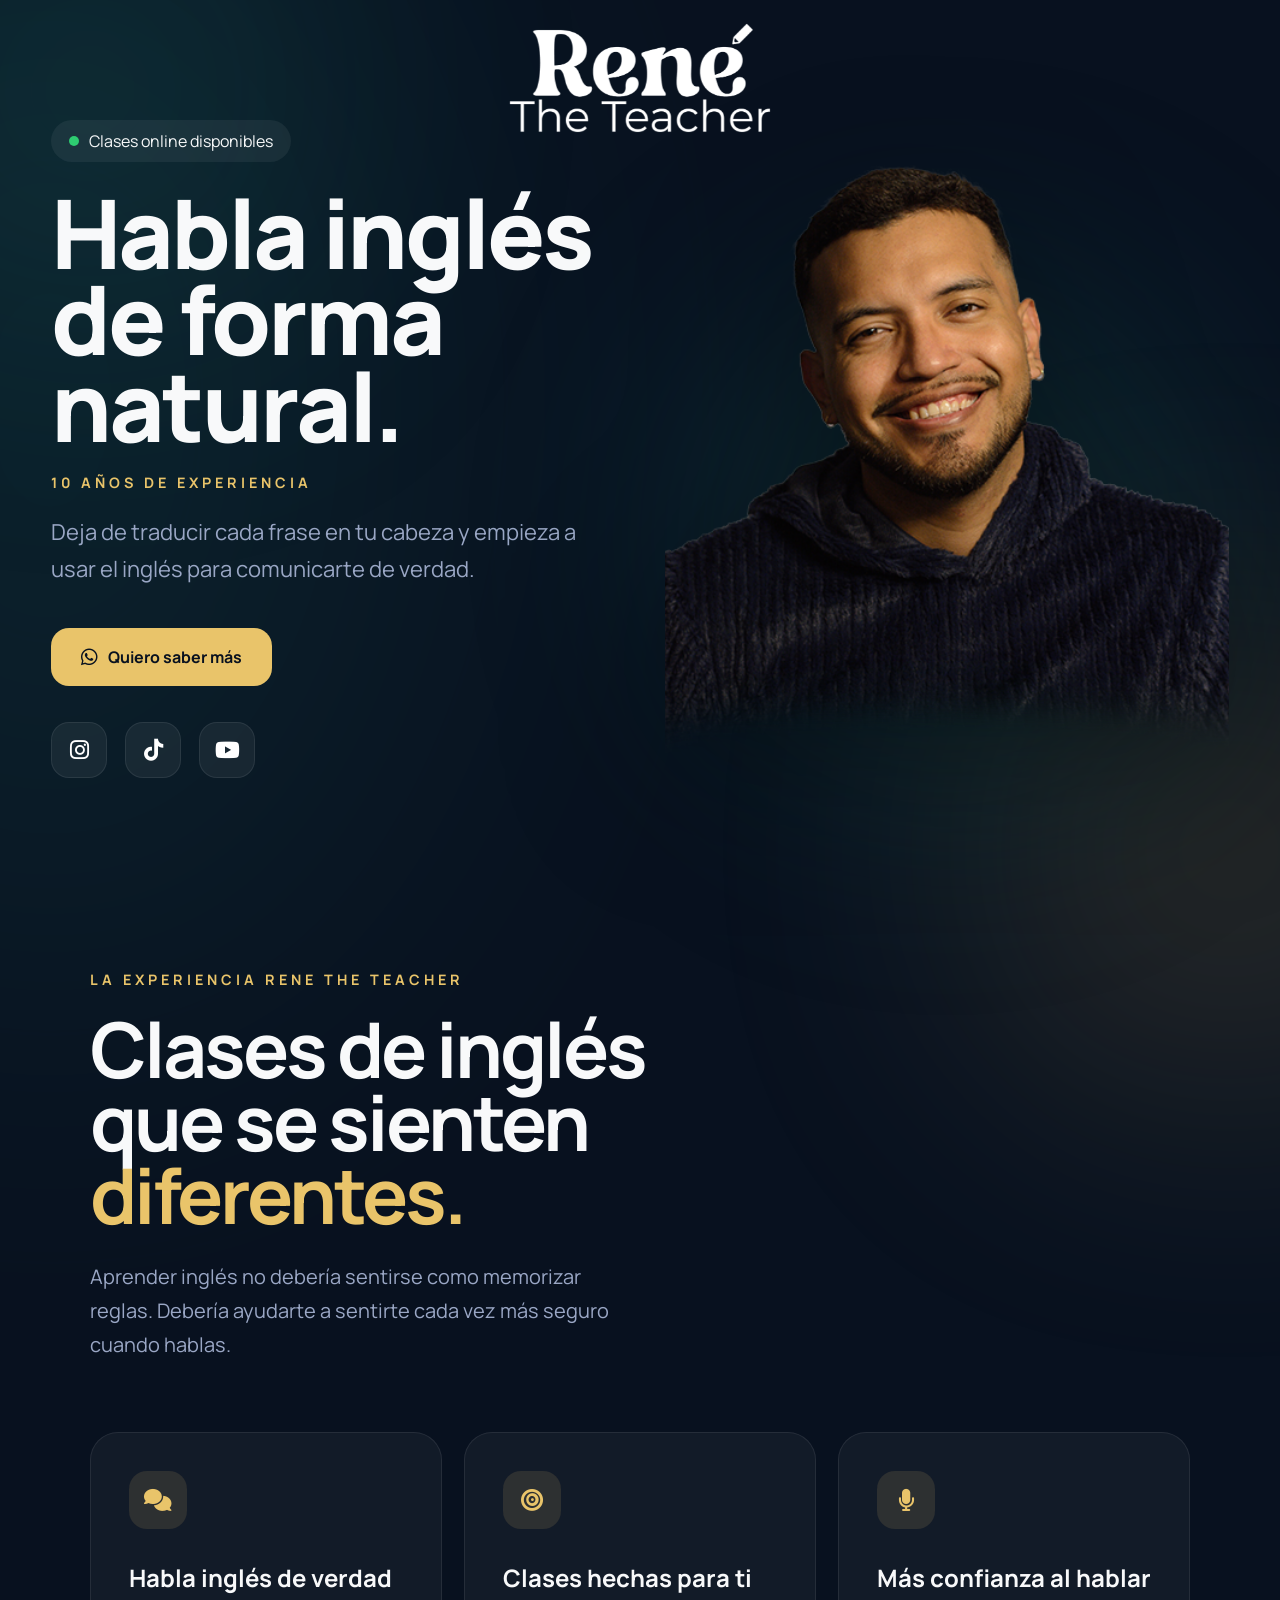
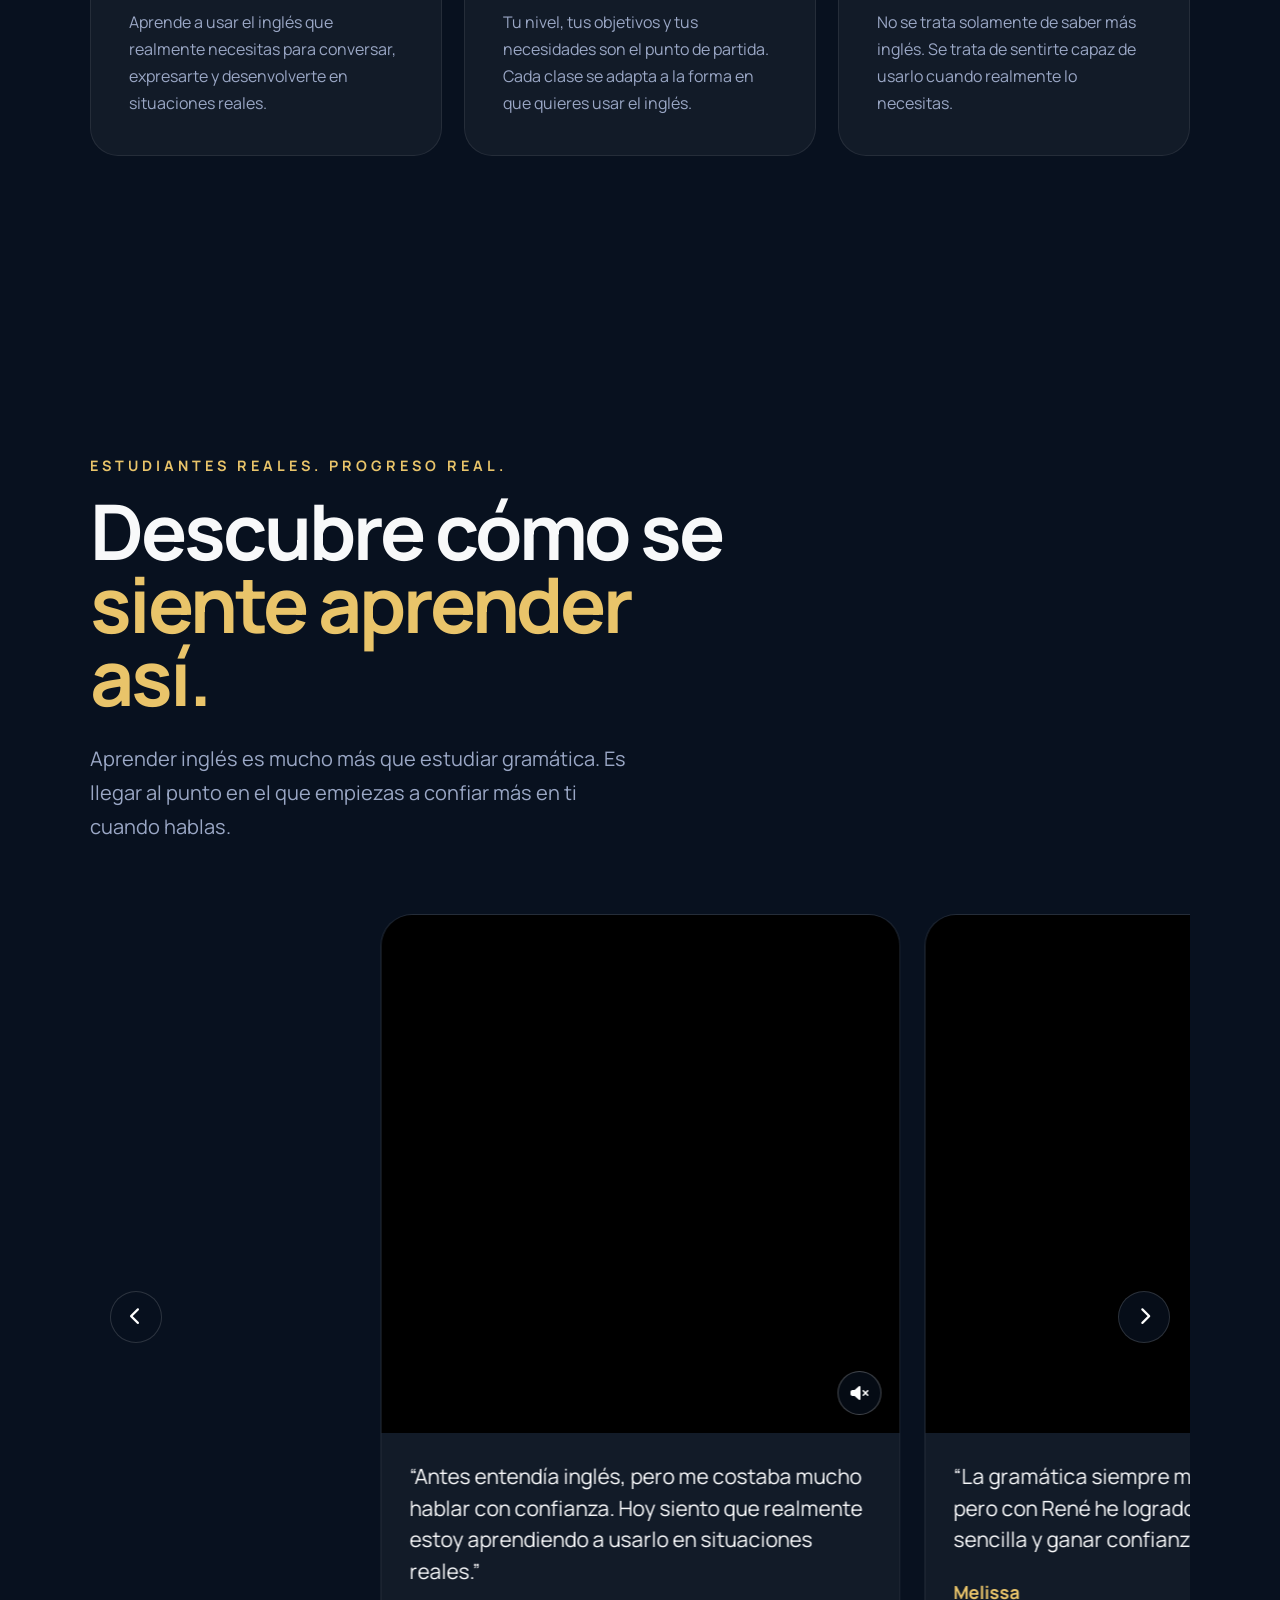
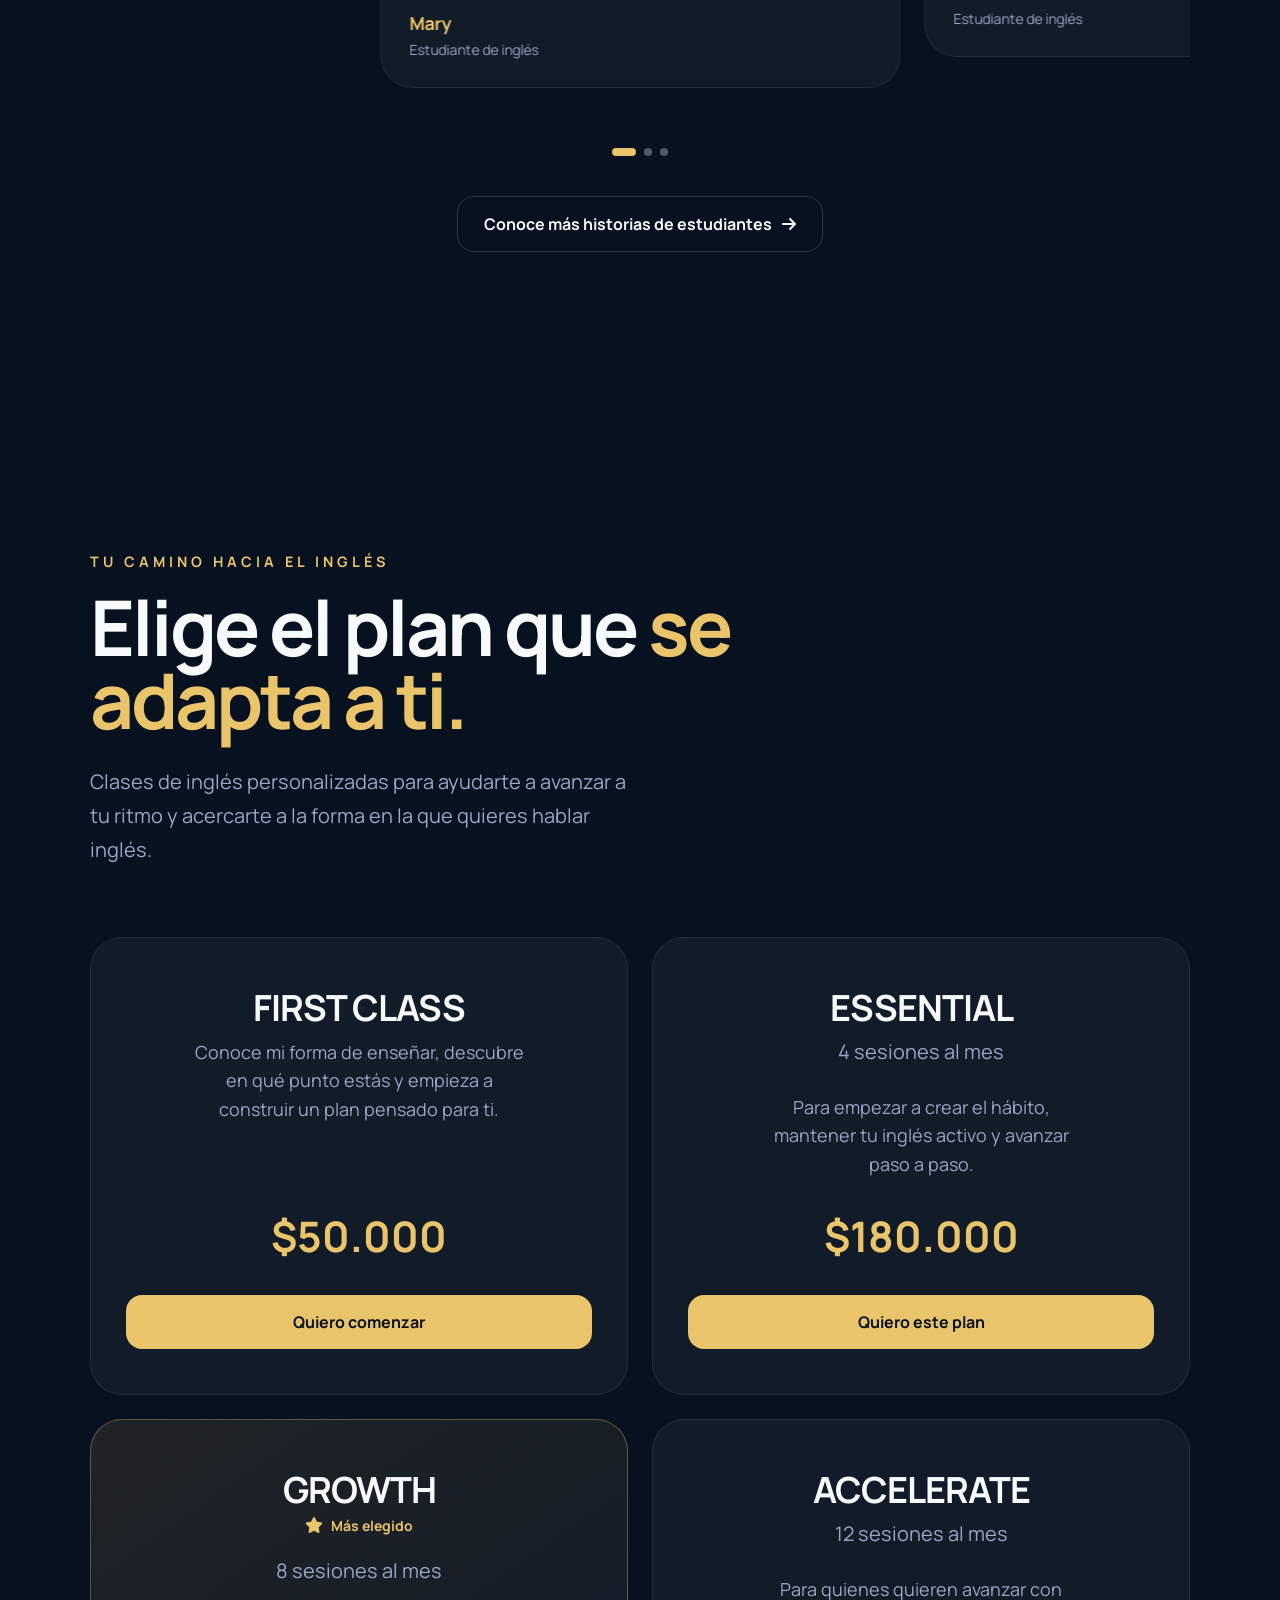
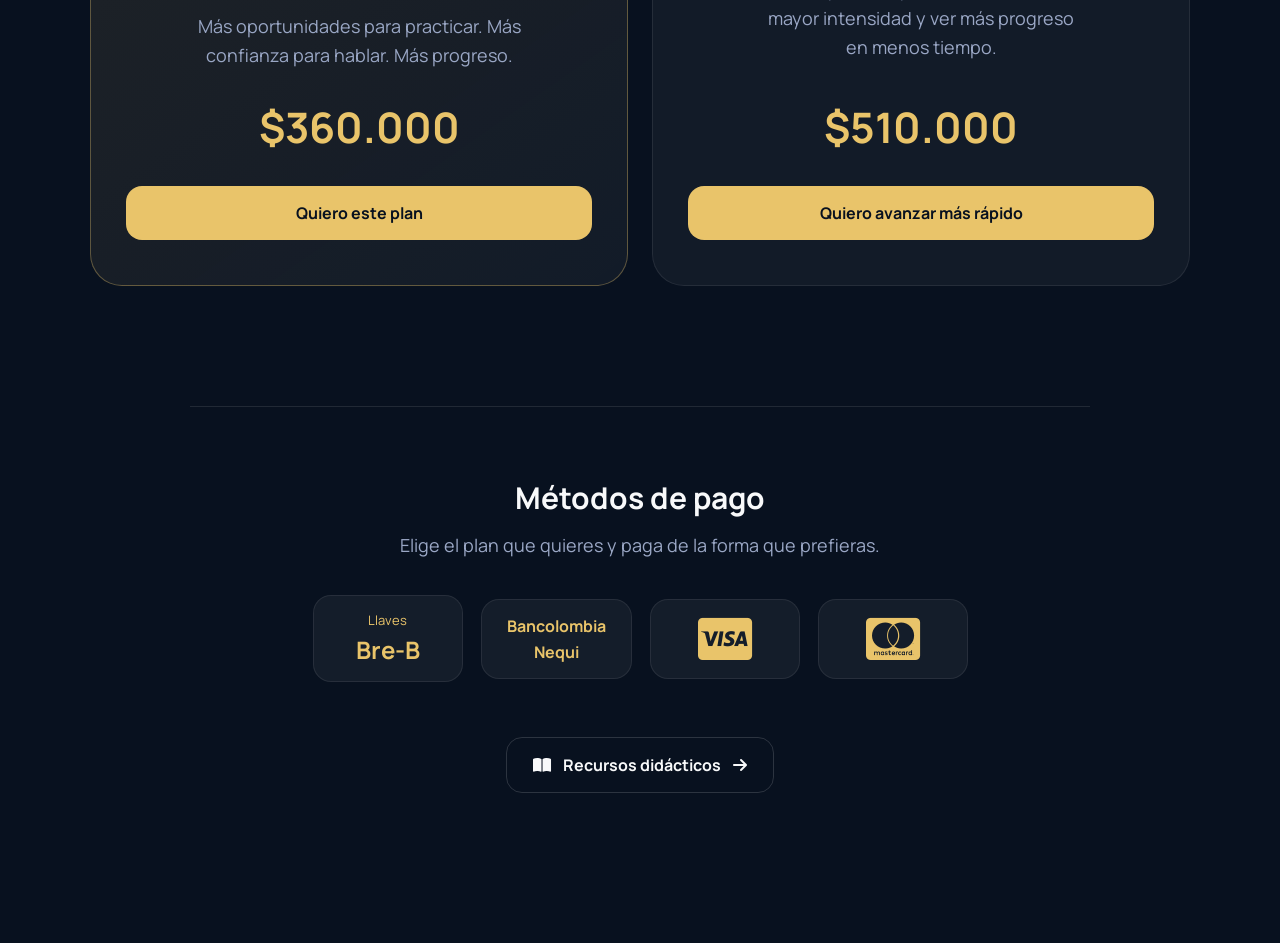
==== commit 88d400c6: "Update index.html" ====
--- a/index.html
+++ b/index.html
@@ -313,7 +313,7 @@
 
 
                 <source
-                    src="https://pub-fb15892a5a2546efbed005bebf51cc86.r2.dev/main_student_maria.mp4"
+                    src="https://pub-fb15892a5a2546efbed005bebf51cc86.r2.dev/student_mary.mp4"
                     type="video/mp4">
 
 
@@ -337,7 +337,7 @@
 
             <div class="testimonial-student">
 
-                Maria
+                Mary
 
             </div>
 
